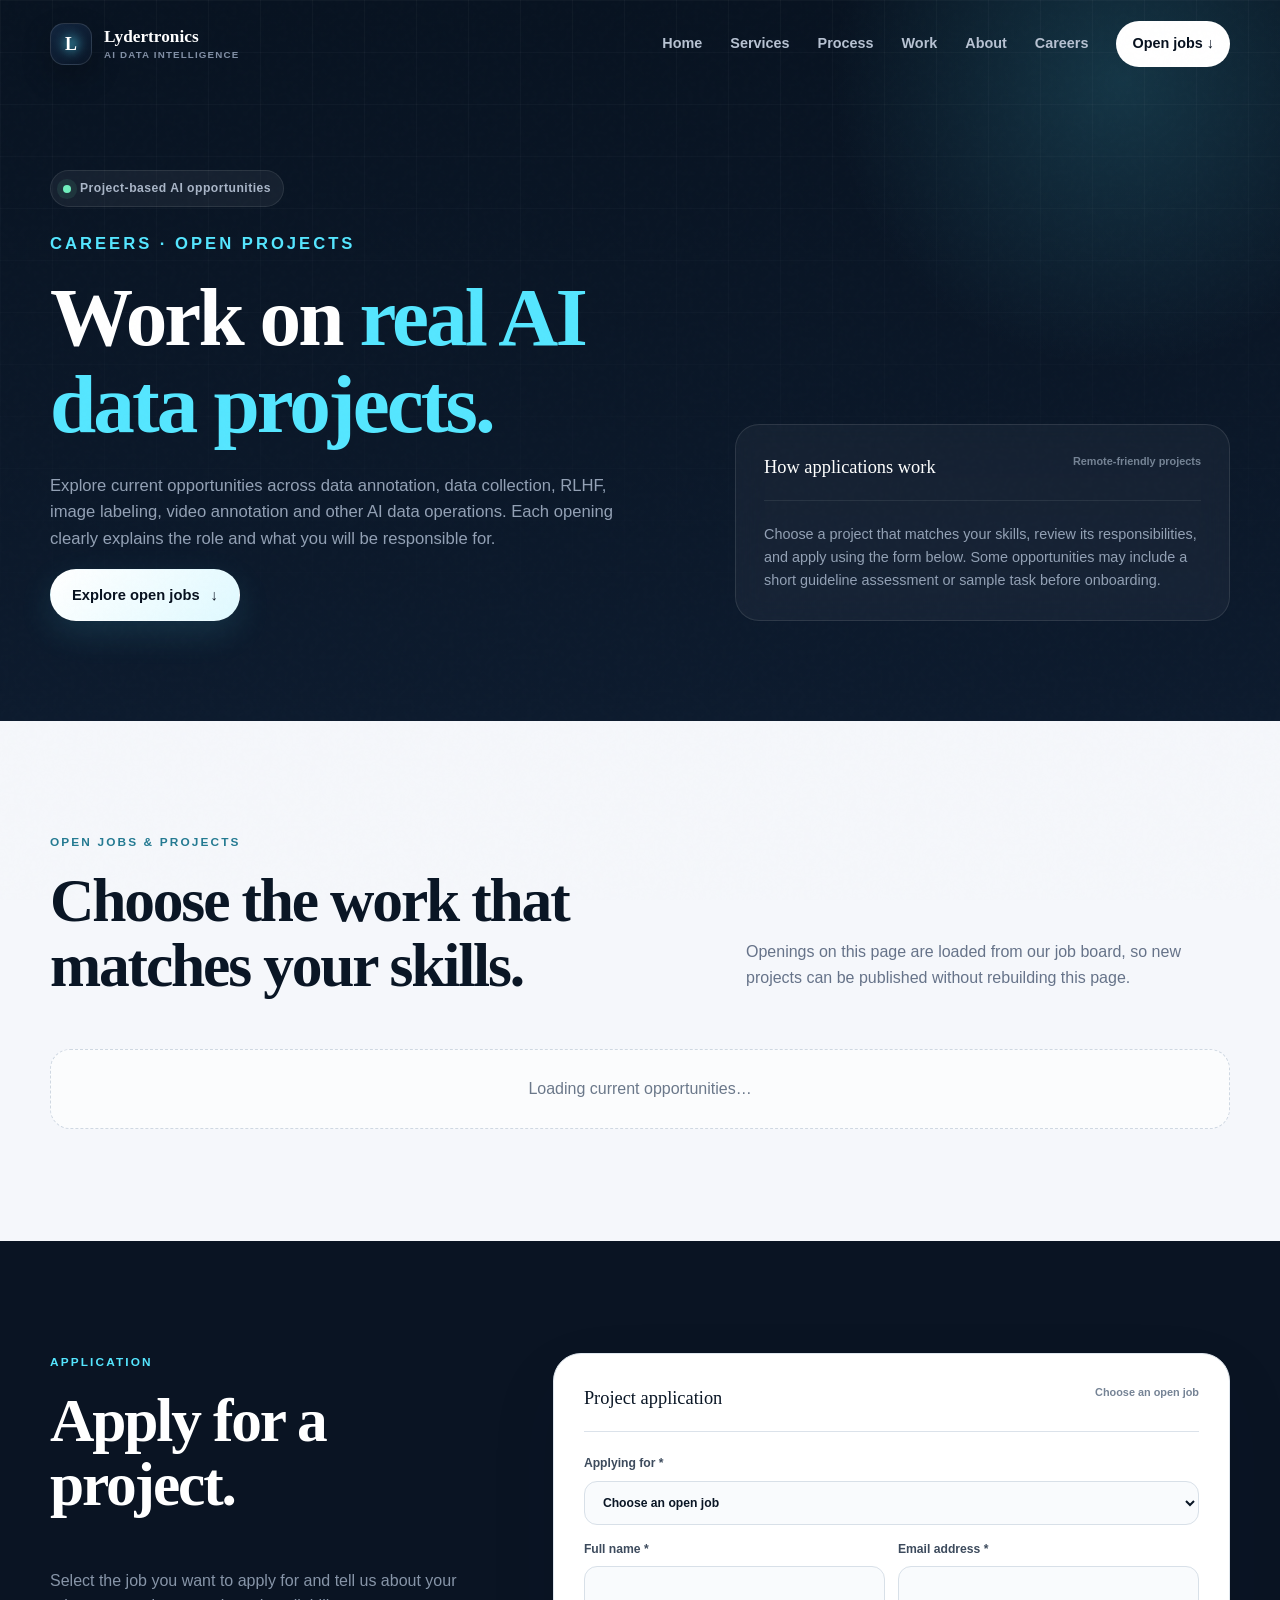
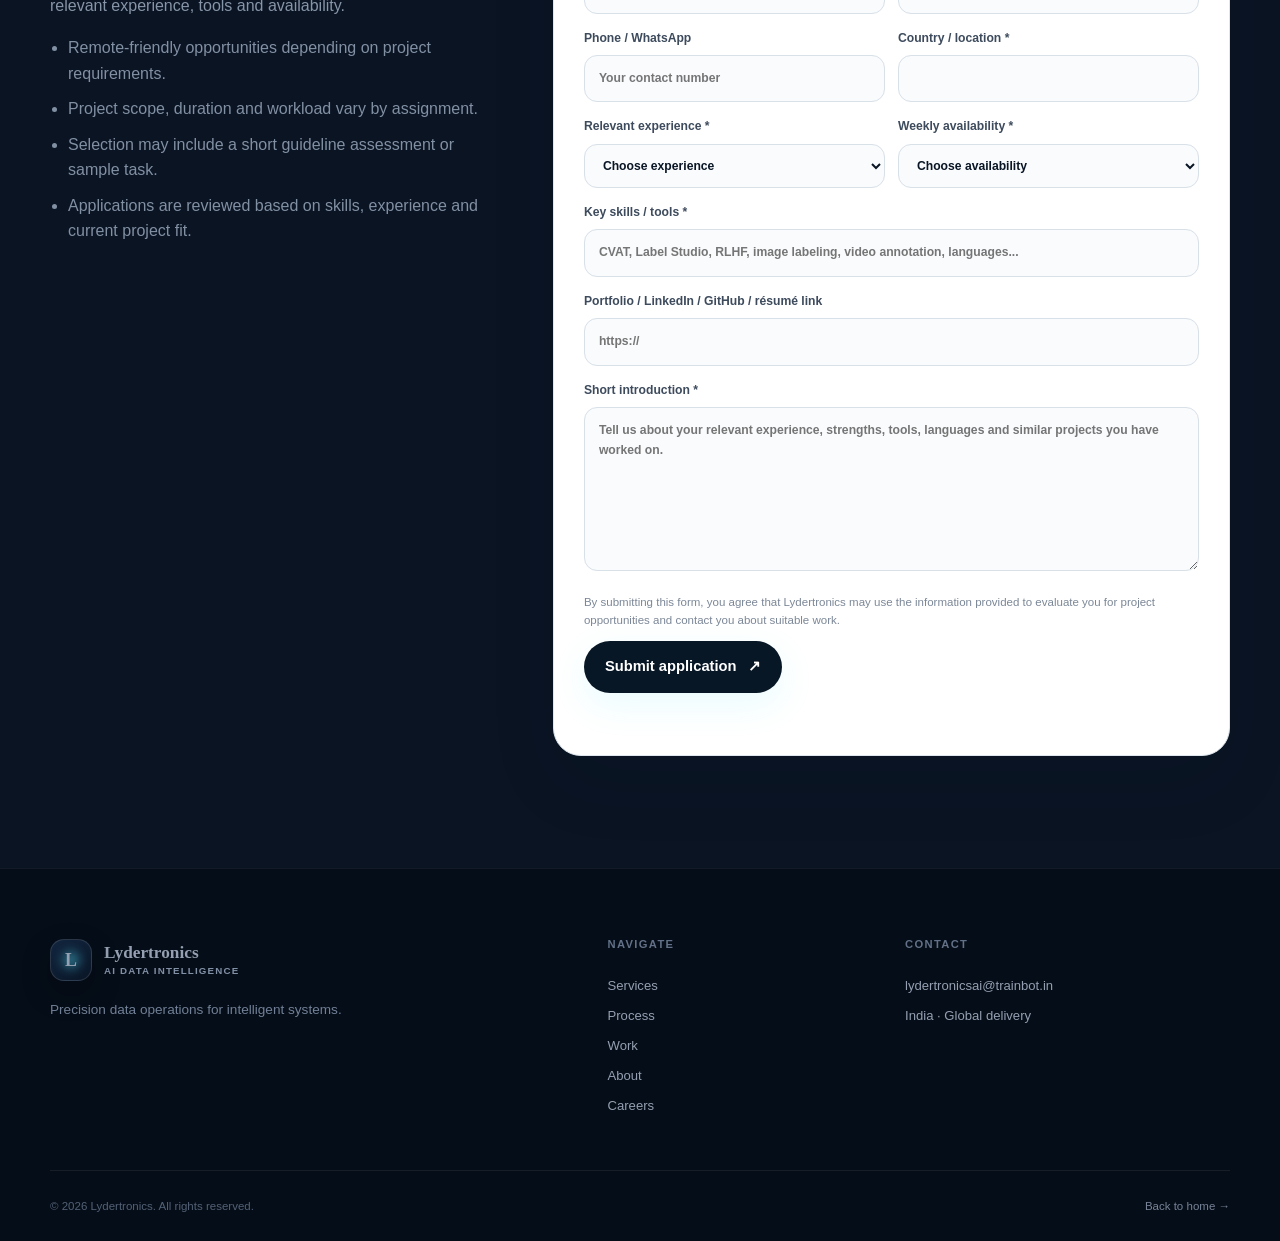
==== careers.html @ 78dc7aa1 "Build dynamic careers job board" ====
<!DOCTYPE html>
<html lang="en">
<head>
  <meta charset="UTF-8" />
  <meta name="viewport" content="width=device-width, initial-scale=1.0" />
  <title>Careers & AI Data Projects | Lydertronics</title>
  <meta name="description" content="Explore project-based opportunities at Lydertronics across data annotation, data collection, RLHF, image labeling, video annotation and related AI data work." />
  <meta name="robots" content="index, follow" />
  <meta name="theme-color" content="#07111f" />
  <link rel="canonical" href="https://lydertronicsai.com/careers.html" />
  <link rel="icon" type="image/png" href="favicon.png" />
  <link rel="stylesheet" href="style.css" />
  <link rel="stylesheet" href="careers-jobs.css" />
</head>
<body data-page="careers">
  <div class="page-noise" aria-hidden="true"></div>
  <header class="site-header scrolled" id="siteHeader">
    <div class="shell nav-shell">
      <a class="brand" href="index.html" aria-label="Lydertronics home"><span class="brand-mark"><i></i><b>L</b></span><span class="brand-copy"><strong>Lydertronics</strong><small>AI Data Intelligence</small></span></a>
      <button class="nav-toggle" id="navToggle" aria-label="Open navigation" aria-expanded="false"><span></span><span></span></button>
      <nav class="main-nav" id="mainNav" aria-label="Primary navigation">
        <a href="index.html">Home</a>
        <a href="index.html#services">Services</a>
        <a href="index.html#process">Process</a>
        <a href="index.html#work">Work</a>
        <a href="index.html#about">About</a>
        <a href="careers.html">Careers</a>
        <a class="nav-cta" href="#open-jobs">Open jobs <span>↓</span></a>
      </nav>
    </div>
  </header>

  <main class="inner-page">
    <section class="page-hero">
      <div class="shell page-hero-grid">
        <div class="reveal">
          <div class="status-pill"><span></span> Project-based AI opportunities</div>
          <p class="eyebrow light" style="margin-top:24px">CAREERS · OPEN PROJECTS</p>
          <h1>Work on <em>real AI data projects.</em></h1>
          <p>Explore current opportunities across data annotation, data collection, RLHF, image labeling, video annotation and other AI data operations. Each opening clearly explains the role and what you will be responsible for.</p>
          <a class="button primary magnetic" href="#open-jobs">Explore open jobs <span>↓</span></a>
        </div>
        <aside class="page-note reveal tilt-card">
          <div class="form-head" style="border-color:rgba(255,255,255,.08)"><span style="color:#fff">How applications work</span><b>Remote-friendly projects</b></div>
          <p>Choose a project that matches your skills, review its responsibilities, and apply using the form below. Some opportunities may include a short guideline assessment or sample task before onboarding.</p>
        </aside>
      </div>
    </section>

    <section class="section jobs-section" id="open-jobs">
      <div class="shell">
        <div class="section-head reveal">
          <div class="jobs-intro"><p class="eyebrow">OPEN JOBS & PROJECTS</p><h2>Choose the work that matches your skills.</h2></div>
          <p>Openings on this page are loaded from our job board, so new projects can be published without rebuilding this page.</p>
        </div>
        <div class="jobs-grid" id="jobsGrid" aria-live="polite">
          <div class="jobs-loading">Loading current opportunities…</div>
        </div>
      </div>
    </section>

    <section class="section apply-section" id="apply">
      <div class="shell apply-grid">
        <div class="apply-copy reveal">
          <p class="eyebrow light">APPLICATION</p>
          <h2>Apply for a project.</h2>
          <p>Select the job you want to apply for and tell us about your relevant experience, tools and availability.</p>
          <ul>
            <li>Remote-friendly opportunities depending on project requirements.</li>
            <li>Project scope, duration and workload vary by assignment.</li>
            <li>Selection may include a short guideline assessment or sample task.</li>
            <li>Applications are reviewed based on skills, experience and current project fit.</li>
          </ul>
        </div>

        <form class="application-form reveal" id="freelancerForm" novalidate>
          <div class="form-head"><span>Project application</span><b>Choose an open job</b></div>
          <p class="selected-job-note" id="selectedJobNote"></p>

          <label>Applying for *
            <select name="job" id="jobSelect" required>
              <option value="">Choose an open job</option>
            </select>
          </label>

          <div class="form-row">
            <label>Full name *<input name="name" type="text" autocomplete="name" required /></label>
            <label>Email address *<input name="email" type="email" autocomplete="email" required /></label>
          </div>
          <div class="form-row">
            <label>Phone / WhatsApp<input name="phone" type="tel" autocomplete="tel" placeholder="Your contact number" /></label>
            <label>Country / location *<input name="location" type="text" autocomplete="country-name" required /></label>
          </div>
          <div class="form-row">
            <label>Relevant experience *
              <select name="experience" required>
                <option value="">Choose experience</option>
                <option>Less than 1 year</option>
                <option>1–2 years</option>
                <option>2–4 years</option>
                <option>4+ years</option>
              </select>
            </label>
            <label>Weekly availability *
              <select name="availability" required>
                <option value="">Choose availability</option>
                <option>Under 10 hours/week</option>
                <option>10–20 hours/week</option>
                <option>20–30 hours/week</option>
                <option>30–40 hours/week</option>
                <option>40+ hours/week</option>
              </select>
            </label>
          </div>
          <label>Key skills / tools *<input name="skills" type="text" placeholder="CVAT, Label Studio, RLHF, image labeling, video annotation, languages..." required /></label>
          <label>Portfolio / LinkedIn / GitHub / résumé link<input name="profile_url" type="url" placeholder="https://" /></label>
          <label>Short introduction *<textarea name="message" rows="7" placeholder="Tell us about your relevant experience, strengths, tools, languages and similar projects you have worked on." required></textarea></label>
          <p class="form-note">By submitting this form, you agree that Lydertronics may use the information provided to evaluate you for project opportunities and contact you about suitable work.</p>
          <button class="button primary submit-button magnetic" type="submit">Submit application <span>↗</span></button>
          <p class="form-status" id="freelancerStatus" role="status" aria-live="polite"></p>
        </form>
      </div>
    </section>
  </main>

  <footer class="site-footer">
    <div class="shell footer-grid">
      <div><a class="brand footer-brand" href="index.html"><span class="brand-mark"><i></i><b>L</b></span><span class="brand-copy"><strong>Lydertronics</strong><small>AI Data Intelligence</small></span></a><p>Precision data operations for intelligent systems.</p></div>
      <div><h4>Navigate</h4><a href="index.html#services">Services</a><a href="index.html#process">Process</a><a href="index.html#work">Work</a><a href="index.html#about">About</a><a href="careers.html">Careers</a></div>
      <div><h4>Contact</h4><a href="mailto:lydertronicsai@trainbot.in">lydertronicsai@trainbot.in</a><span>India · Global delivery</span></div>
    </div>
    <div class="shell footer-bottom"><span>© <span data-year></span> Lydertronics. All rights reserved.</span><a href="index.html">Back to home →</a></div>
  </footer>

  <script src="script.js"></script>
</body>
</html>
---- style.css ----
:root{
  --bg:#07111f;
  --bg-2:#0b1627;
  --panel:#0f1d31;
  --panel-2:#13243b;
  --paper:#f5f7fb;
  --paper-2:#eef2f7;
  --ink:#0a1625;
  --muted:#667389;
  --line:#dbe2ea;
  --white:#fff;
  --cyan:#55e6ff;
  --cyan-2:#21bfdc;
  --violet:#8c7bff;
  --green:#70efbd;
  --blue:#4a7dff;
  --bookman:"Bookman Old Style","URW Bookman","Bookman Antiqua",Georgia,serif;
  --sans:Inter,ui-sans-serif,-apple-system,BlinkMacSystemFont,"Segoe UI",Roboto,Helvetica,Arial,sans-serif;
  --radius:28px;
  --shadow:0 30px 80px rgba(1,8,20,.16);
}
*{box-sizing:border-box}
html{scroll-behavior:smooth}
body{margin:0;background:var(--bg);color:var(--white);font-family:var(--sans);line-height:1.6;-webkit-font-smoothing:antialiased;overflow-x:hidden}
a{color:inherit}button,input,select,textarea{font:inherit}.shell{width:min(1180px,calc(100% - 40px));margin:auto}.section{padding:112px 0;position:relative}.page-noise{position:fixed;inset:0;pointer-events:none;z-index:9999;opacity:.025;background-image:url("data:image/svg+xml,%3Csvg viewBox='0 0 180 180' xmlns='http://www.w3.org/2000/svg'%3E%3Cfilter id='n'%3E%3CfeTurbulence type='fractalNoise' baseFrequency='.9' numOctaves='2' stitchTiles='stitch'/%3E%3C/filter%3E%3Crect width='100%25' height='100%25' filter='url(%23n)' opacity='.55'/%3E%3C/svg%3E")}
h1,h2,h3,h4,p{margin-top:0}h1,h2,h3,h4{font-family:var(--bookman);letter-spacing:-.035em;line-height:1.05}h1{font-size:clamp(3.8rem,7.5vw,7.3rem)}h2{font-size:clamp(2.6rem,4.8vw,5rem)}h3{font-size:1.55rem}.eyebrow{margin:0 0 16px;color:#247a92;font-size:.74rem;font-weight:800;letter-spacing:.18em;text-transform:uppercase}.eyebrow.light{color:var(--cyan)}
.site-header{position:fixed;inset:0 0 auto;z-index:100;padding:15px 0;transition:.3s ease}.site-header.scrolled{padding:9px 0;background:rgba(5,13,25,.72);backdrop-filter:blur(20px);border-bottom:1px solid rgba(255,255,255,.08);box-shadow:0 14px 45px rgba(0,0,0,.18)}.nav-shell{min-height:58px;display:flex;align-items:center;justify-content:space-between;gap:24px}.brand{display:inline-flex;align-items:center;gap:12px;text-decoration:none}.brand-mark{position:relative;width:42px;height:42px;display:grid;place-items:center;border-radius:14px;background:linear-gradient(145deg,#12253e,#0a1627);border:1px solid rgba(255,255,255,.12);box-shadow:0 12px 30px rgba(0,0,0,.24);overflow:hidden}.brand-mark i{position:absolute;width:28px;height:28px;border-radius:50%;background:radial-gradient(circle,var(--cyan),transparent 65%);filter:blur(5px);opacity:.55}.brand-mark b{position:relative;font-family:var(--bookman);font-size:1.12rem}.brand-copy{display:flex;flex-direction:column;line-height:1}.brand-copy strong{font-family:var(--bookman);font-size:1.08rem}.brand-copy small{margin-top:5px;color:#8290a6;font-size:.61rem;font-weight:700;letter-spacing:.12em;text-transform:uppercase}.main-nav{display:flex;align-items:center;gap:28px}.main-nav a{text-decoration:none;color:#b7c2d2;font-size:.9rem;font-weight:700;transition:.2s}.main-nav a:hover{color:#fff}.main-nav .nav-cta{padding:11px 16px;border-radius:999px;background:#fff;color:#07111f}.main-nav .nav-cta:hover{background:var(--cyan);color:#07111f}.nav-toggle{display:none;border:0;background:transparent;width:44px;height:44px;padding:10px}.nav-toggle span{display:block;height:2px;background:#fff;margin:7px 0;border-radius:2px;transition:.2s}
.hero{position:relative;min-height:100vh;padding:150px 0 0;display:flex;flex-direction:column;justify-content:center;overflow:hidden;background:radial-gradient(circle at 75% 24%,rgba(74,125,255,.12),transparent 28%),radial-gradient(circle at 28% 15%,rgba(85,230,255,.09),transparent 25%),linear-gradient(180deg,#07111f 0%,#0a1424 100%)}.hero-grid-bg,.performance-grid-bg{position:absolute;inset:0;background-image:linear-gradient(rgba(255,255,255,.035) 1px,transparent 1px),linear-gradient(90deg,rgba(255,255,255,.035) 1px,transparent 1px);background-size:52px 52px;mask-image:linear-gradient(to bottom,black,transparent 82%);animation:gridDrift 22s linear infinite}.hero-orb{position:absolute;border-radius:50%;filter:blur(70px);opacity:.38;animation:orbFloat 11s ease-in-out infinite alternate}.orb-a{width:420px;height:420px;background:#2d64ff;right:-100px;top:10%}.orb-b{width:360px;height:360px;background:#18bedb;left:-140px;bottom:4%;animation-delay:-4s}.hero-layout{position:relative;z-index:2;display:grid;grid-template-columns:1.03fr .97fr;gap:70px;align-items:center}.status-pill{display:inline-flex;align-items:center;gap:9px;padding:8px 12px;border-radius:999px;background:rgba(255,255,255,.055);border:1px solid rgba(255,255,255,.09);color:#aab6c8;font-size:.76rem;font-weight:700;letter-spacing:.04em}.status-pill span{width:8px;height:8px;border-radius:50%;background:var(--green);box-shadow:0 0 0 6px rgba(112,239,189,.09);animation:pulse 1.8s infinite}.hero-copy h1{margin:24px 0 28px;max-width:820px}.hero-copy h1 em{display:block;font-style:normal;background:linear-gradient(95deg,#fff 8%,var(--cyan) 48%,#8ca6ff 95%);-webkit-background-clip:text;background-clip:text;color:transparent}.hero-lede{max-width:690px;color:#98a6ba;font-size:1.15rem;line-height:1.8}.hero-actions{display:flex;flex-wrap:wrap;gap:14px;margin-top:34px}.button{display:inline-flex;align-items:center;justify-content:center;gap:11px;min-height:52px;padding:0 21px;border-radius:999px;text-decoration:none;border:1px solid transparent;font-weight:800;font-size:.92rem;cursor:pointer;transition:transform .22s ease,background .22s ease,border-color .22s ease,color .22s ease,box-shadow .22s ease}.button:hover{transform:translateY(-2px)}.button.primary{background:linear-gradient(135deg,#fff,#dff9ff);color:#07111f;box-shadow:0 12px 35px rgba(85,230,255,.12)}.button.primary:hover{box-shadow:0 16px 42px rgba(85,230,255,.22)}.button.ghost{border-color:rgba(255,255,255,.14);color:#d7dfeb;background:rgba(255,255,255,.035)}.button.ghost:hover{border-color:rgba(85,230,255,.4);background:rgba(85,230,255,.07)}.hero-metrics{display:grid;grid-template-columns:repeat(3,1fr);gap:18px;margin-top:50px;max-width:680px}.hero-metrics div{padding-top:18px;border-top:1px solid rgba(255,255,255,.12)}.hero-metrics strong{display:block;font-family:var(--bookman);font-size:1.6rem}.hero-metrics span{display:block;color:#78879c;font-size:.76rem;margin-top:3px}.hero-stage{position:relative;min-height:560px;display:grid;place-items:center;perspective:1200px}.stage-glow{position:absolute;width:72%;aspect-ratio:1;border-radius:50%;background:radial-gradient(circle,rgba(85,230,255,.24),rgba(74,125,255,.08) 42%,transparent 68%);filter:blur(12px);animation:breath 4.5s ease-in-out infinite}.data-console{position:relative;width:min(100%,540px);border-radius:28px;background:linear-gradient(180deg,rgba(19,36,59,.92),rgba(9,21,37,.94));border:1px solid rgba(255,255,255,.1);box-shadow:0 35px 100px rgba(0,0,0,.38),inset 0 1px rgba(255,255,255,.04);overflow:hidden;transform-style:preserve-3d;transition:transform .18s ease}.console-head{height:58px;display:flex;align-items:center;padding:0 18px;border-bottom:1px solid rgba(255,255,255,.08)}.console-dots{display:flex;gap:7px}.console-dots span{width:8px;height:8px;border-radius:50%;background:#5c6c82}.console-label{margin:auto;color:#8290a6;font-size:.65rem;font-weight:800;letter-spacing:.14em}.live-badge{padding:5px 8px;border-radius:999px;background:rgba(112,239,189,.09);color:var(--green);font-size:.6rem;font-weight:800;letter-spacing:.08em}.console-body{padding:18px}.quality-core{display:grid;grid-template-columns:1fr 1.1fr;gap:16px}.quality-ring{min-height:230px;position:relative;display:grid;place-items:center;border-radius:22px;background:rgba(255,255,255,.025);border:1px solid rgba(255,255,255,.06)}.quality-ring svg{width:160px;transform:rotate(-90deg)}.quality-ring circle{fill:none;stroke-width:7}.ring-track{stroke:rgba(255,255,255,.07)}.ring-value{stroke:var(--cyan);stroke-linecap:round;stroke-dasharray:301.6;stroke-dashoffset:16;filter:drop-shadow(0 0 7px rgba(85,230,255,.55));animation:ringDraw 2.2s ease both}.quality-ring>div{position:absolute;text-align:center}.quality-ring strong{display:block;font-family:var(--bookman);font-size:2.2rem}.quality-ring span{color:#76869c;font-size:.63rem;letter-spacing:.13em}.pipeline-list{display:flex;flex-direction:column;justify-content:space-between;padding:8px 0}.pipeline-list div{display:grid;grid-template-columns:32px 1fr 14px;align-items:center;min-height:46px;padding:0 12px;border-radius:12px;background:rgba(255,255,255,.025);border:1px solid rgba(255,255,255,.05)}.pipeline-list span{color:#5d6d82;font-size:.7rem}.pipeline-list b{font-size:.82rem}.pipeline-list i{width:8px;height:8px;border-radius:50%;background:#415069}.pipeline-list .ok-dot{background:var(--green);box-shadow:0 0 10px rgba(112,239,189,.5)}.pipeline-list .pulse-dot{background:var(--cyan);box-shadow:0 0 0 0 rgba(85,230,255,.5);animation:dotPulse 1.6s infinite}.signal-panel{margin-top:15px;padding:16px;border-radius:20px;background:rgba(255,255,255,.025);border:1px solid rgba(255,255,255,.06)}.signal-top,.signal-foot{display:flex;justify-content:space-between;gap:12px;color:#7f8da1;font-size:.67rem}.signal-top b{color:var(--green)}.signal-chart{height:112px;display:flex;align-items:end;gap:7px;position:relative;margin:16px 0;overflow:hidden}.signal-chart>span{flex:1;height:var(--h);border-radius:6px 6px 2px 2px;background:linear-gradient(180deg,var(--cyan),rgba(74,125,255,.35));opacity:.78;transform-origin:bottom;animation:barGrow 1.2s ease both}.signal-chart>span:nth-child(2n){animation-delay:.08s}.signal-chart>span:nth-child(3n){animation-delay:.16s}.scan-line{position:absolute;left:0;right:0;height:1px;background:linear-gradient(90deg,transparent,var(--cyan),transparent);box-shadow:0 0 12px var(--cyan);animation:scan 3s linear infinite}.float-chip{position:absolute;z-index:3;padding:10px 13px;border-radius:14px;background:rgba(15,29,49,.78);border:1px solid rgba(255,255,255,.1);backdrop-filter:blur(16px);box-shadow:0 15px 38px rgba(0,0,0,.25);font-size:.72rem;font-weight:800;color:#c9d4e3;animation:chipFloat 4.2s ease-in-out infinite}.float-chip span{color:var(--cyan);margin-right:6px}.chip-1{left:0;top:16%}.chip-2{right:-5px;top:26%;animation-delay:-1.2s}.chip-3{left:4%;bottom:16%;animation-delay:-2.3s}.chip-4{right:3%;bottom:8%;animation-delay:-3.1s}.ticker-wrap{position:relative;z-index:2;margin-top:78px;border-top:1px solid rgba(255,255,255,.08);border-bottom:1px solid rgba(255,255,255,.08);overflow:hidden;background:rgba(255,255,255,.015)}.ticker-track{width:max-content;display:flex;align-items:center;gap:26px;padding:15px 0;animation:ticker 28s linear infinite;color:#78879b;font-size:.7rem;font-weight:800;letter-spacing:.11em;text-transform:uppercase}.ticker-track i{width:5px;height:5px;border-radius:50%;background:var(--cyan)}
.light-section{background:var(--paper);color:var(--ink)}.section-head{display:grid;grid-template-columns:1.12fr .88fr;gap:80px;align-items:end;margin-bottom:52px}.section-head h2{margin-bottom:0;max-width:780px}.section-head>p{max-width:520px;justify-self:end;color:var(--muted);margin-bottom:7px;font-size:1rem}.service-grid{display:grid;grid-template-columns:repeat(3,1fr);gap:16px}.service-card{position:relative;min-height:360px;padding:28px;border-radius:24px;background:#fff;border:1px solid #dfe6ed;box-shadow:0 18px 45px rgba(16,31,49,.045);overflow:hidden;transition:transform .3s ease,box-shadow .3s ease,border-color .3s ease}.service-card:before{content:"";position:absolute;width:180px;height:180px;border-radius:50%;background:radial-gradient(circle,rgba(85,230,255,.22),transparent 67%);right:-90px;top:-90px;opacity:0;transition:.3s}.service-card:hover{transform:translateY(-8px);border-color:#b9d9e2;box-shadow:0 26px 60px rgba(16,31,49,.10)}.service-card:hover:before{opacity:1}.service-icon{width:48px;height:48px;border-radius:14px;display:grid;place-items:center;background:#0a1727;color:#fff;font-family:var(--bookman);font-size:.85rem}.service-line{width:48px;height:2px;background:linear-gradient(90deg,var(--cyan-2),transparent);margin:36px 0 28px}.service-card h3{margin-bottom:13px}.service-card p{color:var(--muted);min-height:110px}.tags{display:flex;gap:8px;flex-wrap:wrap;margin-top:22px}.tags span{padding:6px 9px;border-radius:999px;background:#f3f6f9;color:#5c697b;font-size:.67rem;font-weight:700}.service-card>a{position:absolute;left:28px;bottom:25px;text-decoration:none;color:#0a6071;font-size:.78rem;font-weight:800}.service-card>a b{margin-left:5px}
.dark-section{background:#091322;overflow:hidden}.performance-section{padding:130px 0}.performance-grid-bg{opacity:.55;mask-image:linear-gradient(90deg,transparent,black 45%,black 100%)}.performance-grid{position:relative;z-index:2;display:grid;grid-template-columns:1fr 1fr;gap:80px;align-items:center}.performance-copy>p:not(.eyebrow){color:#8e9bb0;max-width:620px;font-size:1.04rem}.quality-points{margin-top:40px;display:grid;gap:12px}.quality-points>div{display:grid;grid-template-columns:45px 1fr;column-gap:16px;padding:17px 0;border-top:1px solid rgba(255,255,255,.08)}.quality-points span{grid-row:1/3;color:var(--cyan);font-size:.72rem}.quality-points strong{font-family:var(--bookman);font-size:1.05rem}.quality-points p{margin:5px 0 0;color:#78869a;font-size:.86rem}.performance-visual{min-height:560px;display:grid;place-items:center;perspective:1000px}.orbit-ui{position:relative;width:min(100%,520px);aspect-ratio:1;border-radius:34px;background:radial-gradient(circle at center,rgba(85,230,255,.07),transparent 45%),rgba(255,255,255,.018);border:1px solid rgba(255,255,255,.08);box-shadow:0 30px 80px rgba(0,0,0,.28);overflow:hidden;transition:transform .18s ease}.orbit-ring{position:absolute;border:1px solid rgba(85,230,255,.12);border-radius:50%;inset:50%;transform:translate(-50%,-50%)}.ring-1{width:42%;height:42%;animation:spin 18s linear infinite}.ring-2{width:66%;height:66%;border-style:dashed;animation:spinReverse 24s linear infinite}.ring-3{width:86%;height:86%;opacity:.55;animation:spin 30s linear infinite}.orbit-core{position:absolute;inset:50% auto auto 50%;transform:translate(-50%,-50%);width:150px;height:150px;border-radius:50%;display:flex;flex-direction:column;align-items:center;justify-content:center;background:linear-gradient(145deg,#10283d,#0c1a2c);border:1px solid rgba(85,230,255,.22);box-shadow:0 0 50px rgba(85,230,255,.12)}.orbit-core span,.orbit-core small{color:#74849a;font-size:.62rem;letter-spacing:.1em}.orbit-core strong{font-family:var(--bookman);font-size:2rem;margin:4px 0}.orbit-node{position:absolute;width:92px;height:92px;border-radius:24px;display:flex;flex-direction:column;justify-content:center;align-items:center;background:rgba(12,27,46,.88);border:1px solid rgba(255,255,255,.09);box-shadow:0 15px 35px rgba(0,0,0,.25);animation:nodeFloat 5s ease-in-out infinite}.orbit-node b{font-family:var(--bookman);font-size:.9rem}.orbit-node span{color:#718096;font-size:.62rem}.node-a{left:9%;top:12%}.node-b{right:8%;top:18%;animation-delay:-1.3s}.node-c{left:13%;bottom:10%;animation-delay:-2.2s}.node-d{right:10%;bottom:12%;animation-delay:-3.1s}
.process-wrap{position:relative}.process-progress{position:absolute;left:0;right:0;top:48px;height:2px;background:#dfe6ed}.process-progress span{display:block;width:0;height:100%;background:linear-gradient(90deg,#1e9bb1,#69dced,#597eff);transition:width .12s linear}.process-cards{position:relative;display:grid;grid-template-columns:repeat(4,1fr);gap:14px}.process-card{padding:20px 20px 26px;border-radius:20px;background:#fff;border:1px solid #dfe6ed;box-shadow:0 12px 30px rgba(16,31,49,.04)}.process-num{display:block;color:#7c8999;font-size:.68rem;font-weight:800}.process-icon{width:58px;height:58px;margin:18px 0 38px;border-radius:18px;display:grid;place-items:center;background:#091726;color:var(--cyan);font-family:var(--bookman);font-size:1.3rem;box-shadow:0 10px 30px rgba(9,23,38,.12)}.process-card p{color:var(--muted);margin-bottom:0;font-size:.91rem}
.work-section{background:#0a1423;color:#fff}.work-section .section-head>p{color:#8390a4}.work-grid{display:grid;grid-template-columns:repeat(3,1fr);gap:18px}.work-card{border-radius:26px;overflow:hidden;background:#0f1d31;border:1px solid rgba(255,255,255,.08);box-shadow:0 24px 55px rgba(0,0,0,.22);transition:transform .18s ease}.work-visual{height:290px;position:relative;overflow:hidden;background:#111f34}.visual-rlhf{background:radial-gradient(circle at 20% 20%,rgba(85,230,255,.14),transparent 35%),linear-gradient(145deg,#10243a,#0a1728)}.compare-card{position:absolute;padding:14px 17px;border-radius:15px;background:rgba(255,255,255,.06);border:1px solid rgba(255,255,255,.11);font-size:.78rem}.compare-card.left{left:12%;top:28%;transform:rotate(-7deg)}.compare-card.right{right:11%;top:35%;transform:rotate(6deg)}.compare-score{position:absolute;left:50%;bottom:18%;transform:translateX(-50%);text-align:center}.compare-score span{display:block;color:#6e7f96;font-size:.63rem}.compare-score strong{font-family:var(--bookman);font-size:2rem;color:var(--cyan)}.visual-vision{background:linear-gradient(145deg,#0d2432,#12253a)}.vision-box{position:absolute;border:2px solid var(--cyan);border-radius:8px;box-shadow:0 0 18px rgba(85,230,255,.12)}.vision-box span{position:absolute;top:-19px;left:-2px;background:var(--cyan);color:#06101c;padding:2px 5px;font-size:.55rem;font-weight:800}.vb1{width:38%;height:38%;left:14%;top:28%}.vb2{width:28%;height:34%;right:15%;bottom:18%;border-color:#8c7bff}.vb2 span{background:#8c7bff}.vision-cross:before,.vision-cross:after{content:"";position:absolute;background:rgba(255,255,255,.12)}.vision-cross:before{width:1px;top:0;bottom:0;left:50%}.vision-cross:after{height:1px;left:0;right:0;top:50%}.vision-scan{position:absolute;left:6%;right:6%;height:1px;background:linear-gradient(90deg,transparent,var(--cyan),transparent);box-shadow:0 0 12px rgba(85,230,255,.8);animation:scanVision 3s linear infinite}.visual-audio{display:flex;align-items:center;justify-content:center;background:radial-gradient(circle at 50% 45%,rgba(140,123,255,.15),transparent 38%),#101b30}.audio-bars{display:flex;align-items:center;gap:5px;height:130px}.audio-bars i{display:block;width:7px;height:var(--h,45px);border-radius:999px;background:linear-gradient(180deg,var(--cyan),#647bff);animation:audio 1.1s ease-in-out infinite alternate}.audio-bars i:nth-child(2n){height:82px;animation-delay:-.2s}.audio-bars i:nth-child(3n){height:110px;animation-delay:-.42s}.audio-bars i:nth-child(5n){height:62px;animation-delay:-.6s}.audio-label{position:absolute;left:22px;right:22px;bottom:18px;display:flex;justify-content:space-between;color:#718096;font-size:.64rem}.audio-label b{color:var(--green)}.work-copy{padding:26px}.work-copy>span{color:var(--cyan);font-size:.66rem;font-weight:800;letter-spacing:.12em}.work-copy h3{margin:12px 0}.work-copy p{color:#8290a4;margin-bottom:0}
.about-section{background:linear-gradient(180deg,#0b1627,#08111e);overflow:hidden}.about-glow{position:absolute;width:620px;height:620px;border-radius:50%;background:radial-gradient(circle,rgba(74,125,255,.12),transparent 68%);right:-200px;top:-180px}.about-grid{position:relative;z-index:2;display:grid;grid-template-columns:1fr .9fr;gap:80px;align-items:center}.about-copy p:not(.eyebrow){color:#8795a8;max-width:690px;font-size:1.03rem}.light-ghost{margin-top:20px}.about-stats{display:grid;grid-template-columns:1fr 1fr;gap:12px}.about-stats div{min-height:170px;padding:24px;border-radius:22px;background:rgba(255,255,255,.035);border:1px solid rgba(255,255,255,.08);display:flex;flex-direction:column;justify-content:flex-end}.about-stats strong{font-family:var(--bookman);font-size:2.3rem;color:#fff}.about-stats span{color:#738196;font-size:.74rem;margin-top:5px}
.contact-section{background:var(--paper);color:var(--ink)}.contact-grid{display:grid;grid-template-columns:.8fr 1.2fr;gap:70px;align-items:start}.contact-copy>p:not(.eyebrow){color:var(--muted);max-width:520px}.contact-list{margin-top:38px;display:grid}.contact-list>a,.contact-list>div{display:flex;justify-content:space-between;gap:18px;padding:17px 0;border-top:1px solid var(--line);text-decoration:none}.contact-list span{color:#7a8798;font-size:.75rem}.contact-list strong{font-size:.84rem}.contact-form,.application-form{padding:30px;border-radius:28px;background:#fff;border:1px solid #dfe6ed;box-shadow:0 28px 70px rgba(16,31,49,.08)}.form-head{display:flex;justify-content:space-between;gap:14px;padding-bottom:18px;margin-bottom:22px;border-bottom:1px solid var(--line)}.form-head span{font-family:var(--bookman);font-size:1.15rem}.form-head b{color:#758395;font-size:.68rem}.contact-form label,.application-form label{display:block;margin-bottom:15px;color:#3d4b5d;font-size:.76rem;font-weight:800}.form-row{display:grid;grid-template-columns:1fr 1fr;gap:13px}.contact-form input,.contact-form select,.contact-form textarea,.application-form input,.application-form select,.application-form textarea{width:100%;margin-top:7px;padding:13px 14px;border-radius:13px;border:1px solid #d8e0e8;background:#f9fbfd;color:var(--ink);outline:none;transition:.2s}.contact-form input:focus,.contact-form select:focus,.contact-form textarea:focus,.application-form input:focus,.application-form select:focus,.application-form textarea:focus{border-color:#60bfd0;box-shadow:0 0 0 4px rgba(85,230,255,.12);background:#fff}.contact-form textarea,.application-form textarea{resize:vertical}.submit-button{border:0;background:#081726!important;color:#fff!important}.submit-button:disabled{opacity:.6;cursor:not-allowed}.form-status{min-height:20px;margin:12px 0 0;font-size:.78rem}.form-status.success{color:#13704e}.form-status.error{color:#a33848}
.site-footer{padding:70px 0 26px;background:#050d18;border-top:1px solid rgba(255,255,255,.06)}.footer-grid{display:grid;grid-template-columns:1.5fr .7fr 1fr;gap:70px}.footer-brand+p{color:#718096;max-width:330px;font-size:.85rem;margin-top:18px}.site-footer h4{font-family:var(--sans);font-size:.7rem;letter-spacing:.12em;text-transform:uppercase;color:#627188}.site-footer .footer-grid>div:not(:first-child){display:flex;flex-direction:column;gap:9px}.site-footer .footer-grid a,.site-footer .footer-grid span{color:#94a0b1;text-decoration:none;font-size:.82rem}.site-footer .footer-grid a:hover{color:#fff}.footer-bottom{display:flex;justify-content:space-between;gap:20px;padding-top:26px;margin-top:54px;border-top:1px solid rgba(255,255,255,.07);color:#536176;font-size:.72rem}.footer-bottom a{text-decoration:none;color:#768397}
.inner-page{background:var(--paper);color:var(--ink)}.page-hero{position:relative;padding:170px 0 100px;background:linear-gradient(180deg,#081321 0%,#0d1b2e 100%);color:#fff;overflow:hidden}.page-hero:before{content:"";position:absolute;width:600px;height:600px;border-radius:50%;background:radial-gradient(circle,rgba(85,230,255,.16),transparent 68%);right:-140px;top:-220px;animation:orbFloat 10s ease-in-out infinite alternate}.page-hero:after{content:"";position:absolute;inset:0;background-image:linear-gradient(rgba(255,255,255,.03) 1px,transparent 1px),linear-gradient(90deg,rgba(255,255,255,.03) 1px,transparent 1px);background-size:52px 52px;mask-image:linear-gradient(to bottom,black,transparent)}.page-hero-grid{position:relative;z-index:2;display:grid;grid-template-columns:1.1fr .9fr;gap:80px;align-items:end}.page-hero h1{font-size:clamp(3.5rem,6.5vw,6.5rem);margin-bottom:24px}.page-hero h1 em{font-style:normal;color:var(--cyan)}.page-hero p{color:#93a1b5;max-width:720px;font-size:1.04rem}.page-note{padding:28px;border-radius:24px;background:rgba(255,255,255,.045);border:1px solid rgba(255,255,255,.1);backdrop-filter:blur(12px)}.page-note strong{font-family:var(--bookman);font-size:1.15rem}.page-note p{font-size:.9rem;margin:12px 0 0}.role-grid{display:grid;grid-template-columns:repeat(3,1fr);gap:15px}.role-card{padding:26px;border-radius:22px;background:#fff;border:1px solid #dfe6ed;box-shadow:0 14px 38px rgba(16,31,49,.045);transition:.25s}.role-card:hover{transform:translateY(-6px);box-shadow:0 22px 50px rgba(16,31,49,.09)}.role-card>span{color:#1c8092;font-size:.66rem;font-weight:800;letter-spacing:.12em}.role-card h3{margin:38px 0 12px}.role-card p{color:var(--muted);margin-bottom:0;font-size:.9rem}.apply-section{background:#0a1423;color:#fff}.apply-grid{display:grid;grid-template-columns:.78fr 1.22fr;gap:70px;align-items:start}.apply-copy{position:sticky;top:110px}.apply-copy>p:not(.eyebrow){color:#8795a8}.apply-copy ul{padding-left:18px;color:#8290a4}.apply-copy li{margin-bottom:10px}.application-form{background:#fff;color:var(--ink)}.form-note{color:#7b8797;font-size:.72rem}
.reveal{opacity:0;transform:translateY(26px);transition:opacity .75s cubic-bezier(.2,.65,.25,1),transform .75s cubic-bezier(.2,.65,.25,1)}.reveal.visible{opacity:1;transform:none}.service-card.reveal:nth-child(2),.process-card.reveal:nth-child(2),.role-card.reveal:nth-child(2){transition-delay:.08s}.service-card.reveal:nth-child(3),.process-card.reveal:nth-child(3),.role-card.reveal:nth-child(3){transition-delay:.14s}.service-card.reveal:nth-child(4),.process-card.reveal:nth-child(4),.role-card.reveal:nth-child(4){transition-delay:.2s}.service-card.reveal:nth-child(5),.role-card.reveal:nth-child(5){transition-delay:.26s}.service-card.reveal:nth-child(6),.role-card.reveal:nth-child(6){transition-delay:.32s}
@keyframes gridDrift{to{background-position:52px 52px}}@keyframes orbFloat{to{transform:translate3d(50px,36px,0) scale(1.08)}}@keyframes pulse{50%{box-shadow:0 0 0 10px rgba(112,239,189,0)}}@keyframes breath{50%{transform:scale(1.06);opacity:.72}}@keyframes ringDraw{from{stroke-dashoffset:301.6}}@keyframes dotPulse{70%{box-shadow:0 0 0 9px rgba(85,230,255,0)}}@keyframes barGrow{from{transform:scaleY(.12);opacity:.2}}@keyframes scan{from{top:0}to{top:100%}}@keyframes chipFloat{50%{transform:translateY(-10px)}}@keyframes ticker{to{transform:translateX(-50%)}}@keyframes spin{to{transform:translate(-50%,-50%) rotate(360deg)}}@keyframes spinReverse{to{transform:translate(-50%,-50%) rotate(-360deg)}}@keyframes nodeFloat{50%{transform:translateY(-9px)}}@keyframes scanVision{from{top:8%}to{top:92%}}@keyframes audio{to{transform:scaleY(.48);opacity:.6}}
@media(max-width:1020px){.hero-layout,.performance-grid,.about-grid,.contact-grid,.page-hero-grid,.apply-grid{grid-template-columns:1fr}.hero-stage{min-height:520px}.service-grid,.role-grid{grid-template-columns:1fr 1fr}.process-cards{grid-template-columns:1fr 1fr}.process-progress{display:none}.work-grid{grid-template-columns:1fr}.work-card{display:grid;grid-template-columns:.9fr 1.1fr}.section-head{grid-template-columns:1fr;gap:18px}.section-head>p{justify-self:start}.about-stats{max-width:680px}.apply-copy{position:static}.page-note{max-width:680px}.footer-grid{grid-template-columns:1.2fr .8fr 1fr}}
@media(max-width:780px){.section{padding:82px 0}.site-header{padding:10px 0}.nav-toggle{display:block}.main-nav{position:absolute;top:70px;left:20px;right:20px;display:none;flex-direction:column;align-items:stretch;gap:0;padding:10px;border-radius:20px;background:rgba(8,19,33,.96);border:1px solid rgba(255,255,255,.09);box-shadow:0 25px 55px rgba(0,0,0,.3);backdrop-filter:blur(20px)}.main-nav.open{display:flex}.main-nav a{padding:13px 12px}.main-nav .nav-cta{text-align:center;margin-top:4px}.hero{padding-top:125px}.hero-layout{gap:35px}.hero-metrics{grid-template-columns:1fr 1fr}.hero-stage{min-height:460px}.float-chip{font-size:.65rem}.quality-core{grid-template-columns:1fr}.pipeline-list{gap:7px}.console-body{padding:13px}.quality-ring{min-height:185px}.service-grid,.role-grid,.process-cards,.about-stats{grid-template-columns:1fr}.service-card{min-height:auto;padding-bottom:72px}.work-card{display:block}.work-visual{height:250px}.footer-grid{grid-template-columns:1fr;gap:35px}.footer-bottom{flex-direction:column}.page-hero{padding-top:130px}.form-row{grid-template-columns:1fr}.contact-form,.application-form{padding:22px}.form-head{flex-direction:column}.ticker-wrap{margin-top:45px}}
@media(max-width:520px){.shell{width:min(100% - 28px,1180px)}h1{font-size:clamp(3rem,16vw,4.7rem)}h2{font-size:clamp(2.25rem,11vw,3.5rem)}.brand-copy small{display:none}.hero-metrics{grid-template-columns:1fr}.hero-stage{min-height:400px}.data-console{border-radius:22px}.quality-ring svg{width:135px}.quality-ring strong{font-size:1.8rem}.float-chip{display:none}.orbit-ui{border-radius:24px}.orbit-node{width:78px;height:78px}.orbit-core{width:125px;height:125px}.node-a{left:5%;top:7%}.node-b{right:4%;top:13%}.node-c{left:8%;bottom:7%}.node-d{right:5%;bottom:9%}.performance-visual{min-height:430px}.contact-list>a,.contact-list>div{flex-direction:column;gap:3px}.page-hero h1{font-size:clamp(3rem,15vw,4.8rem)}}
@media(prefers-reduced-motion:reduce){html{scroll-behavior:auto}*,*:before,*:after{animation:none!important;transition:none!important}.reveal{opacity:1;transform:none}.ticker-track{transform:none}}

/* DESKTOP SERVICE CARD FOOTER FIX */
@media (min-width: 781px) {
  .service-card {
    display: flex;
    flex-direction: column;
    min-height: 390px;
  }
  .service-card p {
    min-height: 0;
    margin-bottom: 0;
  }
  .service-card .tags {
    margin-top: auto;
    padding-top: 26px;
  }
  .service-card > a {
    position: static;
    left: auto;
    bottom: auto;
    display: inline-flex;
    align-items: center;
    gap: 5px;
    align-self: flex-start;
    margin-top: 16px;
    line-height: 1.35;
  }
}
---- careers-jobs.css ----
.jobs-section{background:#f5f7fb;color:#0a1625}.jobs-intro{max-width:760px}.jobs-grid{display:grid;grid-template-columns:repeat(2,minmax(0,1fr));gap:18px}.job-card{display:flex;flex-direction:column;min-height:100%;padding:28px;border:1px solid #dfe6ed;border-radius:24px;background:#fff;box-shadow:0 16px 45px rgba(16,31,49,.055);transition:transform .25s ease,box-shadow .25s ease,border-color .25s ease;animation:jobIn .55s ease both}.job-card:hover{transform:translateY(-6px);border-color:#b9d9e2;box-shadow:0 24px 58px rgba(16,31,49,.10)}.job-meta{display:flex;align-items:center;justify-content:space-between;gap:12px;flex-wrap:wrap;margin-bottom:20px}.job-category{color:#16778c;font-size:.68rem;font-weight:800;letter-spacing:.12em;text-transform:uppercase}.job-status{display:inline-flex;align-items:center;gap:7px;padding:6px 10px;border-radius:999px;background:#e9f8f4;color:#17654e;font-size:.67rem;font-weight:800}.job-status:before{content:"";width:7px;height:7px;border-radius:50%;background:#31b483}.job-card h3{margin:0 0 18px;font-size:1.8rem}.job-role{padding:16px 18px;margin-bottom:20px;border-radius:16px;background:#f4f7fa;border:1px solid #e2e8ef}.job-role span,.job-responsibilities>span{display:block;margin-bottom:5px;color:#7b8797;font-size:.67rem;font-weight:800;letter-spacing:.11em;text-transform:uppercase}.job-role strong{font-size:.94rem;color:#162536}.job-location{margin:0 0 22px;color:#667389;font-size:.8rem}.job-responsibilities{margin-bottom:26px}.job-responsibilities ul{margin:9px 0 0;padding-left:19px;color:#58677a}.job-responsibilities li{margin:0 0 9px;padding-left:4px;font-size:.88rem;line-height:1.55}.job-apply{margin-top:auto;align-self:flex-start;display:inline-flex;align-items:center;gap:9px;padding:11px 16px;border:0;border-radius:999px;background:#081726;color:#fff;font:inherit;font-size:.78rem;font-weight:800;cursor:pointer;transition:transform .2s ease,background .2s ease}.job-apply:hover{transform:translateY(-2px);background:#0f6073}.jobs-loading,.jobs-empty{grid-column:1/-1;padding:26px;border:1px dashed #cfd8e2;border-radius:20px;color:#6b788a;text-align:center;background:rgba(255,255,255,.6)}.selected-job-note{display:none;margin:0 0 18px;padding:13px 15px;border-radius:14px;background:#eaf7fb;border:1px solid #cceaf1;color:#245a67;font-size:.8rem}.selected-job-note.visible{display:block}.manage-note{margin-top:28px;padding:18px 20px;border-radius:18px;background:#eef3f8;border:1px solid #dae3ec;color:#5b6878;font-size:.8rem}.manage-note strong{color:#172536}@keyframes jobIn{from{opacity:0;transform:translateY(16px)}to{opacity:1;transform:none}}@media(max-width:900px){.jobs-grid{grid-template-columns:1fr}}@media(max-width:520px){.job-card{padding:22px}.job-card h3{font-size:1.5rem}.job-responsibilities li{font-size:.84rem}}
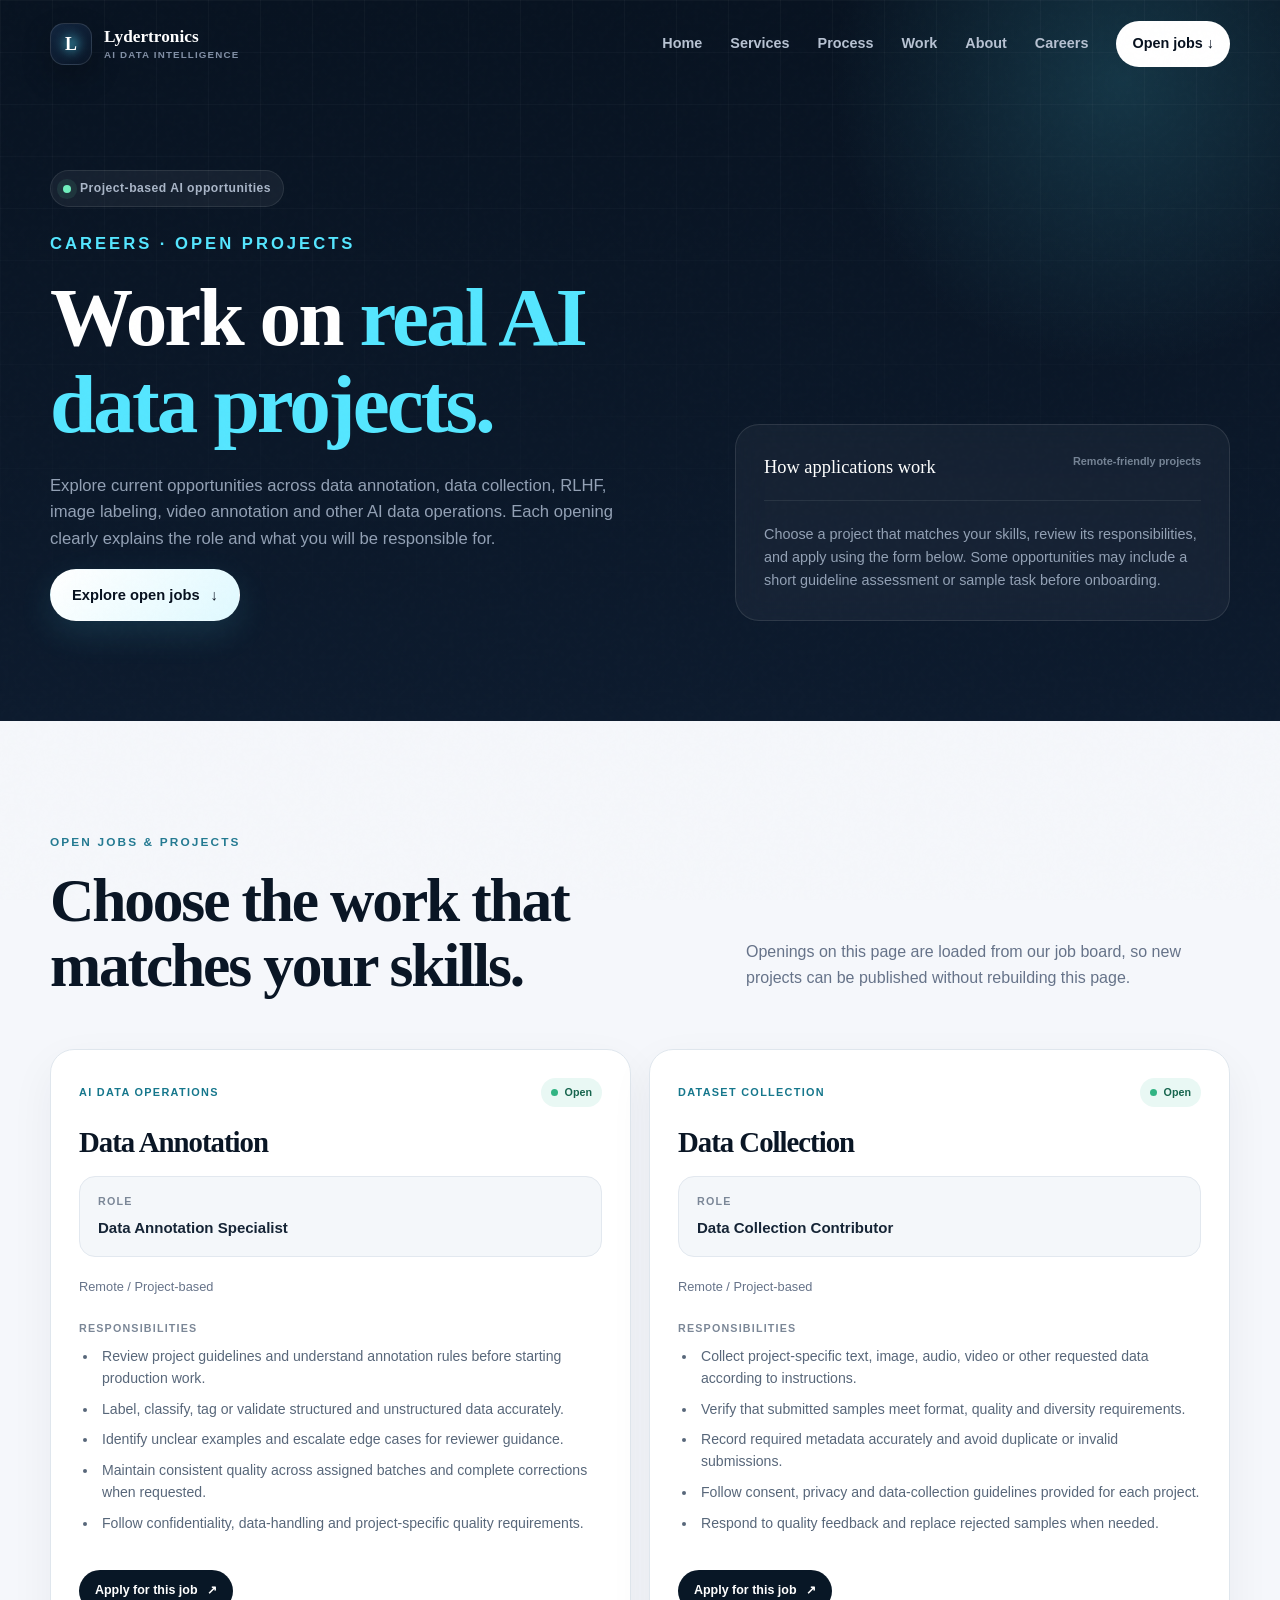
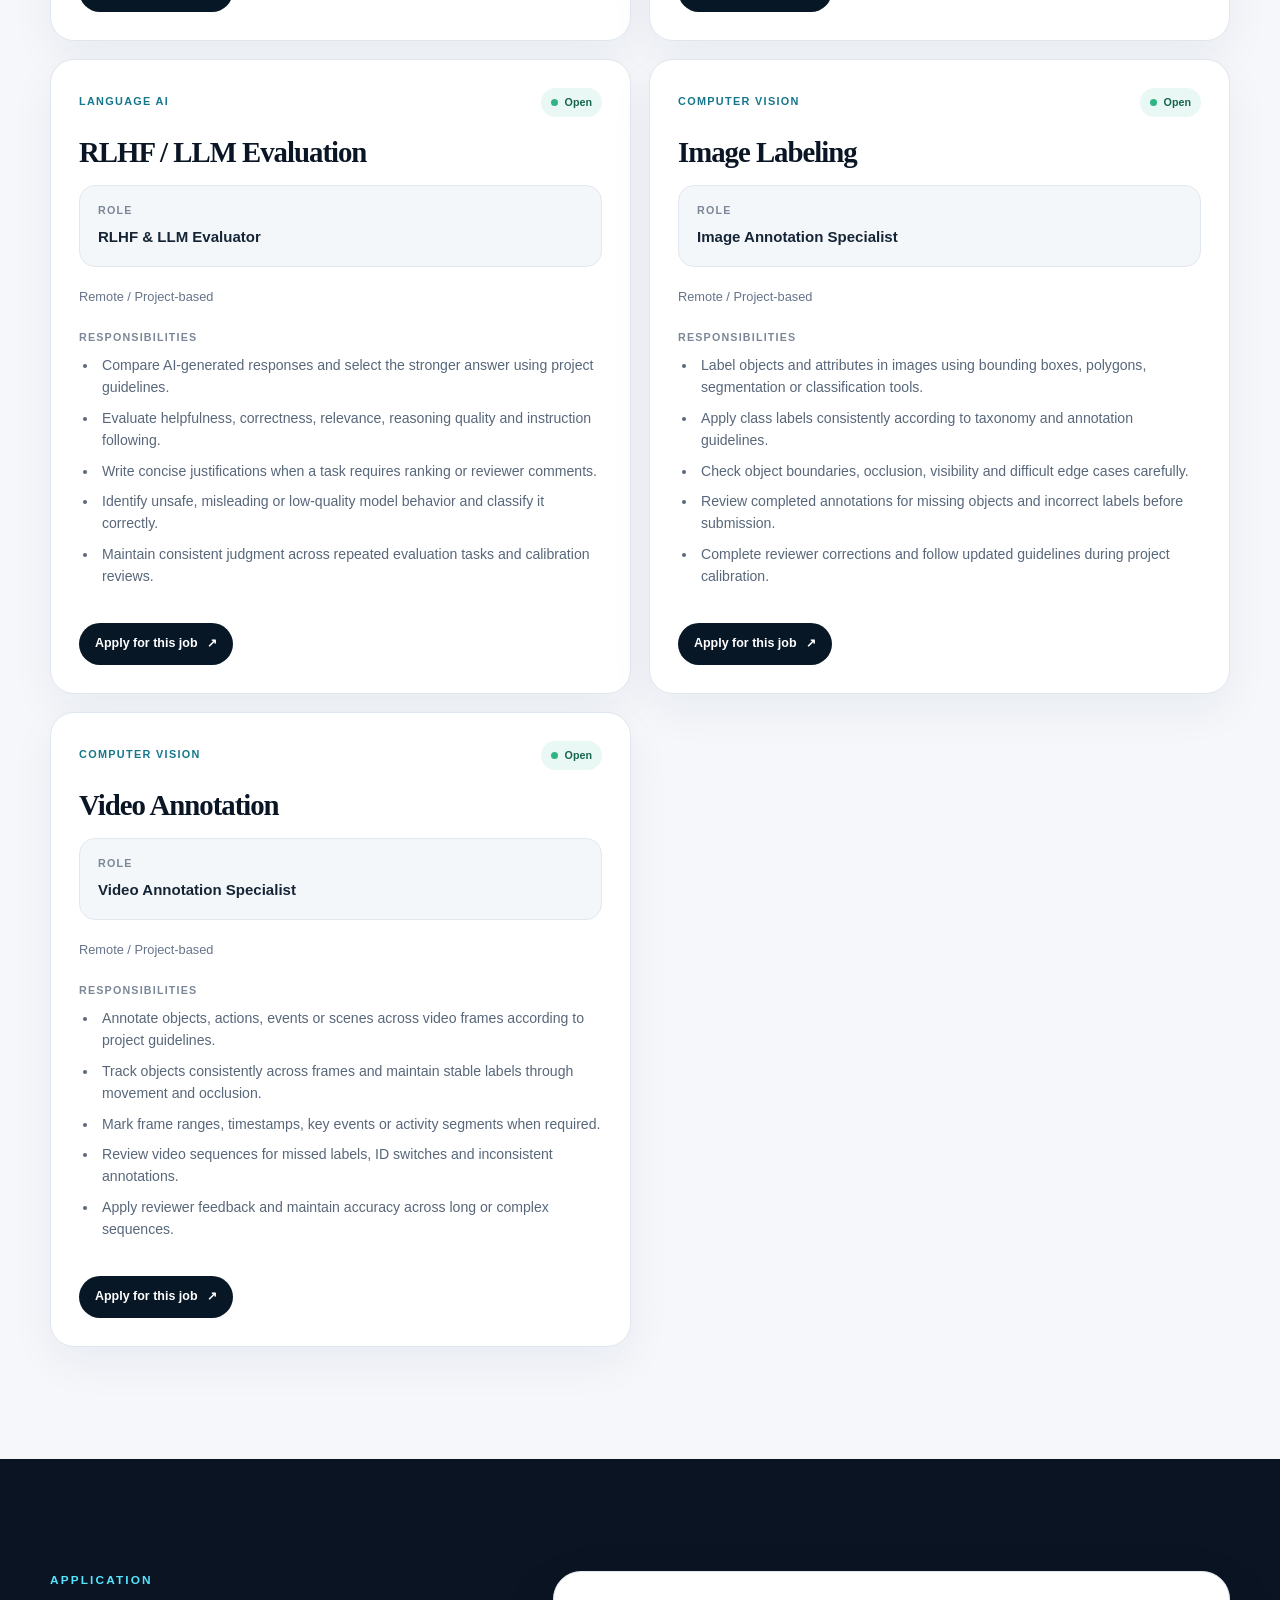
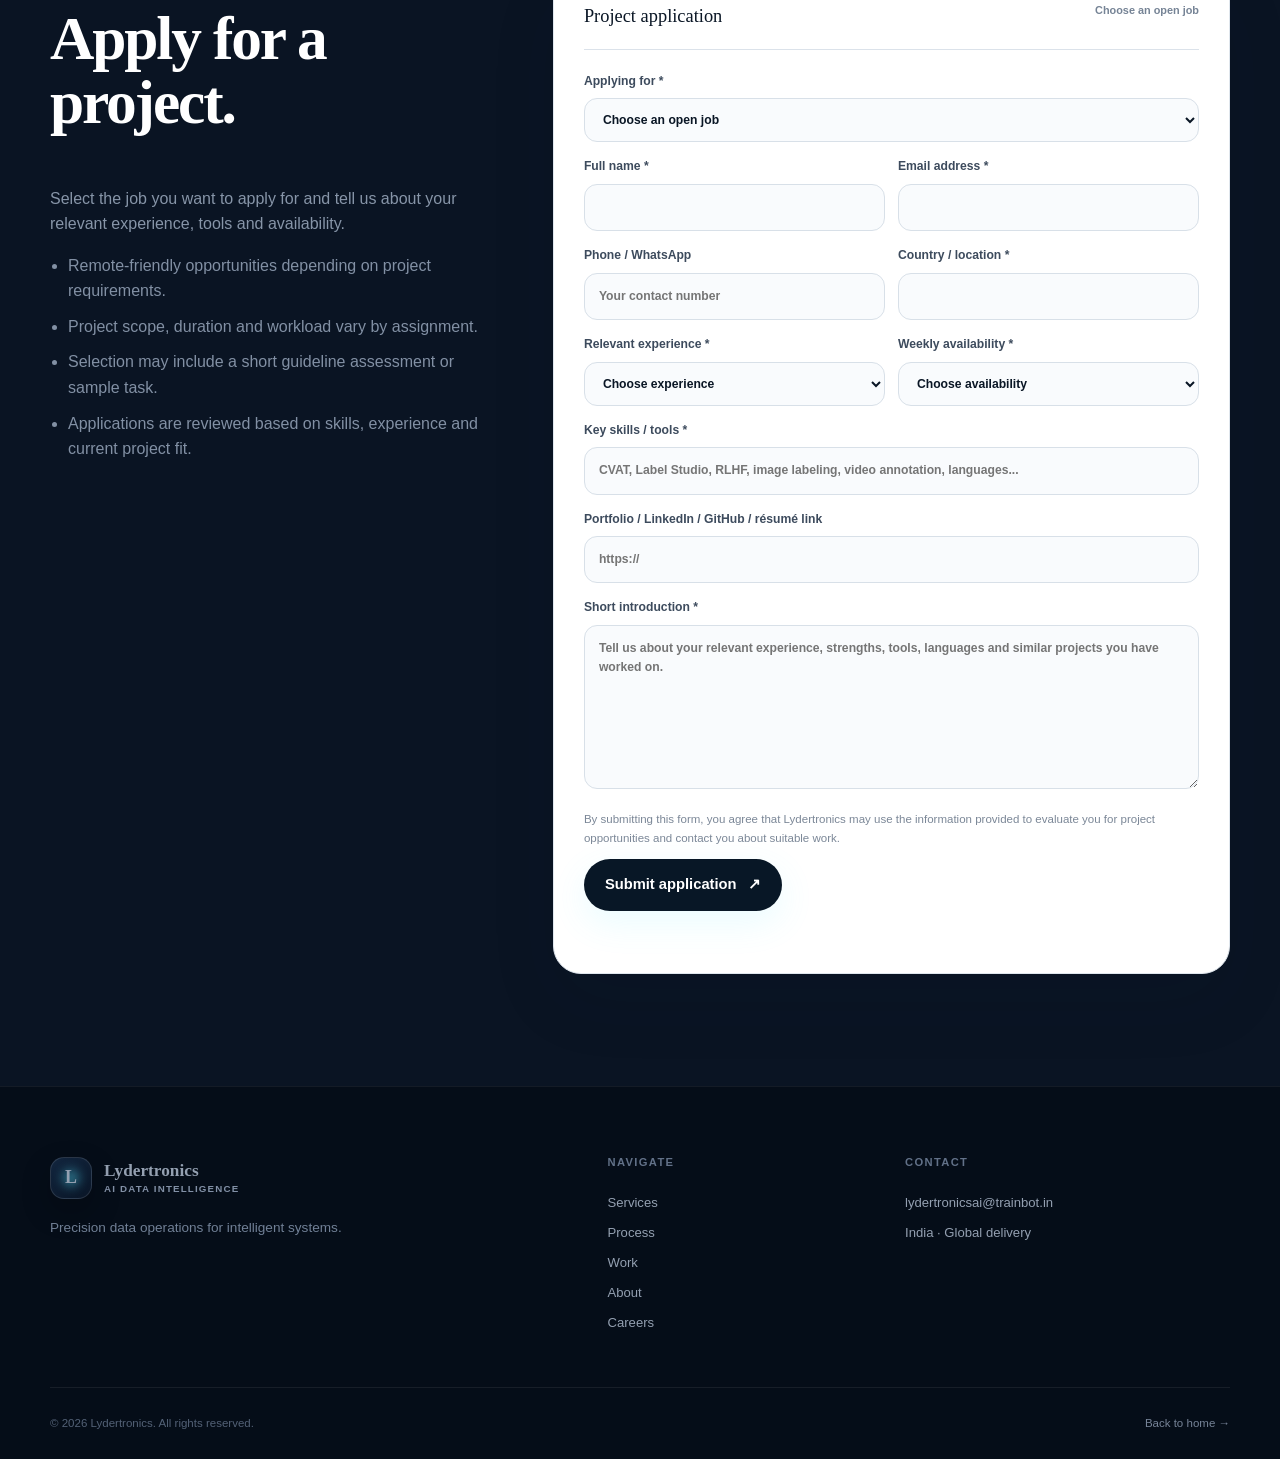
==== commit 7bed243d: "Force fresh Careers job board assets" ====
--- a/careers.html
+++ b/careers.html
@@ -10,7 +10,7 @@
   <link rel="canonical" href="https://lydertronicsai.com/careers.html" />
   <link rel="icon" type="image/png" href="favicon.png" />
   <link rel="stylesheet" href="style.css" />
-  <link rel="stylesheet" href="careers-jobs.css" />
+  <link rel="stylesheet" href="careers-jobs.css?v=20260905-2" />
 </head>
 <body data-page="careers">
   <div class="page-noise" aria-hidden="true"></div>
@@ -132,6 +132,6 @@
     <div class="shell footer-bottom"><span>© <span data-year></span> Lydertronics. All rights reserved.</span><a href="index.html">Back to home →</a></div>
   </footer>
 
-  <script src="script.js"></script>
+  <script src="script.js?v=career-jobs-20260905-2"></script>
 </body>
 </html>
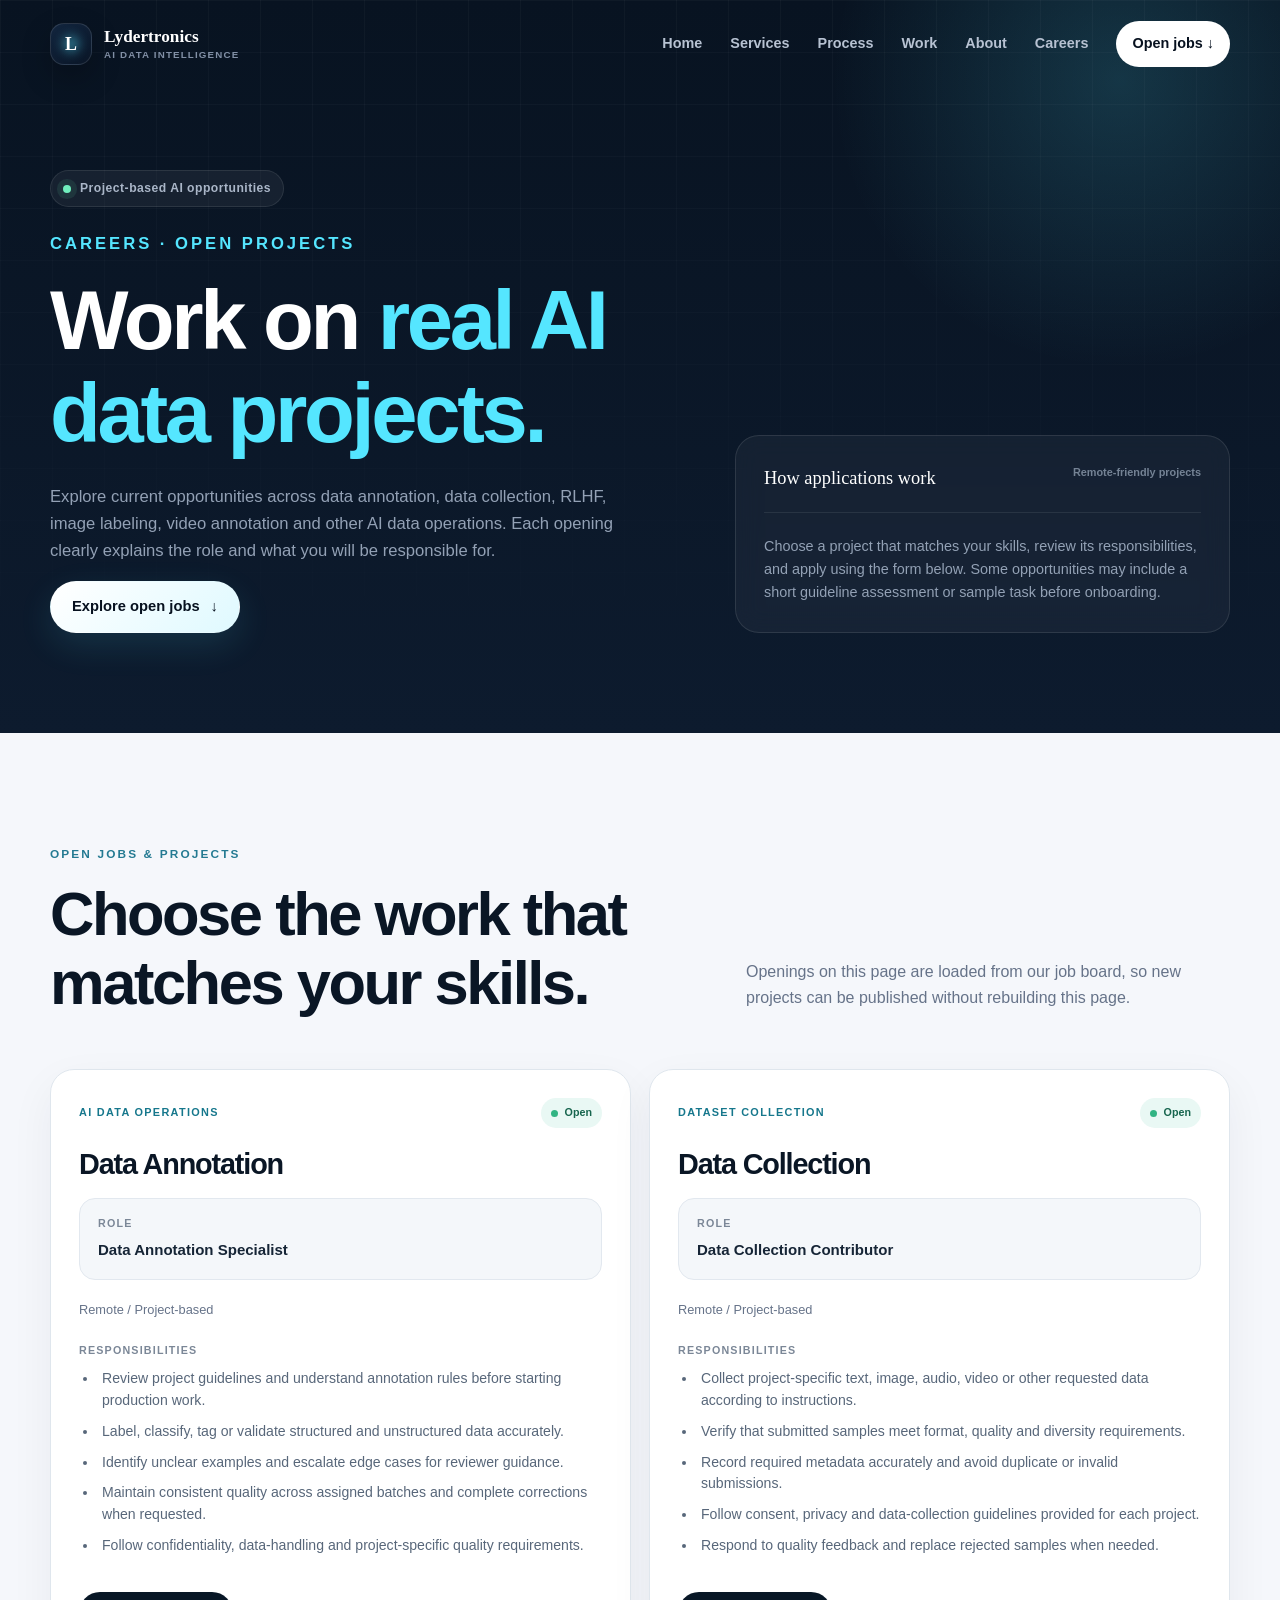
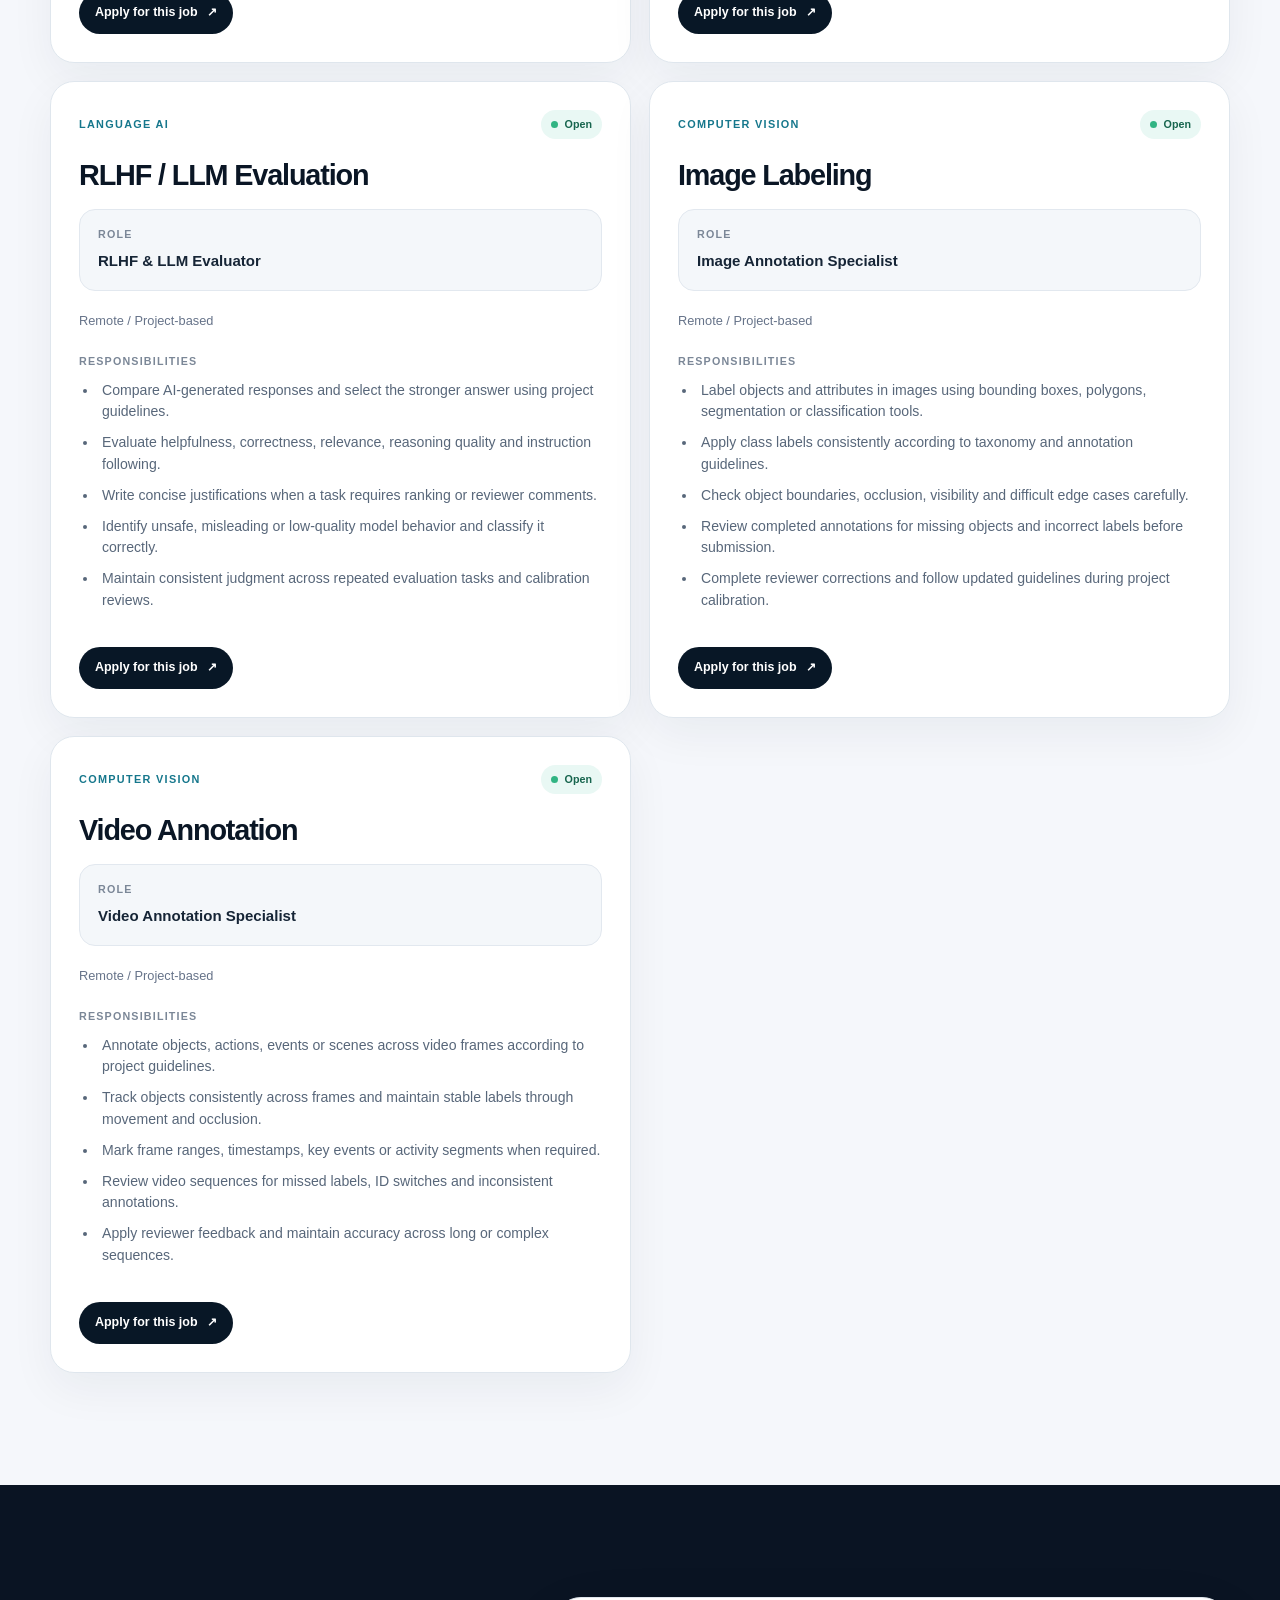
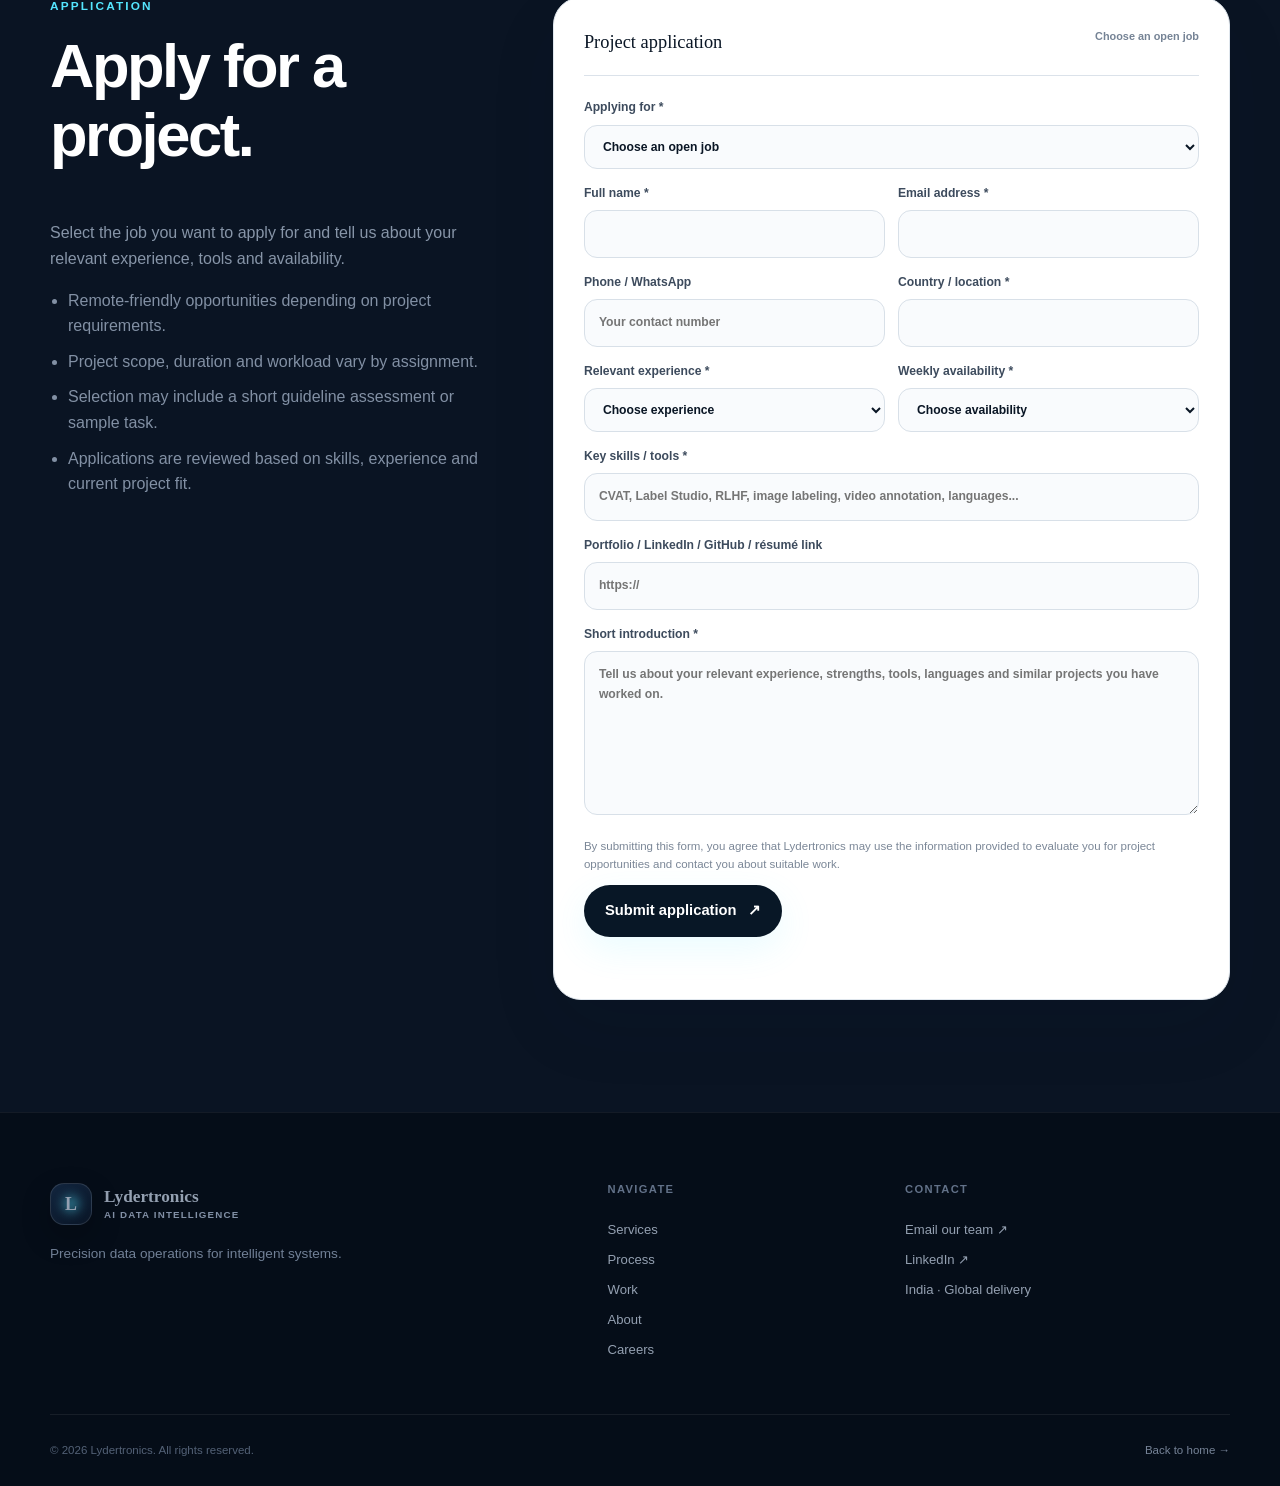
==== commit decafaa6: "Refine project demonstrations, contact links, and UI motion" ====
--- a/careers.html
+++ b/careers.html
@@ -9,7 +9,7 @@
   <meta name="theme-color" content="#07111f" />
   <link rel="canonical" href="https://lydertronicsai.com/careers.html" />
   <link rel="icon" type="image/png" href="favicon.png" />
-  <link rel="stylesheet" href="style.css" />
+  <link rel="stylesheet" href="style.css?v=20260906-polish" />
   <link rel="stylesheet" href="careers-jobs.css?v=20260905-2" />
 </head>
 <body data-page="careers">
@@ -17,7 +17,7 @@
   <header class="site-header scrolled" id="siteHeader">
     <div class="shell nav-shell">
       <a class="brand" href="index.html" aria-label="Lydertronics home"><span class="brand-mark"><i></i><b>L</b></span><span class="brand-copy"><strong>Lydertronics</strong><small>AI Data Intelligence</small></span></a>
-      <button class="nav-toggle" id="navToggle" aria-label="Open navigation" aria-expanded="false"><span></span><span></span></button>
+      <button class="nav-toggle" id="navToggle" aria-label="Open navigation" aria-controls="mainNav" aria-expanded="false"><span></span><span></span></button>
       <nav class="main-nav" id="mainNav" aria-label="Primary navigation">
         <a href="index.html">Home</a>
         <a href="index.html#services">Services</a>
@@ -127,11 +127,11 @@
     <div class="shell footer-grid">
       <div><a class="brand footer-brand" href="index.html"><span class="brand-mark"><i></i><b>L</b></span><span class="brand-copy"><strong>Lydertronics</strong><small>AI Data Intelligence</small></span></a><p>Precision data operations for intelligent systems.</p></div>
       <div><h4>Navigate</h4><a href="index.html#services">Services</a><a href="index.html#process">Process</a><a href="index.html#work">Work</a><a href="index.html#about">About</a><a href="careers.html">Careers</a></div>
-      <div><h4>Contact</h4><a href="mailto:lydertronicsai@trainbot.in">lydertronicsai@trainbot.in</a><span>India · Global delivery</span></div>
+      <div><h4>Contact</h4><a href="mailto:lydertronicsai@trainbot.in">Email our team ↗</a><a href="https://www.linkedin.com/company/lydertronics-ai/" target="_blank" rel="noopener noreferrer">LinkedIn ↗</a><span>India · Global delivery</span></div>
     </div>
     <div class="shell footer-bottom"><span>© <span data-year></span> Lydertronics. All rights reserved.</span><a href="index.html">Back to home →</a></div>
   </footer>
 
-  <script src="script.js?v=career-jobs-20260905-2"></script>
+  <script src="script.js?v=20260906-polish"></script>
 </body>
-</html>
+</html>
--- a/style.css
+++ b/style.css
@@ -23,21 +23,56 @@
 html{scroll-behavior:smooth}
 body{margin:0;background:var(--bg);color:var(--white);font-family:var(--sans);line-height:1.6;-webkit-font-smoothing:antialiased;overflow-x:hidden}
 a{color:inherit}button,input,select,textarea{font:inherit}.shell{width:min(1180px,calc(100% - 40px));margin:auto}.section{padding:112px 0;position:relative}.page-noise{position:fixed;inset:0;pointer-events:none;z-index:9999;opacity:.025;background-image:url("data:image/svg+xml,%3Csvg viewBox='0 0 180 180' xmlns='http://www.w3.org/2000/svg'%3E%3Cfilter id='n'%3E%3CfeTurbulence type='fractalNoise' baseFrequency='.9' numOctaves='2' stitchTiles='stitch'/%3E%3C/filter%3E%3Crect width='100%25' height='100%25' filter='url(%23n)' opacity='.55'/%3E%3C/svg%3E")}
-h1,h2,h3,h4,p{margin-top:0}h1,h2,h3,h4{font-family:var(--bookman);letter-spacing:-.035em;line-height:1.05}h1{font-size:clamp(3.8rem,7.5vw,7.3rem)}h2{font-size:clamp(2.6rem,4.8vw,5rem)}h3{font-size:1.55rem}.eyebrow{margin:0 0 16px;color:#247a92;font-size:.74rem;font-weight:800;letter-spacing:.18em;text-transform:uppercase}.eyebrow.light{color:var(--cyan)}
+h1,h2,h3,h4,p{margin-top:0}h1,h2,h3,h4{font-family:var(--sans);font-weight:700;letter-spacing:-.04em;line-height:1.12}h1{font-size:clamp(3.8rem,7.5vw,7.3rem)}h2{font-size:clamp(2.6rem,4.8vw,5rem)}h3{font-size:1.55rem}.eyebrow{margin:0 0 16px;color:#247a92;font-size:.74rem;font-weight:800;letter-spacing:.18em;text-transform:uppercase}.eyebrow.light{color:var(--cyan)}
 .site-header{position:fixed;inset:0 0 auto;z-index:100;padding:15px 0;transition:.3s ease}.site-header.scrolled{padding:9px 0;background:rgba(5,13,25,.72);backdrop-filter:blur(20px);border-bottom:1px solid rgba(255,255,255,.08);box-shadow:0 14px 45px rgba(0,0,0,.18)}.nav-shell{min-height:58px;display:flex;align-items:center;justify-content:space-between;gap:24px}.brand{display:inline-flex;align-items:center;gap:12px;text-decoration:none}.brand-mark{position:relative;width:42px;height:42px;display:grid;place-items:center;border-radius:14px;background:linear-gradient(145deg,#12253e,#0a1627);border:1px solid rgba(255,255,255,.12);box-shadow:0 12px 30px rgba(0,0,0,.24);overflow:hidden}.brand-mark i{position:absolute;width:28px;height:28px;border-radius:50%;background:radial-gradient(circle,var(--cyan),transparent 65%);filter:blur(5px);opacity:.55}.brand-mark b{position:relative;font-family:var(--bookman);font-size:1.12rem}.brand-copy{display:flex;flex-direction:column;line-height:1}.brand-copy strong{font-family:var(--bookman);font-size:1.08rem}.brand-copy small{margin-top:5px;color:#8290a6;font-size:.61rem;font-weight:700;letter-spacing:.12em;text-transform:uppercase}.main-nav{display:flex;align-items:center;gap:28px}.main-nav a{text-decoration:none;color:#b7c2d2;font-size:.9rem;font-weight:700;transition:.2s}.main-nav a:hover{color:#fff}.main-nav .nav-cta{padding:11px 16px;border-radius:999px;background:#fff;color:#07111f}.main-nav .nav-cta:hover{background:var(--cyan);color:#07111f}.nav-toggle{display:none;border:0;background:transparent;width:44px;height:44px;padding:10px}.nav-toggle span{display:block;height:2px;background:#fff;margin:7px 0;border-radius:2px;transition:.2s}
-.hero{position:relative;min-height:100vh;padding:150px 0 0;display:flex;flex-direction:column;justify-content:center;overflow:hidden;background:radial-gradient(circle at 75% 24%,rgba(74,125,255,.12),transparent 28%),radial-gradient(circle at 28% 15%,rgba(85,230,255,.09),transparent 25%),linear-gradient(180deg,#07111f 0%,#0a1424 100%)}.hero-grid-bg,.performance-grid-bg{position:absolute;inset:0;background-image:linear-gradient(rgba(255,255,255,.035) 1px,transparent 1px),linear-gradient(90deg,rgba(255,255,255,.035) 1px,transparent 1px);background-size:52px 52px;mask-image:linear-gradient(to bottom,black,transparent 82%);animation:gridDrift 22s linear infinite}.hero-orb{position:absolute;border-radius:50%;filter:blur(70px);opacity:.38;animation:orbFloat 11s ease-in-out infinite alternate}.orb-a{width:420px;height:420px;background:#2d64ff;right:-100px;top:10%}.orb-b{width:360px;height:360px;background:#18bedb;left:-140px;bottom:4%;animation-delay:-4s}.hero-layout{position:relative;z-index:2;display:grid;grid-template-columns:1.03fr .97fr;gap:70px;align-items:center}.status-pill{display:inline-flex;align-items:center;gap:9px;padding:8px 12px;border-radius:999px;background:rgba(255,255,255,.055);border:1px solid rgba(255,255,255,.09);color:#aab6c8;font-size:.76rem;font-weight:700;letter-spacing:.04em}.status-pill span{width:8px;height:8px;border-radius:50%;background:var(--green);box-shadow:0 0 0 6px rgba(112,239,189,.09);animation:pulse 1.8s infinite}.hero-copy h1{margin:24px 0 28px;max-width:820px}.hero-copy h1 em{display:block;font-style:normal;background:linear-gradient(95deg,#fff 8%,var(--cyan) 48%,#8ca6ff 95%);-webkit-background-clip:text;background-clip:text;color:transparent}.hero-lede{max-width:690px;color:#98a6ba;font-size:1.15rem;line-height:1.8}.hero-actions{display:flex;flex-wrap:wrap;gap:14px;margin-top:34px}.button{display:inline-flex;align-items:center;justify-content:center;gap:11px;min-height:52px;padding:0 21px;border-radius:999px;text-decoration:none;border:1px solid transparent;font-weight:800;font-size:.92rem;cursor:pointer;transition:transform .22s ease,background .22s ease,border-color .22s ease,color .22s ease,box-shadow .22s ease}.button:hover{transform:translateY(-2px)}.button.primary{background:linear-gradient(135deg,#fff,#dff9ff);color:#07111f;box-shadow:0 12px 35px rgba(85,230,255,.12)}.button.primary:hover{box-shadow:0 16px 42px rgba(85,230,255,.22)}.button.ghost{border-color:rgba(255,255,255,.14);color:#d7dfeb;background:rgba(255,255,255,.035)}.button.ghost:hover{border-color:rgba(85,230,255,.4);background:rgba(85,230,255,.07)}.hero-metrics{display:grid;grid-template-columns:repeat(3,1fr);gap:18px;margin-top:50px;max-width:680px}.hero-metrics div{padding-top:18px;border-top:1px solid rgba(255,255,255,.12)}.hero-metrics strong{display:block;font-family:var(--bookman);font-size:1.6rem}.hero-metrics span{display:block;color:#78879c;font-size:.76rem;margin-top:3px}.hero-stage{position:relative;min-height:560px;display:grid;place-items:center;perspective:1200px}.stage-glow{position:absolute;width:72%;aspect-ratio:1;border-radius:50%;background:radial-gradient(circle,rgba(85,230,255,.24),rgba(74,125,255,.08) 42%,transparent 68%);filter:blur(12px);animation:breath 4.5s ease-in-out infinite}.data-console{position:relative;width:min(100%,540px);border-radius:28px;background:linear-gradient(180deg,rgba(19,36,59,.92),rgba(9,21,37,.94));border:1px solid rgba(255,255,255,.1);box-shadow:0 35px 100px rgba(0,0,0,.38),inset 0 1px rgba(255,255,255,.04);overflow:hidden;transform-style:preserve-3d;transition:transform .18s ease}.console-head{height:58px;display:flex;align-items:center;padding:0 18px;border-bottom:1px solid rgba(255,255,255,.08)}.console-dots{display:flex;gap:7px}.console-dots span{width:8px;height:8px;border-radius:50%;background:#5c6c82}.console-label{margin:auto;color:#8290a6;font-size:.65rem;font-weight:800;letter-spacing:.14em}.live-badge{padding:5px 8px;border-radius:999px;background:rgba(112,239,189,.09);color:var(--green);font-size:.6rem;font-weight:800;letter-spacing:.08em}.console-body{padding:18px}.quality-core{display:grid;grid-template-columns:1fr 1.1fr;gap:16px}.quality-ring{min-height:230px;position:relative;display:grid;place-items:center;border-radius:22px;background:rgba(255,255,255,.025);border:1px solid rgba(255,255,255,.06)}.quality-ring svg{width:160px;transform:rotate(-90deg)}.quality-ring circle{fill:none;stroke-width:7}.ring-track{stroke:rgba(255,255,255,.07)}.ring-value{stroke:var(--cyan);stroke-linecap:round;stroke-dasharray:301.6;stroke-dashoffset:16;filter:drop-shadow(0 0 7px rgba(85,230,255,.55));animation:ringDraw 2.2s ease both}.quality-ring>div{position:absolute;text-align:center}.quality-ring strong{display:block;font-family:var(--bookman);font-size:2.2rem}.quality-ring span{color:#76869c;font-size:.63rem;letter-spacing:.13em}.pipeline-list{display:flex;flex-direction:column;justify-content:space-between;padding:8px 0}.pipeline-list div{display:grid;grid-template-columns:32px 1fr 14px;align-items:center;min-height:46px;padding:0 12px;border-radius:12px;background:rgba(255,255,255,.025);border:1px solid rgba(255,255,255,.05)}.pipeline-list span{color:#5d6d82;font-size:.7rem}.pipeline-list b{font-size:.82rem}.pipeline-list i{width:8px;height:8px;border-radius:50%;background:#415069}.pipeline-list .ok-dot{background:var(--green);box-shadow:0 0 10px rgba(112,239,189,.5)}.pipeline-list .pulse-dot{background:var(--cyan);box-shadow:0 0 0 0 rgba(85,230,255,.5);animation:dotPulse 1.6s infinite}.signal-panel{margin-top:15px;padding:16px;border-radius:20px;background:rgba(255,255,255,.025);border:1px solid rgba(255,255,255,.06)}.signal-top,.signal-foot{display:flex;justify-content:space-between;gap:12px;color:#7f8da1;font-size:.67rem}.signal-top b{color:var(--green)}.signal-chart{height:112px;display:flex;align-items:end;gap:7px;position:relative;margin:16px 0;overflow:hidden}.signal-chart>span{flex:1;height:var(--h);border-radius:6px 6px 2px 2px;background:linear-gradient(180deg,var(--cyan),rgba(74,125,255,.35));opacity:.78;transform-origin:bottom;animation:barGrow 1.2s ease both}.signal-chart>span:nth-child(2n){animation-delay:.08s}.signal-chart>span:nth-child(3n){animation-delay:.16s}.scan-line{position:absolute;left:0;right:0;height:1px;background:linear-gradient(90deg,transparent,var(--cyan),transparent);box-shadow:0 0 12px var(--cyan);animation:scan 3s linear infinite}.float-chip{position:absolute;z-index:3;padding:10px 13px;border-radius:14px;background:rgba(15,29,49,.78);border:1px solid rgba(255,255,255,.1);backdrop-filter:blur(16px);box-shadow:0 15px 38px rgba(0,0,0,.25);font-size:.72rem;font-weight:800;color:#c9d4e3;animation:chipFloat 4.2s ease-in-out infinite}.float-chip span{color:var(--cyan);margin-right:6px}.chip-1{left:0;top:16%}.chip-2{right:-5px;top:26%;animation-delay:-1.2s}.chip-3{left:4%;bottom:16%;animation-delay:-2.3s}.chip-4{right:3%;bottom:8%;animation-delay:-3.1s}.ticker-wrap{position:relative;z-index:2;margin-top:78px;border-top:1px solid rgba(255,255,255,.08);border-bottom:1px solid rgba(255,255,255,.08);overflow:hidden;background:rgba(255,255,255,.015)}.ticker-track{width:max-content;display:flex;align-items:center;gap:26px;padding:15px 0;animation:ticker 28s linear infinite;color:#78879b;font-size:.7rem;font-weight:800;letter-spacing:.11em;text-transform:uppercase}.ticker-track i{width:5px;height:5px;border-radius:50%;background:var(--cyan)}
+.hero{position:relative;min-height:100vh;padding:150px 0 0;display:flex;flex-direction:column;justify-content:center;overflow:hidden;background:radial-gradient(circle at 75% 24%,rgba(74,125,255,.12),transparent 28%),radial-gradient(circle at 28% 15%,rgba(85,230,255,.09),transparent 25%),linear-gradient(180deg,#07111f 0%,#0a1424 100%)}.hero-grid-bg,.performance-grid-bg{position:absolute;inset:0;background-image:linear-gradient(rgba(255,255,255,.035) 1px,transparent 1px),linear-gradient(90deg,rgba(255,255,255,.035) 1px,transparent 1px);background-size:52px 52px;mask-image:linear-gradient(to bottom,black,transparent 82%);animation:gridDrift 22s linear infinite}.hero-orb{position:absolute;border-radius:50%;filter:blur(70px);opacity:.38;animation:orbFloat 11s ease-in-out infinite alternate}.orb-a{width:420px;height:420px;background:#2d64ff;right:-100px;top:10%}.orb-b{width:360px;height:360px;background:#18bedb;left:-140px;bottom:4%;animation-delay:-4s}.hero-layout{position:relative;z-index:2;display:grid;grid-template-columns:1.03fr .97fr;gap:70px;align-items:center}.status-pill{display:inline-flex;align-items:center;gap:9px;padding:8px 12px;border-radius:999px;background:rgba(255,255,255,.055);border:1px solid rgba(255,255,255,.09);color:#aab6c8;font-size:.76rem;font-weight:700;letter-spacing:.04em}.status-pill span{width:8px;height:8px;border-radius:50%;background:var(--green);box-shadow:0 0 0 6px rgba(112,239,189,.09);animation:pulse 1.8s infinite}.hero-copy h1{margin:24px 0 28px;max-width:820px}.hero-copy h1 em{display:block;font-style:normal;background:linear-gradient(95deg,#fff 8%,var(--cyan) 48%,#8ca6ff 95%);-webkit-background-clip:text;background-clip:text;color:transparent}.hero-lede{max-width:690px;color:#98a6ba;font-size:1.15rem;line-height:1.8}.hero-actions{display:flex;flex-wrap:wrap;gap:14px;margin-top:34px}.button{display:inline-flex;align-items:center;justify-content:center;gap:11px;min-height:52px;padding:0 21px;border-radius:999px;text-decoration:none;border:1px solid transparent;font-weight:800;font-size:.92rem;cursor:pointer;transition:transform .22s ease,background .22s ease,border-color .22s ease,color .22s ease,box-shadow .22s ease}.button:hover{transform:translateY(-2px)}.button.primary{background:linear-gradient(135deg,#fff,#dff9ff);color:#07111f;box-shadow:0 12px 35px rgba(85,230,255,.12)}.button.primary:hover{box-shadow:0 16px 42px rgba(85,230,255,.22)}.button.ghost{border-color:rgba(255,255,255,.14);color:#d7dfeb;background:rgba(255,255,255,.035)}.button.ghost:hover{border-color:rgba(85,230,255,.4);background:rgba(85,230,255,.07)}.hero-metrics{display:grid;grid-template-columns:repeat(3,1fr);gap:18px;margin-top:50px;max-width:680px}.hero-metrics div{padding-top:18px;border-top:1px solid rgba(255,255,255,.12)}.hero-metrics strong{display:block;font-family:var(--bookman);font-size:1.6rem}.hero-metrics span{display:block;color:#78879c;font-size:.76rem;margin-top:3px}.hero-stage{position:relative;min-height:560px;display:grid;place-items:center;perspective:1200px}.stage-glow{position:absolute;width:72%;aspect-ratio:1;border-radius:50%;background:radial-gradient(circle,rgba(85,230,255,.24),rgba(74,125,255,.08) 42%,transparent 68%);filter:blur(12px);animation:breath 4.5s ease-in-out infinite}.data-console{position:relative;width:min(100%,540px);border-radius:28px;background:linear-gradient(180deg,rgba(19,36,59,.92),rgba(9,21,37,.94));border:1px solid rgba(255,255,255,.1);box-shadow:0 35px 100px rgba(0,0,0,.38),inset 0 1px rgba(255,255,255,.04);overflow:hidden;transform-style:preserve-3d;transition:transform .18s ease}.console-head{height:58px;display:flex;align-items:center;padding:0 18px;border-bottom:1px solid rgba(255,255,255,.08)}.console-dots{display:flex;gap:7px}.console-dots span{width:8px;height:8px;border-radius:50%;background:#5c6c82}.console-label{margin:auto;color:#8290a6;font-size:.65rem;font-weight:800;letter-spacing:.14em}.live-badge{padding:5px 8px;border-radius:999px;background:rgba(112,239,189,.09);color:var(--green);font-size:.6rem;font-weight:800;letter-spacing:.08em}.console-body{padding:18px}.quality-core{display:grid;grid-template-columns:1fr 1.1fr;gap:16px}.quality-ring{min-height:230px;position:relative;display:grid;place-items:center;border-radius:22px;background:rgba(255,255,255,.025);border:1px solid rgba(255,255,255,.06)}.quality-ring svg{width:160px;transform:rotate(-90deg)}.quality-ring circle{fill:none;stroke-width:7}.ring-track{stroke:rgba(255,255,255,.07)}.ring-value{stroke:var(--cyan);stroke-linecap:round;stroke-dasharray:301.6;stroke-dashoffset:16;filter:drop-shadow(0 0 7px rgba(85,230,255,.55));animation:ringDraw 2.2s ease both}.quality-ring>div{position:absolute;text-align:center}.quality-ring strong{display:block;font-family:var(--bookman);font-size:2.2rem}.quality-ring span{color:#76869c;font-size:.63rem;letter-spacing:.13em}.pipeline-list{display:flex;flex-direction:column;justify-content:space-between;padding:8px 0}.pipeline-list div{display:grid;grid-template-columns:32px 1fr 14px;align-items:center;min-height:46px;padding:0 12px;border-radius:12px;background:rgba(255,255,255,.025);border:1px solid rgba(255,255,255,.05)}.pipeline-list span{color:#5d6d82;font-size:.7rem}.pipeline-list b{font-size:.82rem}.pipeline-list i{width:8px;height:8px;border-radius:50%;background:#415069}.pipeline-list .ok-dot{background:var(--green);box-shadow:0 0 10px rgba(112,239,189,.5)}.pipeline-list .pulse-dot{background:var(--cyan);box-shadow:0 0 0 0 rgba(85,230,255,.5);animation:dotPulse 1.6s infinite}.signal-panel{margin-top:15px;padding:16px;border-radius:20px;background:rgba(255,255,255,.025);border:1px solid rgba(255,255,255,.06)}.signal-top,.signal-foot{display:flex;justify-content:space-between;gap:12px;color:#7f8da1;font-size:.67rem}.signal-top b{color:var(--green)}.signal-chart{height:112px;display:flex;align-items:end;gap:7px;position:relative;margin:16px 0;overflow:hidden}.signal-chart>span{flex:1;height:var(--h);border-radius:6px 6px 2px 2px;background:linear-gradient(180deg,var(--cyan),rgba(74,125,255,.35));opacity:.78;transform-origin:bottom;animation:barGrow 1.2s ease both}.signal-chart>span:nth-child(2n){animation-delay:.08s}.signal-chart>span:nth-child(3n){animation-delay:.16s}.scan-line{position:absolute;top:0;left:0;right:0;height:1px;background:linear-gradient(90deg,transparent,var(--cyan),transparent);box-shadow:0 0 12px var(--cyan);animation:scan 3s linear infinite}.float-chip{position:absolute;z-index:3;padding:10px 13px;border-radius:14px;background:rgba(15,29,49,.78);border:1px solid rgba(255,255,255,.1);backdrop-filter:blur(16px);box-shadow:0 15px 38px rgba(0,0,0,.25);font-size:.72rem;font-weight:800;color:#c9d4e3;animation:chipFloat 4.2s ease-in-out infinite}.float-chip span{color:var(--cyan);margin-right:6px}.chip-1{left:0;top:16%}.chip-2{right:-5px;top:26%;animation-delay:-1.2s}.chip-3{left:4%;bottom:16%;animation-delay:-2.3s}.chip-4{right:3%;bottom:8%;animation-delay:-3.1s}.ticker-wrap{position:relative;z-index:2;margin-top:78px;border-top:1px solid rgba(255,255,255,.08);border-bottom:1px solid rgba(255,255,255,.08);overflow:hidden;background:rgba(255,255,255,.015)}.ticker-track{width:max-content;display:flex;align-items:center;gap:26px;padding:15px 0;animation:ticker 28s linear infinite;color:#78879b;font-size:.7rem;font-weight:800;letter-spacing:.11em;text-transform:uppercase}.ticker-track i{width:5px;height:5px;border-radius:50%;background:var(--cyan)}
 .light-section{background:var(--paper);color:var(--ink)}.section-head{display:grid;grid-template-columns:1.12fr .88fr;gap:80px;align-items:end;margin-bottom:52px}.section-head h2{margin-bottom:0;max-width:780px}.section-head>p{max-width:520px;justify-self:end;color:var(--muted);margin-bottom:7px;font-size:1rem}.service-grid{display:grid;grid-template-columns:repeat(3,1fr);gap:16px}.service-card{position:relative;min-height:360px;padding:28px;border-radius:24px;background:#fff;border:1px solid #dfe6ed;box-shadow:0 18px 45px rgba(16,31,49,.045);overflow:hidden;transition:transform .3s ease,box-shadow .3s ease,border-color .3s ease}.service-card:before{content:"";position:absolute;width:180px;height:180px;border-radius:50%;background:radial-gradient(circle,rgba(85,230,255,.22),transparent 67%);right:-90px;top:-90px;opacity:0;transition:.3s}.service-card:hover{transform:translateY(-8px);border-color:#b9d9e2;box-shadow:0 26px 60px rgba(16,31,49,.10)}.service-card:hover:before{opacity:1}.service-icon{width:48px;height:48px;border-radius:14px;display:grid;place-items:center;background:#0a1727;color:#fff;font-family:var(--bookman);font-size:.85rem}.service-line{width:48px;height:2px;background:linear-gradient(90deg,var(--cyan-2),transparent);margin:36px 0 28px}.service-card h3{margin-bottom:13px}.service-card p{color:var(--muted);min-height:110px}.tags{display:flex;gap:8px;flex-wrap:wrap;margin-top:22px}.tags span{padding:6px 9px;border-radius:999px;background:#f3f6f9;color:#5c697b;font-size:.67rem;font-weight:700}.service-card>a{position:absolute;left:28px;bottom:25px;text-decoration:none;color:#0a6071;font-size:.78rem;font-weight:800}.service-card>a b{margin-left:5px}
 .dark-section{background:#091322;overflow:hidden}.performance-section{padding:130px 0}.performance-grid-bg{opacity:.55;mask-image:linear-gradient(90deg,transparent,black 45%,black 100%)}.performance-grid{position:relative;z-index:2;display:grid;grid-template-columns:1fr 1fr;gap:80px;align-items:center}.performance-copy>p:not(.eyebrow){color:#8e9bb0;max-width:620px;font-size:1.04rem}.quality-points{margin-top:40px;display:grid;gap:12px}.quality-points>div{display:grid;grid-template-columns:45px 1fr;column-gap:16px;padding:17px 0;border-top:1px solid rgba(255,255,255,.08)}.quality-points span{grid-row:1/3;color:var(--cyan);font-size:.72rem}.quality-points strong{font-family:var(--bookman);font-size:1.05rem}.quality-points p{margin:5px 0 0;color:#78869a;font-size:.86rem}.performance-visual{min-height:560px;display:grid;place-items:center;perspective:1000px}.orbit-ui{position:relative;width:min(100%,520px);aspect-ratio:1;border-radius:34px;background:radial-gradient(circle at center,rgba(85,230,255,.07),transparent 45%),rgba(255,255,255,.018);border:1px solid rgba(255,255,255,.08);box-shadow:0 30px 80px rgba(0,0,0,.28);overflow:hidden;transition:transform .18s ease}.orbit-ring{position:absolute;border:1px solid rgba(85,230,255,.12);border-radius:50%;inset:50%;transform:translate(-50%,-50%)}.ring-1{width:42%;height:42%;animation:spin 18s linear infinite}.ring-2{width:66%;height:66%;border-style:dashed;animation:spinReverse 24s linear infinite}.ring-3{width:86%;height:86%;opacity:.55;animation:spin 30s linear infinite}.orbit-core{position:absolute;inset:50% auto auto 50%;transform:translate(-50%,-50%);width:150px;height:150px;border-radius:50%;display:flex;flex-direction:column;align-items:center;justify-content:center;background:linear-gradient(145deg,#10283d,#0c1a2c);border:1px solid rgba(85,230,255,.22);box-shadow:0 0 50px rgba(85,230,255,.12)}.orbit-core span,.orbit-core small{color:#74849a;font-size:.62rem;letter-spacing:.1em}.orbit-core strong{font-family:var(--bookman);font-size:2rem;margin:4px 0}.orbit-node{position:absolute;width:92px;height:92px;border-radius:24px;display:flex;flex-direction:column;justify-content:center;align-items:center;background:rgba(12,27,46,.88);border:1px solid rgba(255,255,255,.09);box-shadow:0 15px 35px rgba(0,0,0,.25);animation:nodeFloat 5s ease-in-out infinite}.orbit-node b{font-family:var(--bookman);font-size:.9rem}.orbit-node span{color:#718096;font-size:.62rem}.node-a{left:9%;top:12%}.node-b{right:8%;top:18%;animation-delay:-1.3s}.node-c{left:13%;bottom:10%;animation-delay:-2.2s}.node-d{right:10%;bottom:12%;animation-delay:-3.1s}
-.process-wrap{position:relative}.process-progress{position:absolute;left:0;right:0;top:48px;height:2px;background:#dfe6ed}.process-progress span{display:block;width:0;height:100%;background:linear-gradient(90deg,#1e9bb1,#69dced,#597eff);transition:width .12s linear}.process-cards{position:relative;display:grid;grid-template-columns:repeat(4,1fr);gap:14px}.process-card{padding:20px 20px 26px;border-radius:20px;background:#fff;border:1px solid #dfe6ed;box-shadow:0 12px 30px rgba(16,31,49,.04)}.process-num{display:block;color:#7c8999;font-size:.68rem;font-weight:800}.process-icon{width:58px;height:58px;margin:18px 0 38px;border-radius:18px;display:grid;place-items:center;background:#091726;color:var(--cyan);font-family:var(--bookman);font-size:1.3rem;box-shadow:0 10px 30px rgba(9,23,38,.12)}.process-card p{color:var(--muted);margin-bottom:0;font-size:.91rem}
-.work-section{background:#0a1423;color:#fff}.work-section .section-head>p{color:#8390a4}.work-grid{display:grid;grid-template-columns:repeat(3,1fr);gap:18px}.work-card{border-radius:26px;overflow:hidden;background:#0f1d31;border:1px solid rgba(255,255,255,.08);box-shadow:0 24px 55px rgba(0,0,0,.22);transition:transform .18s ease}.work-visual{height:290px;position:relative;overflow:hidden;background:#111f34}.visual-rlhf{background:radial-gradient(circle at 20% 20%,rgba(85,230,255,.14),transparent 35%),linear-gradient(145deg,#10243a,#0a1728)}.compare-card{position:absolute;padding:14px 17px;border-radius:15px;background:rgba(255,255,255,.06);border:1px solid rgba(255,255,255,.11);font-size:.78rem}.compare-card.left{left:12%;top:28%;transform:rotate(-7deg)}.compare-card.right{right:11%;top:35%;transform:rotate(6deg)}.compare-score{position:absolute;left:50%;bottom:18%;transform:translateX(-50%);text-align:center}.compare-score span{display:block;color:#6e7f96;font-size:.63rem}.compare-score strong{font-family:var(--bookman);font-size:2rem;color:var(--cyan)}.visual-vision{background:linear-gradient(145deg,#0d2432,#12253a)}.vision-box{position:absolute;border:2px solid var(--cyan);border-radius:8px;box-shadow:0 0 18px rgba(85,230,255,.12)}.vision-box span{position:absolute;top:-19px;left:-2px;background:var(--cyan);color:#06101c;padding:2px 5px;font-size:.55rem;font-weight:800}.vb1{width:38%;height:38%;left:14%;top:28%}.vb2{width:28%;height:34%;right:15%;bottom:18%;border-color:#8c7bff}.vb2 span{background:#8c7bff}.vision-cross:before,.vision-cross:after{content:"";position:absolute;background:rgba(255,255,255,.12)}.vision-cross:before{width:1px;top:0;bottom:0;left:50%}.vision-cross:after{height:1px;left:0;right:0;top:50%}.vision-scan{position:absolute;left:6%;right:6%;height:1px;background:linear-gradient(90deg,transparent,var(--cyan),transparent);box-shadow:0 0 12px rgba(85,230,255,.8);animation:scanVision 3s linear infinite}.visual-audio{display:flex;align-items:center;justify-content:center;background:radial-gradient(circle at 50% 45%,rgba(140,123,255,.15),transparent 38%),#101b30}.audio-bars{display:flex;align-items:center;gap:5px;height:130px}.audio-bars i{display:block;width:7px;height:var(--h,45px);border-radius:999px;background:linear-gradient(180deg,var(--cyan),#647bff);animation:audio 1.1s ease-in-out infinite alternate}.audio-bars i:nth-child(2n){height:82px;animation-delay:-.2s}.audio-bars i:nth-child(3n){height:110px;animation-delay:-.42s}.audio-bars i:nth-child(5n){height:62px;animation-delay:-.6s}.audio-label{position:absolute;left:22px;right:22px;bottom:18px;display:flex;justify-content:space-between;color:#718096;font-size:.64rem}.audio-label b{color:var(--green)}.work-copy{padding:26px}.work-copy>span{color:var(--cyan);font-size:.66rem;font-weight:800;letter-spacing:.12em}.work-copy h3{margin:12px 0}.work-copy p{color:#8290a4;margin-bottom:0}
+.process-wrap{position:relative}.process-progress{position:absolute;left:0;right:0;top:48px;height:2px;background:#dfe6ed}.process-progress span{display:block;width:100%;height:100%;transform:scaleX(0);transform-origin:left;background:linear-gradient(90deg,#1e9bb1,#69dced,#597eff);transition:transform .12s linear}.process-cards{position:relative;display:grid;grid-template-columns:repeat(4,1fr);gap:14px}.process-card{padding:20px 20px 26px;border-radius:20px;background:#fff;border:1px solid #dfe6ed;box-shadow:0 12px 30px rgba(16,31,49,.04)}.process-num{display:block;color:#7c8999;font-size:.68rem;font-weight:800}.process-icon{width:58px;height:58px;margin:18px 0 38px;border-radius:18px;display:grid;place-items:center;background:#091726;color:var(--cyan);font-family:var(--bookman);font-size:1.3rem;box-shadow:0 10px 30px rgba(9,23,38,.12)}.process-card p{color:var(--muted);margin-bottom:0;font-size:.91rem}
+
+/* Project demonstrations use a shared frame and readable, flow-based content. */
+.work-section{background:#0a1423;color:#fff}
+.work-section .section-head>p{color:#a4b2c6}
+.work-grid{display:grid;grid-template-columns:repeat(3,minmax(0,1fr));gap:22px;align-items:stretch}
+.work-card{min-width:0;display:flex;flex-direction:column;border-radius:24px;overflow:hidden;background:#101d30;border:1px solid #29394e;box-shadow:0 16px 40px #0002;transition:transform .3s ease,border-color .3s ease}
+.work-visual{min-width:0;min-height:294px;padding:22px;position:relative;display:flex;flex-direction:column;gap:14px;overflow:hidden;border-bottom:1px solid #29394e;background:radial-gradient(ellipse at top left,#16445466,transparent 80%),#0b1727}
+.visual-vision{background:radial-gradient(ellipse at top right,#244f6766,transparent 80%),#0b1727}
+.visual-audio{background:radial-gradient(ellipse at top right,#3a326666,transparent 80%),#0b1727}
+.demo-head,.demo-foot{display:flex;flex-wrap:wrap;align-items:center;justify-content:space-between;gap:8px;color:#a6b7cc;font-size:.75rem;line-height:1.5}
+.demo-head{font-weight:700;letter-spacing:.08em;margin-bottom:4px}
+.demo-head>span:last-child{font-size:.75rem;letter-spacing:.04em;color:#a6b7cc}
+.demo-foot{margin-top:auto;padding-top:10px;font-size:.75rem;border-top:1px solid #ffffff12}
+.demo-accent{color:#7ce5e7}
+.evaluation-row{display:flex;align-items:center;flex-wrap:wrap;gap:12px;padding:14px 12px;background:#14313c;border:1px solid #398391;border-radius:12px}
+.evaluation-row.secondary{background:#152234;border-color:#314258}
+.response-id{display:grid;place-items:center;width:28px;height:28px;border-radius:7px;background:#ffffff0d;font-weight:700;color:#a1f1ee}
+.evaluation-row>div{flex:1;min-width:120px;display:grid;gap:3px}
+.evaluation-row strong{font-size:.875rem;font-weight:600}
+.evaluation-row div>span{font-size:.75rem;color:#b3c2d4}
+.review-choice{font-size:.75rem;color:#9befcc}
+.annotation-canvas{position:relative;min-height:140px;flex:1;background-image:linear-gradient(#ffffff08 1px,transparent 1px),linear-gradient(90deg,#ffffff08 1px,transparent 1px);background-size:22px 22px;border:1px solid #31465a;border-radius:10px;overflow:hidden}
+.vision-box{position:absolute;border:1px solid #6ce6ec;border-radius:5px;background:#55e6ff08}
+.vision-box span{position:absolute;left:-1px;top:-21px;white-space:nowrap;background:#80ebef;color:#08202c;padding:1px 5px;font-size:.75rem;font-weight:600;line-height:1.6;border-radius:3px 3px 0 0}
+.vb1{width:40%;height:50%;left:10%;top:30%}.vb2{width:27%;height:38%;right:9%;top:48%;border-color:#b6aaff}.vb2 span{background:#b6aaff}
+.vision-scan{position:absolute;top:0;left:0;right:0;height:1px;background:linear-gradient(90deg,transparent,#80ebef,transparent);animation:scanVision 4s ease-in-out infinite}
+.frame-timeline{display:flex;gap:5px}.frame-timeline i{flex:1;height:6px;background:#26445a;border-radius:2px}.frame-timeline i:nth-child(-n+4){background:#61c6d4}
+.audio-bars{display:flex;align-items:center;justify-content:center;gap:5px;height:84px;flex:none}
+.audio-bars i{display:block;width:5px;height:28px;border-radius:4px;background:linear-gradient(#7ae8ec,#8a8deb);animation:audio 1.8s ease-in-out infinite alternate}
+.audio-bars i:nth-child(2n){height:46px;animation-delay:-.3s}.audio-bars i:nth-child(3n){height:72px;animation-delay:-.7s}.audio-bars i:nth-child(5n){height:56px;animation-delay:-1.1s}
+.transcript-line{border-left:2px solid #9b94e5;padding:2px 0 2px 12px}.transcript-line span{font-size:.75rem;color:#b7b3e5}.transcript-line p{font-size:.875rem;line-height:1.6;margin:5px 0;color:#e1e7f2}
+.work-copy{display:flex;flex:1;flex-direction:column;padding:28px}
+.work-copy>span{color:#7ae8ec;font-size:.75rem;font-weight:700;letter-spacing:.12em}
+.work-copy h3{font-size:clamp(1.4rem,2vw,1.65rem);line-height:1.25;letter-spacing:-.025em;margin:14px 0}
+.work-copy p{color:#a8b7cb;margin:0 0 24px;line-height:1.75}
+.work-tags{display:flex;flex-wrap:wrap;gap:8px;margin-top:auto}.work-tags span{font-size:.75rem;color:#bccbdb;padding:4px 9px;border:1px solid #334155;border-radius:6px}
 .about-section{background:linear-gradient(180deg,#0b1627,#08111e);overflow:hidden}.about-glow{position:absolute;width:620px;height:620px;border-radius:50%;background:radial-gradient(circle,rgba(74,125,255,.12),transparent 68%);right:-200px;top:-180px}.about-grid{position:relative;z-index:2;display:grid;grid-template-columns:1fr .9fr;gap:80px;align-items:center}.about-copy p:not(.eyebrow){color:#8795a8;max-width:690px;font-size:1.03rem}.light-ghost{margin-top:20px}.about-stats{display:grid;grid-template-columns:1fr 1fr;gap:12px}.about-stats div{min-height:170px;padding:24px;border-radius:22px;background:rgba(255,255,255,.035);border:1px solid rgba(255,255,255,.08);display:flex;flex-direction:column;justify-content:flex-end}.about-stats strong{font-family:var(--bookman);font-size:2.3rem;color:#fff}.about-stats span{color:#738196;font-size:.74rem;margin-top:5px}
 .contact-section{background:var(--paper);color:var(--ink)}.contact-grid{display:grid;grid-template-columns:.8fr 1.2fr;gap:70px;align-items:start}.contact-copy>p:not(.eyebrow){color:var(--muted);max-width:520px}.contact-list{margin-top:38px;display:grid}.contact-list>a,.contact-list>div{display:flex;justify-content:space-between;gap:18px;padding:17px 0;border-top:1px solid var(--line);text-decoration:none}.contact-list span{color:#7a8798;font-size:.75rem}.contact-list strong{font-size:.84rem}.contact-form,.application-form{padding:30px;border-radius:28px;background:#fff;border:1px solid #dfe6ed;box-shadow:0 28px 70px rgba(16,31,49,.08)}.form-head{display:flex;justify-content:space-between;gap:14px;padding-bottom:18px;margin-bottom:22px;border-bottom:1px solid var(--line)}.form-head span{font-family:var(--bookman);font-size:1.15rem}.form-head b{color:#758395;font-size:.68rem}.contact-form label,.application-form label{display:block;margin-bottom:15px;color:#3d4b5d;font-size:.76rem;font-weight:800}.form-row{display:grid;grid-template-columns:1fr 1fr;gap:13px}.contact-form input,.contact-form select,.contact-form textarea,.application-form input,.application-form select,.application-form textarea{width:100%;margin-top:7px;padding:13px 14px;border-radius:13px;border:1px solid #d8e0e8;background:#f9fbfd;color:var(--ink);outline:none;transition:.2s}.contact-form input:focus,.contact-form select:focus,.contact-form textarea:focus,.application-form input:focus,.application-form select:focus,.application-form textarea:focus{border-color:#60bfd0;box-shadow:0 0 0 4px rgba(85,230,255,.12);background:#fff}.contact-form textarea,.application-form textarea{resize:vertical}.submit-button{border:0;background:#081726!important;color:#fff!important}.submit-button:disabled{opacity:.6;cursor:not-allowed}.form-status{min-height:20px;margin:12px 0 0;font-size:.78rem}.form-status.success{color:#13704e}.form-status.error{color:#a33848}
 .site-footer{padding:70px 0 26px;background:#050d18;border-top:1px solid rgba(255,255,255,.06)}.footer-grid{display:grid;grid-template-columns:1.5fr .7fr 1fr;gap:70px}.footer-brand+p{color:#718096;max-width:330px;font-size:.85rem;margin-top:18px}.site-footer h4{font-family:var(--sans);font-size:.7rem;letter-spacing:.12em;text-transform:uppercase;color:#627188}.site-footer .footer-grid>div:not(:first-child){display:flex;flex-direction:column;gap:9px}.site-footer .footer-grid a,.site-footer .footer-grid span{color:#94a0b1;text-decoration:none;font-size:.82rem}.site-footer .footer-grid a:hover{color:#fff}.footer-bottom{display:flex;justify-content:space-between;gap:20px;padding-top:26px;margin-top:54px;border-top:1px solid rgba(255,255,255,.07);color:#536176;font-size:.72rem}.footer-bottom a{text-decoration:none;color:#768397}
 .inner-page{background:var(--paper);color:var(--ink)}.page-hero{position:relative;padding:170px 0 100px;background:linear-gradient(180deg,#081321 0%,#0d1b2e 100%);color:#fff;overflow:hidden}.page-hero:before{content:"";position:absolute;width:600px;height:600px;border-radius:50%;background:radial-gradient(circle,rgba(85,230,255,.16),transparent 68%);right:-140px;top:-220px;animation:orbFloat 10s ease-in-out infinite alternate}.page-hero:after{content:"";position:absolute;inset:0;background-image:linear-gradient(rgba(255,255,255,.03) 1px,transparent 1px),linear-gradient(90deg,rgba(255,255,255,.03) 1px,transparent 1px);background-size:52px 52px;mask-image:linear-gradient(to bottom,black,transparent)}.page-hero-grid{position:relative;z-index:2;display:grid;grid-template-columns:1.1fr .9fr;gap:80px;align-items:end}.page-hero h1{font-size:clamp(3.5rem,6.5vw,6.5rem);margin-bottom:24px}.page-hero h1 em{font-style:normal;color:var(--cyan)}.page-hero p{color:#93a1b5;max-width:720px;font-size:1.04rem}.page-note{padding:28px;border-radius:24px;background:rgba(255,255,255,.045);border:1px solid rgba(255,255,255,.1);backdrop-filter:blur(12px)}.page-note strong{font-family:var(--bookman);font-size:1.15rem}.page-note p{font-size:.9rem;margin:12px 0 0}.role-grid{display:grid;grid-template-columns:repeat(3,1fr);gap:15px}.role-card{padding:26px;border-radius:22px;background:#fff;border:1px solid #dfe6ed;box-shadow:0 14px 38px rgba(16,31,49,.045);transition:.25s}.role-card:hover{transform:translateY(-6px);box-shadow:0 22px 50px rgba(16,31,49,.09)}.role-card>span{color:#1c8092;font-size:.66rem;font-weight:800;letter-spacing:.12em}.role-card h3{margin:38px 0 12px}.role-card p{color:var(--muted);margin-bottom:0;font-size:.9rem}.apply-section{background:#0a1423;color:#fff}.apply-grid{display:grid;grid-template-columns:.78fr 1.22fr;gap:70px;align-items:start}.apply-copy{position:sticky;top:110px}.apply-copy>p:not(.eyebrow){color:#8795a8}.apply-copy ul{padding-left:18px;color:#8290a4}.apply-copy li{margin-bottom:10px}.application-form{background:#fff;color:var(--ink)}.form-note{color:#7b8797;font-size:.72rem}
-.reveal{opacity:0;transform:translateY(26px);transition:opacity .75s cubic-bezier(.2,.65,.25,1),transform .75s cubic-bezier(.2,.65,.25,1)}.reveal.visible{opacity:1;transform:none}.service-card.reveal:nth-child(2),.process-card.reveal:nth-child(2),.role-card.reveal:nth-child(2){transition-delay:.08s}.service-card.reveal:nth-child(3),.process-card.reveal:nth-child(3),.role-card.reveal:nth-child(3){transition-delay:.14s}.service-card.reveal:nth-child(4),.process-card.reveal:nth-child(4),.role-card.reveal:nth-child(4){transition-delay:.2s}.service-card.reveal:nth-child(5),.role-card.reveal:nth-child(5){transition-delay:.26s}.service-card.reveal:nth-child(6),.role-card.reveal:nth-child(6){transition-delay:.32s}
-@keyframes gridDrift{to{background-position:52px 52px}}@keyframes orbFloat{to{transform:translate3d(50px,36px,0) scale(1.08)}}@keyframes pulse{50%{box-shadow:0 0 0 10px rgba(112,239,189,0)}}@keyframes breath{50%{transform:scale(1.06);opacity:.72}}@keyframes ringDraw{from{stroke-dashoffset:301.6}}@keyframes dotPulse{70%{box-shadow:0 0 0 9px rgba(85,230,255,0)}}@keyframes barGrow{from{transform:scaleY(.12);opacity:.2}}@keyframes scan{from{top:0}to{top:100%}}@keyframes chipFloat{50%{transform:translateY(-10px)}}@keyframes ticker{to{transform:translateX(-50%)}}@keyframes spin{to{transform:translate(-50%,-50%) rotate(360deg)}}@keyframes spinReverse{to{transform:translate(-50%,-50%) rotate(-360deg)}}@keyframes nodeFloat{50%{transform:translateY(-9px)}}@keyframes scanVision{from{top:8%}to{top:92%}}@keyframes audio{to{transform:scaleY(.48);opacity:.6}}
-@media(max-width:1020px){.hero-layout,.performance-grid,.about-grid,.contact-grid,.page-hero-grid,.apply-grid{grid-template-columns:1fr}.hero-stage{min-height:520px}.service-grid,.role-grid{grid-template-columns:1fr 1fr}.process-cards{grid-template-columns:1fr 1fr}.process-progress{display:none}.work-grid{grid-template-columns:1fr}.work-card{display:grid;grid-template-columns:.9fr 1.1fr}.section-head{grid-template-columns:1fr;gap:18px}.section-head>p{justify-self:start}.about-stats{max-width:680px}.apply-copy{position:static}.page-note{max-width:680px}.footer-grid{grid-template-columns:1.2fr .8fr 1fr}}
-@media(max-width:780px){.section{padding:82px 0}.site-header{padding:10px 0}.nav-toggle{display:block}.main-nav{position:absolute;top:70px;left:20px;right:20px;display:none;flex-direction:column;align-items:stretch;gap:0;padding:10px;border-radius:20px;background:rgba(8,19,33,.96);border:1px solid rgba(255,255,255,.09);box-shadow:0 25px 55px rgba(0,0,0,.3);backdrop-filter:blur(20px)}.main-nav.open{display:flex}.main-nav a{padding:13px 12px}.main-nav .nav-cta{text-align:center;margin-top:4px}.hero{padding-top:125px}.hero-layout{gap:35px}.hero-metrics{grid-template-columns:1fr 1fr}.hero-stage{min-height:460px}.float-chip{font-size:.65rem}.quality-core{grid-template-columns:1fr}.pipeline-list{gap:7px}.console-body{padding:13px}.quality-ring{min-height:185px}.service-grid,.role-grid,.process-cards,.about-stats{grid-template-columns:1fr}.service-card{min-height:auto;padding-bottom:72px}.work-card{display:block}.work-visual{height:250px}.footer-grid{grid-template-columns:1fr;gap:35px}.footer-bottom{flex-direction:column}.page-hero{padding-top:130px}.form-row{grid-template-columns:1fr}.contact-form,.application-form{padding:22px}.form-head{flex-direction:column}.ticker-wrap{margin-top:45px}}
+.reveal{opacity:1;transform:none;transition:opacity .75s cubic-bezier(.2,.65,.25,1),transform .75s cubic-bezier(.2,.65,.25,1)}.reveal.reveal-pending{opacity:0;transform:translateY(20px)}.reveal.visible{opacity:1;transform:none}.service-card.reveal:nth-child(2),.process-card.reveal:nth-child(2),.role-card.reveal:nth-child(2){transition-delay:.08s}.service-card.reveal:nth-child(3),.process-card.reveal:nth-child(3),.role-card.reveal:nth-child(3){transition-delay:.14s}.service-card.reveal:nth-child(4),.process-card.reveal:nth-child(4),.role-card.reveal:nth-child(4){transition-delay:.2s}.service-card.reveal:nth-child(5),.role-card.reveal:nth-child(5){transition-delay:.26s}.service-card.reveal:nth-child(6),.role-card.reveal:nth-child(6){transition-delay:.32s}
+@keyframes gridDrift{to{transform:translate3d(0,26px,0)}}@keyframes orbFloat{to{transform:translate3d(50px,36px,0) scale(1.08)}}@keyframes pulse{50%{box-shadow:0 0 0 10px rgba(112,239,189,0)}}@keyframes breath{50%{transform:scale(1.06);opacity:.72}}@keyframes ringDraw{from{stroke-dashoffset:301.6}}@keyframes dotPulse{70%{box-shadow:0 0 0 9px rgba(85,230,255,0)}}@keyframes barGrow{from{transform:scaleY(.12);opacity:.2}}@keyframes scan{from{transform:translateY(0)}to{transform:translateY(130px)}}@keyframes chipFloat{50%{transform:translateY(-10px)}}@keyframes ticker{to{transform:translateX(-50%)}}@keyframes spin{to{transform:translate(-50%,-50%) rotate(360deg)}}@keyframes spinReverse{to{transform:translate(-50%,-50%) rotate(-360deg)}}@keyframes nodeFloat{50%{transform:translateY(-9px)}}@keyframes scanVision{0%,100%{transform:translateY(20px);opacity:.3}50%{transform:translateY(125px);opacity:.8}}@keyframes audio{to{transform:scaleY(.48);opacity:.6}}
+@media(max-width:1020px){.hero-layout,.performance-grid,.about-grid,.contact-grid,.page-hero-grid,.apply-grid{grid-template-columns:1fr}.hero-stage{min-height:520px}.service-grid,.role-grid{grid-template-columns:1fr 1fr}.process-cards{grid-template-columns:1fr 1fr}.process-progress{display:none}.work-grid{grid-template-columns:1fr}.work-card{display:grid;grid-template-columns:minmax(0,.9fr) minmax(0,1.1fr)}.section-head{grid-template-columns:1fr;gap:18px}.section-head>p{justify-self:start}.about-stats{max-width:680px}.apply-copy{position:static}.page-note{max-width:680px}.footer-grid{grid-template-columns:1.2fr .8fr 1fr}}
+@media(max-width:780px){.section{padding:82px 0}.site-header{padding:10px 0}.nav-toggle{display:block}.main-nav{position:absolute;top:70px;left:20px;right:20px;display:none;flex-direction:column;align-items:stretch;gap:0;padding:10px;border-radius:20px;background:rgba(8,19,33,.96);border:1px solid rgba(255,255,255,.09);box-shadow:0 25px 55px rgba(0,0,0,.3);backdrop-filter:blur(20px)}.main-nav.open{display:flex}.main-nav a{padding:13px 12px}.main-nav .nav-cta{text-align:center;margin-top:4px}.hero{padding-top:125px}.hero-layout{gap:35px}.hero-metrics{grid-template-columns:1fr 1fr}.hero-stage{min-height:460px}.float-chip{font-size:.65rem}.quality-core{grid-template-columns:1fr}.pipeline-list{gap:7px}.console-body{padding:13px}.quality-ring{min-height:185px}.service-grid,.role-grid,.process-cards,.about-stats{grid-template-columns:1fr}.service-card{min-height:auto;padding-bottom:72px}.work-card{display:block}.work-visual{min-height:294px;height:auto}.footer-grid{grid-template-columns:1fr;gap:35px}.footer-bottom{flex-direction:column}.page-hero{padding-top:130px}.form-row{grid-template-columns:1fr}.contact-form,.application-form{padding:22px}.form-head{flex-direction:column}.ticker-wrap{margin-top:45px}}
 @media(max-width:520px){.shell{width:min(100% - 28px,1180px)}h1{font-size:clamp(3rem,16vw,4.7rem)}h2{font-size:clamp(2.25rem,11vw,3.5rem)}.brand-copy small{display:none}.hero-metrics{grid-template-columns:1fr}.hero-stage{min-height:400px}.data-console{border-radius:22px}.quality-ring svg{width:135px}.quality-ring strong{font-size:1.8rem}.float-chip{display:none}.orbit-ui{border-radius:24px}.orbit-node{width:78px;height:78px}.orbit-core{width:125px;height:125px}.node-a{left:5%;top:7%}.node-b{right:4%;top:13%}.node-c{left:8%;bottom:7%}.node-d{right:5%;bottom:9%}.performance-visual{min-height:430px}.contact-list>a,.contact-list>div{flex-direction:column;gap:3px}.page-hero h1{font-size:clamp(3rem,15vw,4.8rem)}}
 @media(prefers-reduced-motion:reduce){html{scroll-behavior:auto}*,*:before,*:after{animation:none!important;transition:none!important}.reveal{opacity:1;transform:none}.ticker-track{transform:none}}
 
@@ -68,3 +103,23 @@
     line-height: 1.35;
   }
 }
+
+/* Small, compositor-friendly interactions; no pointer-following layout work. */
+a:focus-visible,button:focus-visible{outline:3px solid #21bfdc;outline-offset:5px}
+section[id]{scroll-margin-top:100px}
+.site-header{transition:background .25s ease,box-shadow .25s ease,padding .25s ease}
+.hero-grid-bg,.performance-grid-bg{animation:none}
+.page-noise{display:none}
+.service-card{display:flex;flex-direction:column}.service-card p{min-height:0}.service-card .tags{margin-top:auto;padding-top:20px}.service-card>a{position:static;align-self:flex-start;margin-top:18px}
+.main-nav a{transition:color .2s ease,background .2s ease}
+.motion-paused *, .motion-paused::before, .motion-paused::after{animation-play-state:paused!important}
+@media(hover:hover) and (pointer:fine){
+  .work-card:hover{transform:translateY(-5px);border-color:#4d8292}
+  .work-card.reveal.visible:hover{transform:translateY(-5px)}
+  .tilt-card:hover{transform:translateY(-3px)}
+  .button:hover span{transform:translate(2px,-2px)}
+  .button span{display:inline-block;transition:transform .2s ease}
+}
+@media(max-width:1020px) and (min-width:781px){.work-visual{border-bottom:0;border-right:1px solid #29394e}.work-copy{justify-content:center}}
+@media(max-width:780px){.work-grid{gap:24px}.work-copy{padding:24px}.service-card{padding-bottom:28px}}
+@media(prefers-reduced-motion:reduce){.reveal.reveal-pending{opacity:1;transform:none}.work-card:hover,.work-card.reveal.visible:hover,.tilt-card:hover{transform:none}}
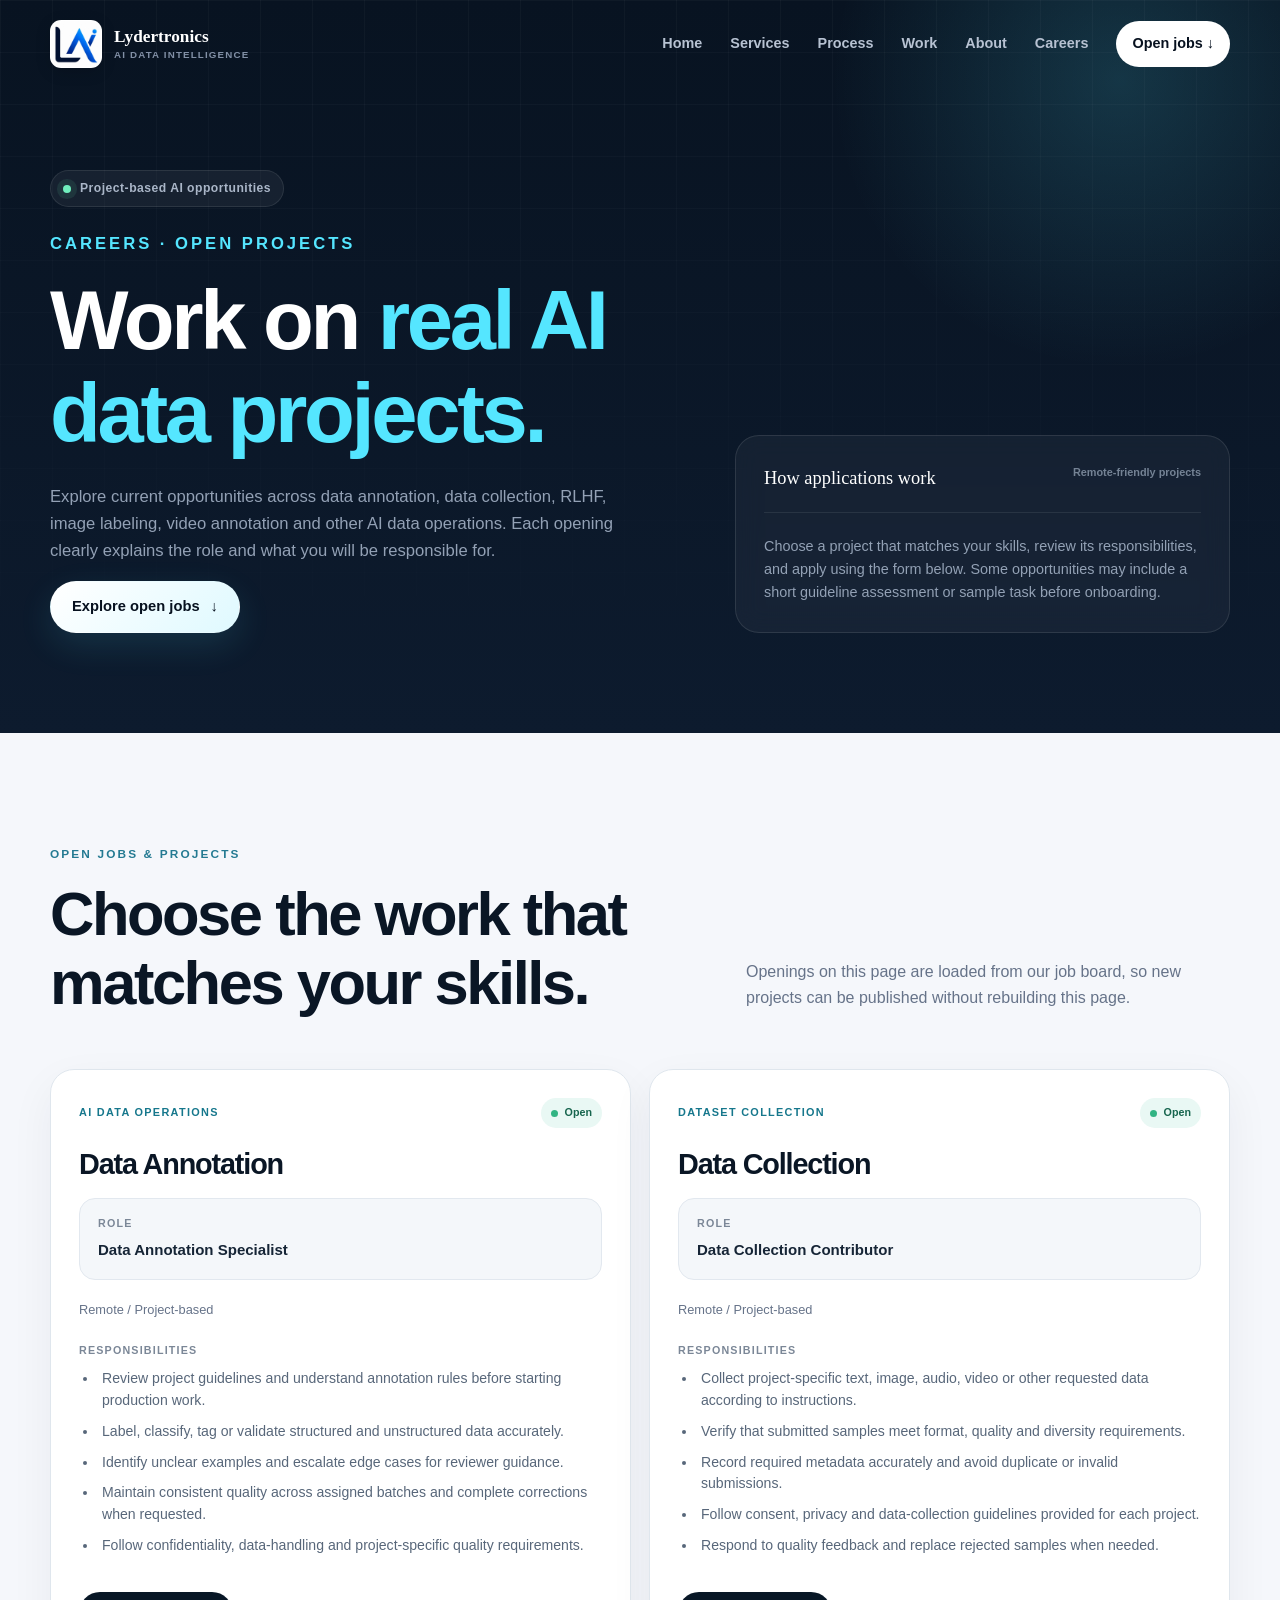
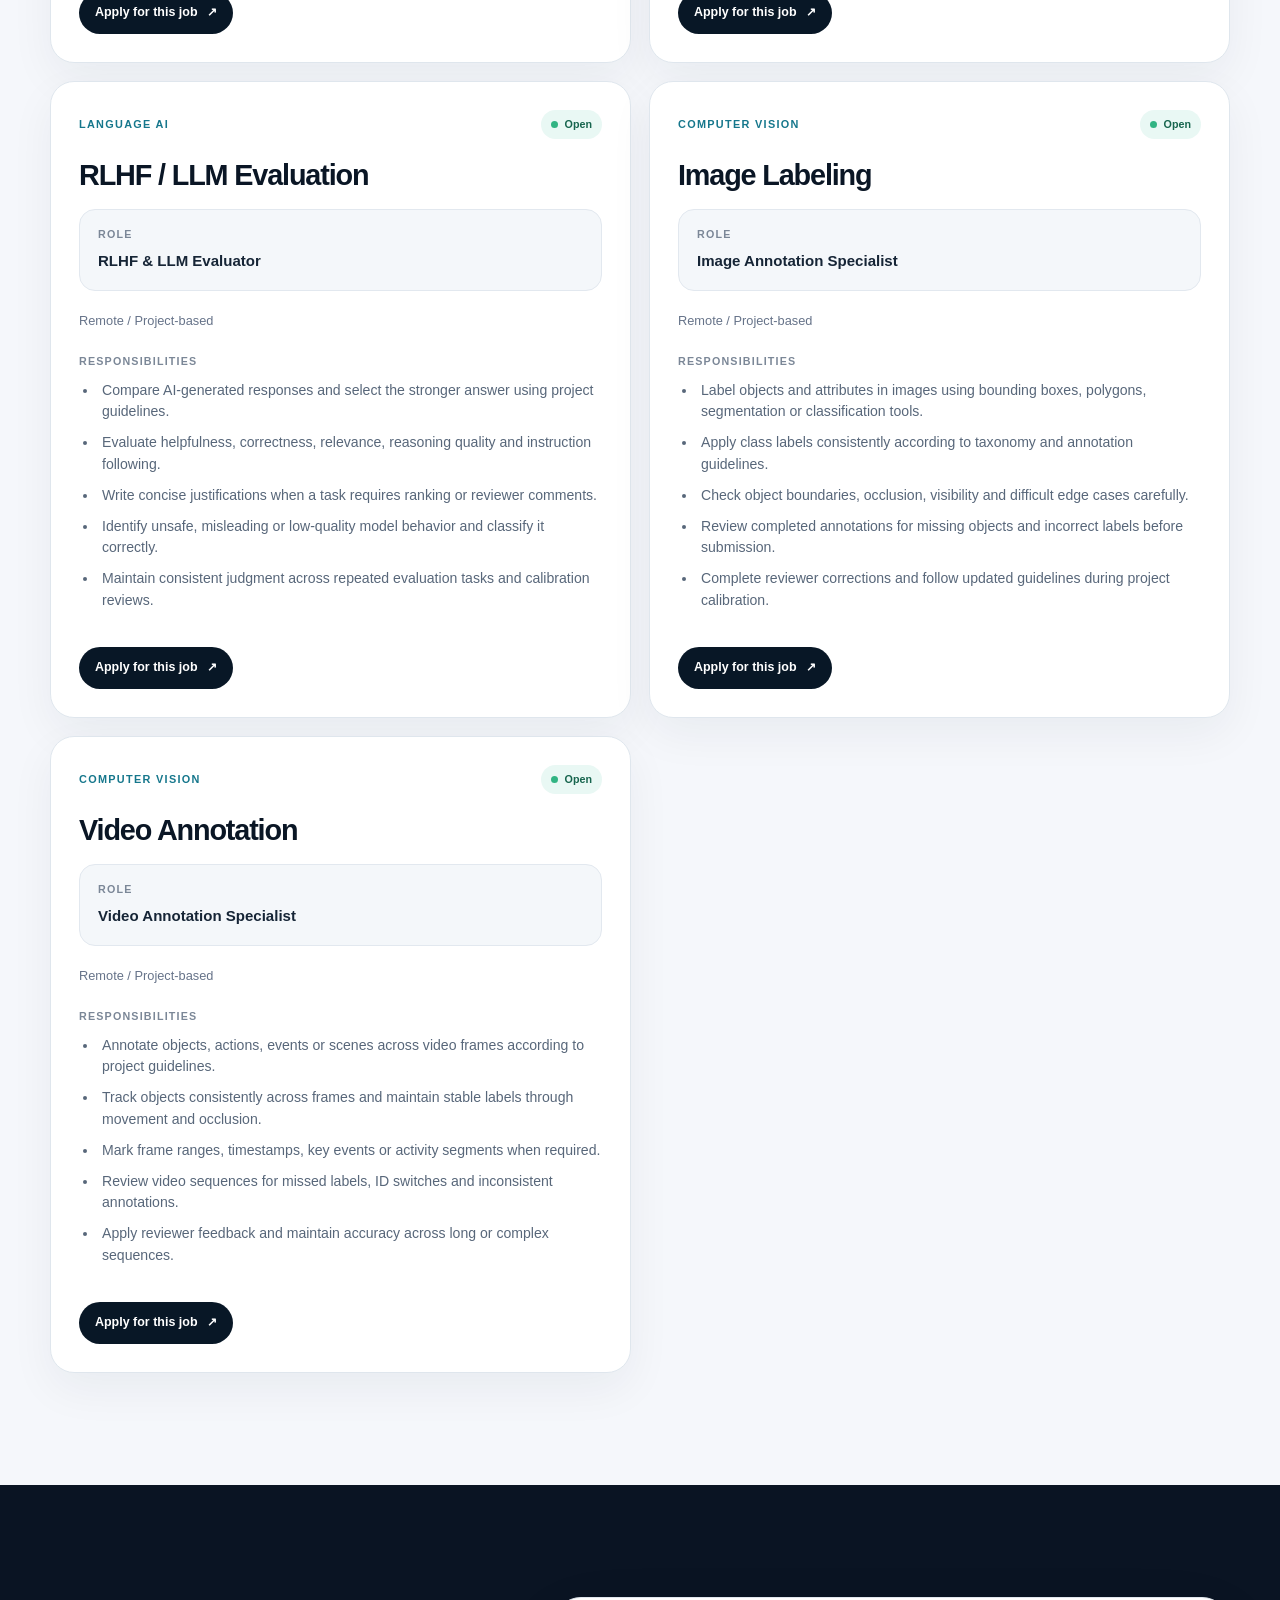
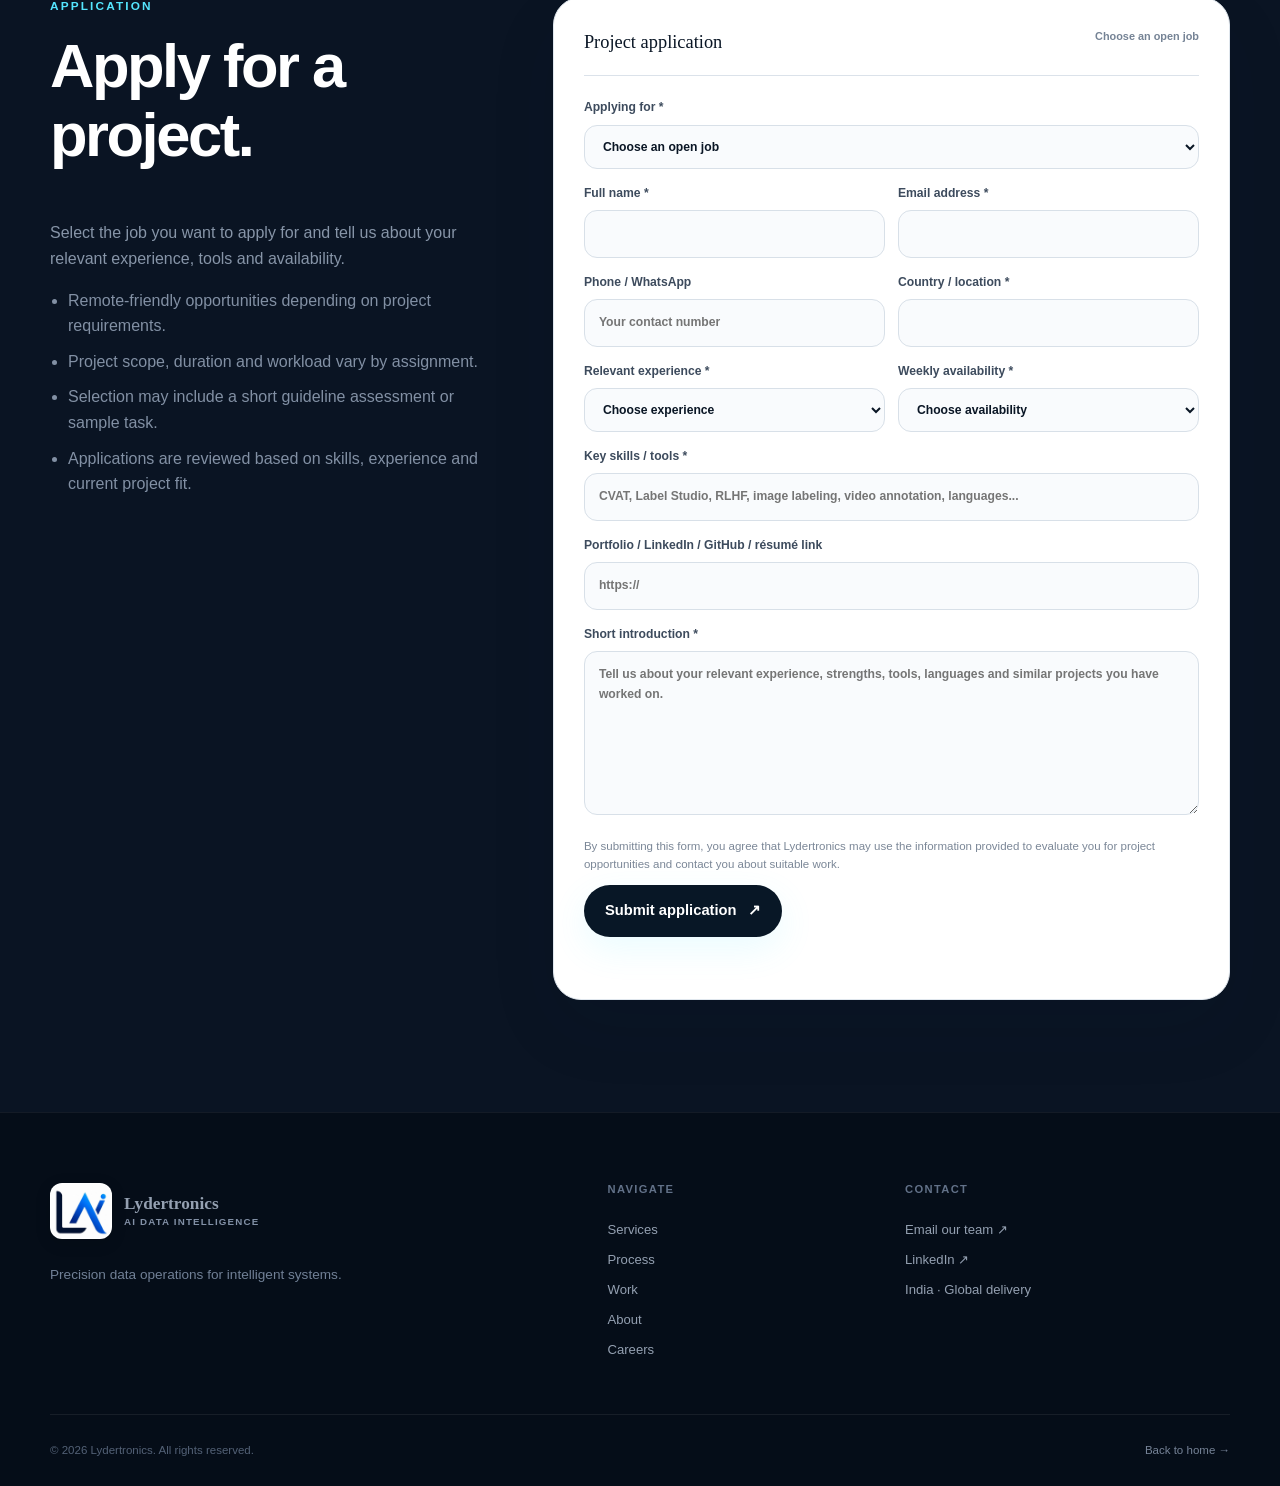
==== commit ab1ce477: "Use supplied company logo in navigation, footer, and favicon" ====
--- a/careers.html
+++ b/careers.html
@@ -8,15 +8,15 @@
   <meta name="robots" content="index, follow" />
   <meta name="theme-color" content="#07111f" />
   <link rel="canonical" href="https://lydertronicsai.com/careers.html" />
-  <link rel="icon" type="image/png" href="favicon.png" />
-  <link rel="stylesheet" href="style.css?v=20260906-polish" />
+  <link rel="icon" type="image/png" href="image/lydertronics-logo.png" />
+  <link rel="stylesheet" href="style.css?v=20260906-logo" />
   <link rel="stylesheet" href="careers-jobs.css?v=20260905-2" />
 </head>
 <body data-page="careers">
   <div class="page-noise" aria-hidden="true"></div>
   <header class="site-header scrolled" id="siteHeader">
     <div class="shell nav-shell">
-      <a class="brand" href="index.html" aria-label="Lydertronics home"><span class="brand-mark"><i></i><b>L</b></span><span class="brand-copy"><strong>Lydertronics</strong><small>AI Data Intelligence</small></span></a>
+      <a class="brand" href="index.html" aria-label="Lydertronics home"><span class="brand-mark brand-mark--logo"><img src="image/lydertronics-logo.png" alt="" width="528" height="480" decoding="async" /></span><span class="brand-copy"><strong>Lydertronics</strong><small>AI Data Intelligence</small></span></a>
       <button class="nav-toggle" id="navToggle" aria-label="Open navigation" aria-controls="mainNav" aria-expanded="false"><span></span><span></span></button>
       <nav class="main-nav" id="mainNav" aria-label="Primary navigation">
         <a href="index.html">Home</a>
@@ -125,7 +125,7 @@
 
   <footer class="site-footer">
     <div class="shell footer-grid">
-      <div><a class="brand footer-brand" href="index.html"><span class="brand-mark"><i></i><b>L</b></span><span class="brand-copy"><strong>Lydertronics</strong><small>AI Data Intelligence</small></span></a><p>Precision data operations for intelligent systems.</p></div>
+      <div><a class="brand footer-brand" href="index.html"><span class="brand-mark brand-mark--logo"><img src="image/lydertronics-logo.png" alt="" width="528" height="480" decoding="async" /></span><span class="brand-copy"><strong>Lydertronics</strong><small>AI Data Intelligence</small></span></a><p>Precision data operations for intelligent systems.</p></div>
       <div><h4>Navigate</h4><a href="index.html#services">Services</a><a href="index.html#process">Process</a><a href="index.html#work">Work</a><a href="index.html#about">About</a><a href="careers.html">Careers</a></div>
       <div><h4>Contact</h4><a href="mailto:lydertronicsai@trainbot.in">Email our team ↗</a><a href="https://www.linkedin.com/company/lydertronics-ai/" target="_blank" rel="noopener noreferrer">LinkedIn ↗</a><span>India · Global delivery</span></div>
     </div>
--- a/style.css
+++ b/style.css
@@ -123,3 +123,9 @@
 @media(max-width:1020px) and (min-width:781px){.work-visual{border-bottom:0;border-right:1px solid #29394e}.work-copy{justify-content:center}}
 @media(max-width:780px){.work-grid{gap:24px}.work-copy{padding:24px}.service-card{padding-bottom:28px}}
 @media(prefers-reduced-motion:reduce){.reveal.reveal-pending{opacity:1;transform:none}.work-card:hover,.work-card.reveal.visible:hover,.tilt-card:hover{transform:none}}
+
+/* Supplied company artwork: keep its full proportions and white background. */
+.brand-mark--logo{width:52px;height:48px;flex-shrink:0;border-radius:11px;background:#fff;border:1px solid #ffffff33;box-shadow:0 4px 16px #0002}
+.brand-mark--logo img{display:block;width:100%;height:100%;object-fit:contain}
+.footer-brand .brand-mark--logo{width:62px;height:56px;border-radius:12px}
+@media(max-width:520px){.brand-mark--logo{width:46px;height:42px}.brand{gap:10px}}
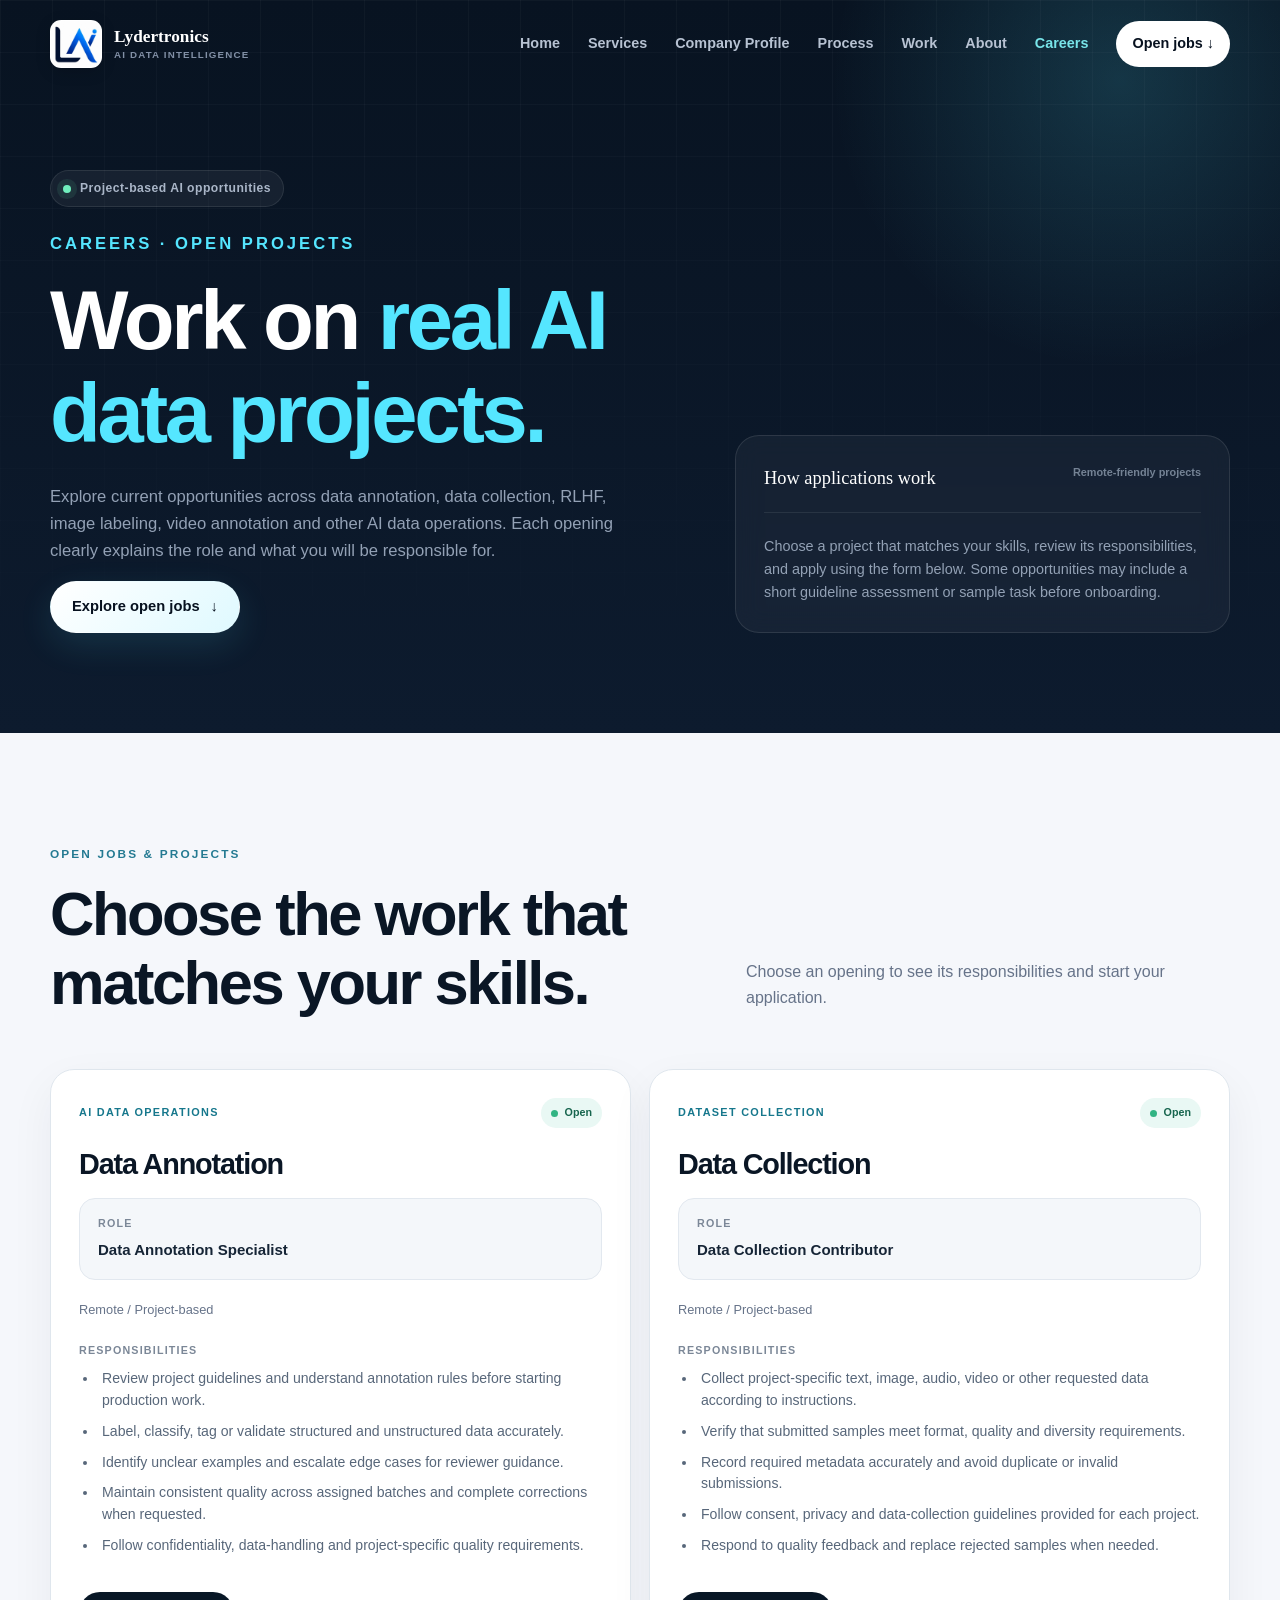
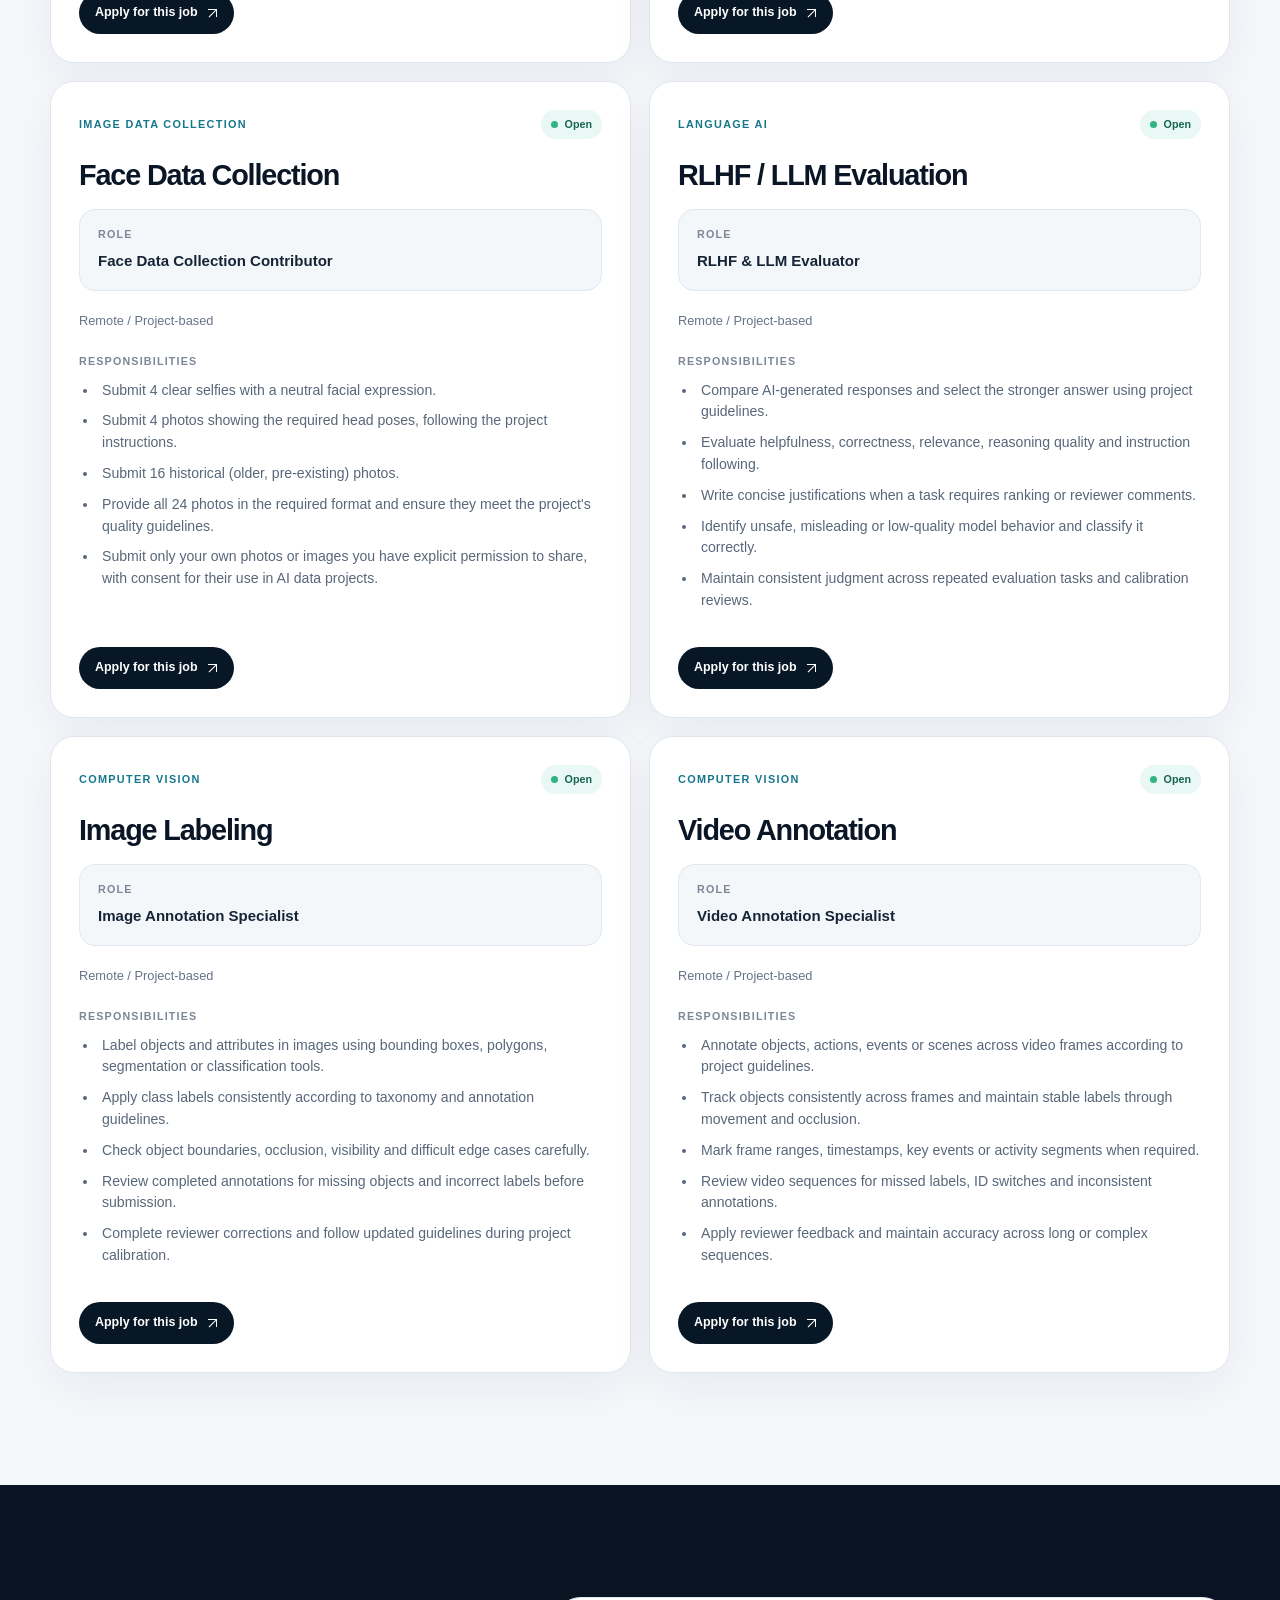
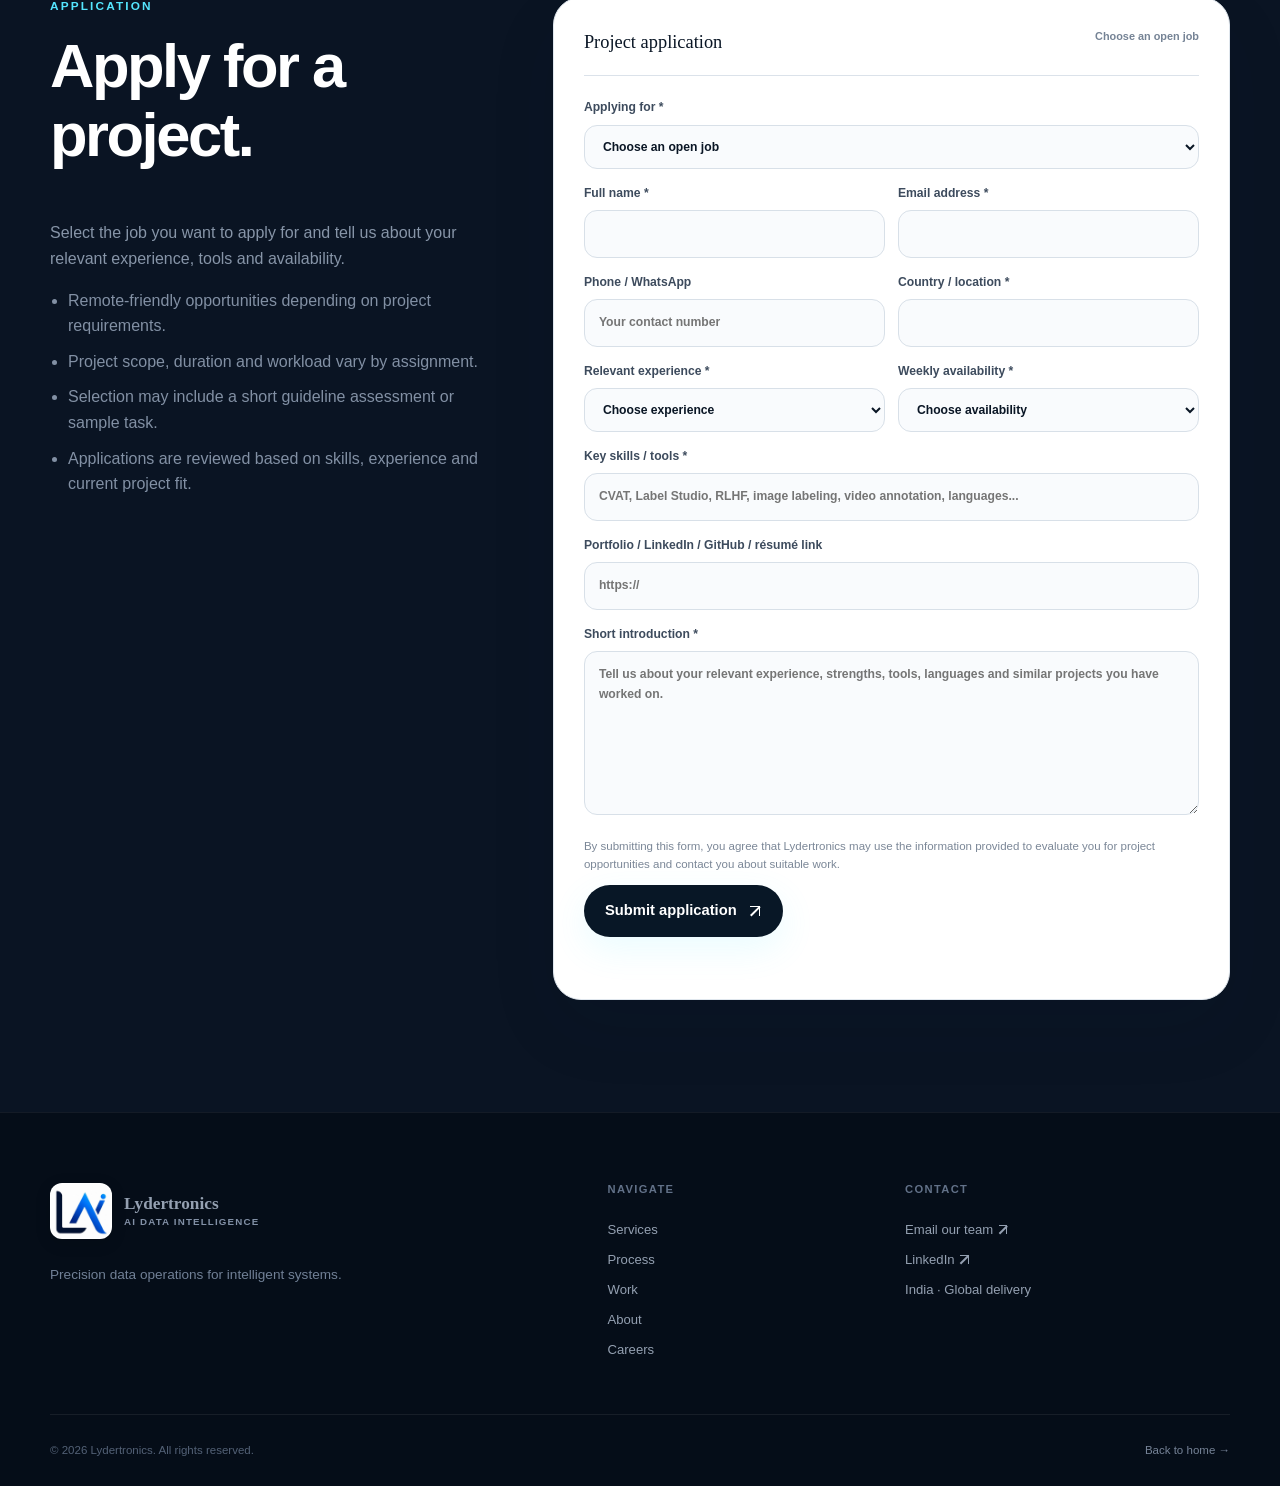
==== commit 1aec2ecb: "Show an interactive robotics annotation and repair responsive navigation" ====
--- a/careers.html
+++ b/careers.html
@@ -9,11 +9,13 @@
   <meta name="theme-color" content="#07111f" />
   <link rel="canonical" href="https://lydertronicsai.com/careers.html" />
   <link rel="icon" type="image/png" href="image/lydertronics-logo.png" />
-  <link rel="stylesheet" href="style.css?v=20260906-logo" />
+  <link rel="stylesheet" href="style.css?v=20261125" />
   <link rel="stylesheet" href="careers-jobs.css?v=20260905-2" />
+  <link rel="stylesheet" href="navigation.css?v=20261125">
+  <script defer src="navigation.js?v=20261125"></script>
 </head>
 <body data-page="careers">
-  <div class="page-noise" aria-hidden="true"></div>
+  <a class="skip-link" href="#main-content">Skip to content</a>
   <header class="site-header scrolled" id="siteHeader">
     <div class="shell nav-shell">
       <a class="brand" href="index.html" aria-label="Lydertronics home"><span class="brand-mark brand-mark--logo"><img src="image/lydertronics-logo.png" alt="" width="528" height="480" decoding="async" /></span><span class="brand-copy"><strong>Lydertronics</strong><small>AI Data Intelligence</small></span></a>
@@ -21,19 +23,20 @@
       <nav class="main-nav" id="mainNav" aria-label="Primary navigation">
         <a href="index.html">Home</a>
         <a href="index.html#services">Services</a>
+        <a href="company-profile.html">Company Profile</a>
         <a href="index.html#process">Process</a>
         <a href="index.html#work">Work</a>
         <a href="index.html#about">About</a>
-        <a href="careers.html">Careers</a>
+        <a href="careers.html" aria-current="page">Careers</a>
         <a class="nav-cta" href="#open-jobs">Open jobs <span>↓</span></a>
       </nav>
     </div>
   </header>
 
-  <main class="inner-page">
+  <main id="main-content" tabindex="-1" class="inner-page">
     <section class="page-hero">
       <div class="shell page-hero-grid">
-        <div class="reveal">
+        <div>
           <div class="status-pill"><span></span> Project-based AI opportunities</div>
           <p class="eyebrow light" style="margin-top:24px">CAREERS · OPEN PROJECTS</p>
           <h1>Work on <em>real AI data projects.</em></h1>
@@ -51,8 +54,9 @@
       <div class="shell">
         <div class="section-head reveal">
           <div class="jobs-intro"><p class="eyebrow">OPEN JOBS & PROJECTS</p><h2>Choose the work that matches your skills.</h2></div>
-          <p>Openings on this page are loaded from our job board, so new projects can be published without rebuilding this page.</p>
+          <p>Choose an opening to see its responsibilities and start your application.</p>
         </div>
+        <noscript><style>#jobsGrid,#apply{display:none}</style><p>For current openings and applications, <a href="mailto:contact@lydertronicsai.com">email our team</a>.</p></noscript>
         <div class="jobs-grid" id="jobsGrid" aria-live="polite">
           <div class="jobs-loading">Loading current opportunities…</div>
         </div>
@@ -73,7 +77,7 @@
           </ul>
         </div>
 
-        <form class="application-form reveal" id="freelancerForm" novalidate>
+        <form class="application-form reveal" id="freelancerForm" action="https://formspree.io/f/xvzvbgwo" method="post">
           <div class="form-head"><span>Project application</span><b>Choose an open job</b></div>
           <p class="selected-job-note" id="selectedJobNote"></p>
 
@@ -116,7 +120,7 @@
           <label>Portfolio / LinkedIn / GitHub / résumé link<input name="profile_url" type="url" placeholder="https://" /></label>
           <label>Short introduction *<textarea name="message" rows="7" placeholder="Tell us about your relevant experience, strengths, tools, languages and similar projects you have worked on." required></textarea></label>
           <p class="form-note">By submitting this form, you agree that Lydertronics may use the information provided to evaluate you for project opportunities and contact you about suitable work.</p>
-          <button class="button primary submit-button magnetic" type="submit">Submit application <span>↗</span></button>
+          <button class="button primary submit-button magnetic" type="submit">Submit application <span class="arrow-up" aria-hidden="true"></span></button>
           <p class="form-status" id="freelancerStatus" role="status" aria-live="polite"></p>
         </form>
       </div>
@@ -126,12 +130,12 @@
   <footer class="site-footer">
     <div class="shell footer-grid">
       <div><a class="brand footer-brand" href="index.html"><span class="brand-mark brand-mark--logo"><img src="image/lydertronics-logo.png" alt="" width="528" height="480" decoding="async" /></span><span class="brand-copy"><strong>Lydertronics</strong><small>AI Data Intelligence</small></span></a><p>Precision data operations for intelligent systems.</p></div>
-      <div><h4>Navigate</h4><a href="index.html#services">Services</a><a href="index.html#process">Process</a><a href="index.html#work">Work</a><a href="index.html#about">About</a><a href="careers.html">Careers</a></div>
-      <div><h4>Contact</h4><a href="mailto:lydertronicsai@trainbot.in">Email our team ↗</a><a href="https://www.linkedin.com/company/lydertronics-ai/" target="_blank" rel="noopener noreferrer">LinkedIn ↗</a><span>India · Global delivery</span></div>
+      <div><h4>Navigate</h4><a href="index.html#services">Services</a><a href="index.html#process">Process</a><a href="index.html#work">Work</a><a href="index.html#about">About</a><a href="careers.html" aria-current="page">Careers</a></div>
+      <div><h4>Contact</h4><a href="mailto:contact@lydertronicsai.com">Email our team <span class="arrow-up" aria-hidden="true"></span></a><a href="https://www.linkedin.com/company/lydertronics-ai/" target="_blank" rel="noopener noreferrer">LinkedIn <span class="arrow-up" aria-hidden="true"></span></a><span>India · Global delivery</span></div>
     </div>
     <div class="shell footer-bottom"><span>© <span data-year></span> Lydertronics. All rights reserved.</span><a href="index.html">Back to home →</a></div>
   </footer>
 
-  <script src="script.js?v=20260906-polish"></script>
+  <script src="script.js?v=20261125"></script>
 </body>
 </html>
--- a/style.css
+++ b/style.css
@@ -25,7 +25,7 @@
 a{color:inherit}button,input,select,textarea{font:inherit}.shell{width:min(1180px,calc(100% - 40px));margin:auto}.section{padding:112px 0;position:relative}.page-noise{position:fixed;inset:0;pointer-events:none;z-index:9999;opacity:.025;background-image:url("data:image/svg+xml,%3Csvg viewBox='0 0 180 180' xmlns='http://www.w3.org/2000/svg'%3E%3Cfilter id='n'%3E%3CfeTurbulence type='fractalNoise' baseFrequency='.9' numOctaves='2' stitchTiles='stitch'/%3E%3C/filter%3E%3Crect width='100%25' height='100%25' filter='url(%23n)' opacity='.55'/%3E%3C/svg%3E")}
 h1,h2,h3,h4,p{margin-top:0}h1,h2,h3,h4{font-family:var(--sans);font-weight:700;letter-spacing:-.04em;line-height:1.12}h1{font-size:clamp(3.8rem,7.5vw,7.3rem)}h2{font-size:clamp(2.6rem,4.8vw,5rem)}h3{font-size:1.55rem}.eyebrow{margin:0 0 16px;color:#247a92;font-size:.74rem;font-weight:800;letter-spacing:.18em;text-transform:uppercase}.eyebrow.light{color:var(--cyan)}
 .site-header{position:fixed;inset:0 0 auto;z-index:100;padding:15px 0;transition:.3s ease}.site-header.scrolled{padding:9px 0;background:rgba(5,13,25,.72);backdrop-filter:blur(20px);border-bottom:1px solid rgba(255,255,255,.08);box-shadow:0 14px 45px rgba(0,0,0,.18)}.nav-shell{min-height:58px;display:flex;align-items:center;justify-content:space-between;gap:24px}.brand{display:inline-flex;align-items:center;gap:12px;text-decoration:none}.brand-mark{position:relative;width:42px;height:42px;display:grid;place-items:center;border-radius:14px;background:linear-gradient(145deg,#12253e,#0a1627);border:1px solid rgba(255,255,255,.12);box-shadow:0 12px 30px rgba(0,0,0,.24);overflow:hidden}.brand-mark i{position:absolute;width:28px;height:28px;border-radius:50%;background:radial-gradient(circle,var(--cyan),transparent 65%);filter:blur(5px);opacity:.55}.brand-mark b{position:relative;font-family:var(--bookman);font-size:1.12rem}.brand-copy{display:flex;flex-direction:column;line-height:1}.brand-copy strong{font-family:var(--bookman);font-size:1.08rem}.brand-copy small{margin-top:5px;color:#8290a6;font-size:.61rem;font-weight:700;letter-spacing:.12em;text-transform:uppercase}.main-nav{display:flex;align-items:center;gap:28px}.main-nav a{text-decoration:none;color:#b7c2d2;font-size:.9rem;font-weight:700;transition:.2s}.main-nav a:hover{color:#fff}.main-nav .nav-cta{padding:11px 16px;border-radius:999px;background:#fff;color:#07111f}.main-nav .nav-cta:hover{background:var(--cyan);color:#07111f}.nav-toggle{display:none;border:0;background:transparent;width:44px;height:44px;padding:10px}.nav-toggle span{display:block;height:2px;background:#fff;margin:7px 0;border-radius:2px;transition:.2s}
-.hero{position:relative;min-height:100vh;padding:150px 0 0;display:flex;flex-direction:column;justify-content:center;overflow:hidden;background:radial-gradient(circle at 75% 24%,rgba(74,125,255,.12),transparent 28%),radial-gradient(circle at 28% 15%,rgba(85,230,255,.09),transparent 25%),linear-gradient(180deg,#07111f 0%,#0a1424 100%)}.hero-grid-bg,.performance-grid-bg{position:absolute;inset:0;background-image:linear-gradient(rgba(255,255,255,.035) 1px,transparent 1px),linear-gradient(90deg,rgba(255,255,255,.035) 1px,transparent 1px);background-size:52px 52px;mask-image:linear-gradient(to bottom,black,transparent 82%);animation:gridDrift 22s linear infinite}.hero-orb{position:absolute;border-radius:50%;filter:blur(70px);opacity:.38;animation:orbFloat 11s ease-in-out infinite alternate}.orb-a{width:420px;height:420px;background:#2d64ff;right:-100px;top:10%}.orb-b{width:360px;height:360px;background:#18bedb;left:-140px;bottom:4%;animation-delay:-4s}.hero-layout{position:relative;z-index:2;display:grid;grid-template-columns:1.03fr .97fr;gap:70px;align-items:center}.status-pill{display:inline-flex;align-items:center;gap:9px;padding:8px 12px;border-radius:999px;background:rgba(255,255,255,.055);border:1px solid rgba(255,255,255,.09);color:#aab6c8;font-size:.76rem;font-weight:700;letter-spacing:.04em}.status-pill span{width:8px;height:8px;border-radius:50%;background:var(--green);box-shadow:0 0 0 6px rgba(112,239,189,.09);animation:pulse 1.8s infinite}.hero-copy h1{margin:24px 0 28px;max-width:820px}.hero-copy h1 em{display:block;font-style:normal;background:linear-gradient(95deg,#fff 8%,var(--cyan) 48%,#8ca6ff 95%);-webkit-background-clip:text;background-clip:text;color:transparent}.hero-lede{max-width:690px;color:#98a6ba;font-size:1.15rem;line-height:1.8}.hero-actions{display:flex;flex-wrap:wrap;gap:14px;margin-top:34px}.button{display:inline-flex;align-items:center;justify-content:center;gap:11px;min-height:52px;padding:0 21px;border-radius:999px;text-decoration:none;border:1px solid transparent;font-weight:800;font-size:.92rem;cursor:pointer;transition:transform .22s ease,background .22s ease,border-color .22s ease,color .22s ease,box-shadow .22s ease}.button:hover{transform:translateY(-2px)}.button.primary{background:linear-gradient(135deg,#fff,#dff9ff);color:#07111f;box-shadow:0 12px 35px rgba(85,230,255,.12)}.button.primary:hover{box-shadow:0 16px 42px rgba(85,230,255,.22)}.button.ghost{border-color:rgba(255,255,255,.14);color:#d7dfeb;background:rgba(255,255,255,.035)}.button.ghost:hover{border-color:rgba(85,230,255,.4);background:rgba(85,230,255,.07)}.hero-metrics{display:grid;grid-template-columns:repeat(3,1fr);gap:18px;margin-top:50px;max-width:680px}.hero-metrics div{padding-top:18px;border-top:1px solid rgba(255,255,255,.12)}.hero-metrics strong{display:block;font-family:var(--bookman);font-size:1.6rem}.hero-metrics span{display:block;color:#78879c;font-size:.76rem;margin-top:3px}.hero-stage{position:relative;min-height:560px;display:grid;place-items:center;perspective:1200px}.stage-glow{position:absolute;width:72%;aspect-ratio:1;border-radius:50%;background:radial-gradient(circle,rgba(85,230,255,.24),rgba(74,125,255,.08) 42%,transparent 68%);filter:blur(12px);animation:breath 4.5s ease-in-out infinite}.data-console{position:relative;width:min(100%,540px);border-radius:28px;background:linear-gradient(180deg,rgba(19,36,59,.92),rgba(9,21,37,.94));border:1px solid rgba(255,255,255,.1);box-shadow:0 35px 100px rgba(0,0,0,.38),inset 0 1px rgba(255,255,255,.04);overflow:hidden;transform-style:preserve-3d;transition:transform .18s ease}.console-head{height:58px;display:flex;align-items:center;padding:0 18px;border-bottom:1px solid rgba(255,255,255,.08)}.console-dots{display:flex;gap:7px}.console-dots span{width:8px;height:8px;border-radius:50%;background:#5c6c82}.console-label{margin:auto;color:#8290a6;font-size:.65rem;font-weight:800;letter-spacing:.14em}.live-badge{padding:5px 8px;border-radius:999px;background:rgba(112,239,189,.09);color:var(--green);font-size:.6rem;font-weight:800;letter-spacing:.08em}.console-body{padding:18px}.quality-core{display:grid;grid-template-columns:1fr 1.1fr;gap:16px}.quality-ring{min-height:230px;position:relative;display:grid;place-items:center;border-radius:22px;background:rgba(255,255,255,.025);border:1px solid rgba(255,255,255,.06)}.quality-ring svg{width:160px;transform:rotate(-90deg)}.quality-ring circle{fill:none;stroke-width:7}.ring-track{stroke:rgba(255,255,255,.07)}.ring-value{stroke:var(--cyan);stroke-linecap:round;stroke-dasharray:301.6;stroke-dashoffset:16;filter:drop-shadow(0 0 7px rgba(85,230,255,.55));animation:ringDraw 2.2s ease both}.quality-ring>div{position:absolute;text-align:center}.quality-ring strong{display:block;font-family:var(--bookman);font-size:2.2rem}.quality-ring span{color:#76869c;font-size:.63rem;letter-spacing:.13em}.pipeline-list{display:flex;flex-direction:column;justify-content:space-between;padding:8px 0}.pipeline-list div{display:grid;grid-template-columns:32px 1fr 14px;align-items:center;min-height:46px;padding:0 12px;border-radius:12px;background:rgba(255,255,255,.025);border:1px solid rgba(255,255,255,.05)}.pipeline-list span{color:#5d6d82;font-size:.7rem}.pipeline-list b{font-size:.82rem}.pipeline-list i{width:8px;height:8px;border-radius:50%;background:#415069}.pipeline-list .ok-dot{background:var(--green);box-shadow:0 0 10px rgba(112,239,189,.5)}.pipeline-list .pulse-dot{background:var(--cyan);box-shadow:0 0 0 0 rgba(85,230,255,.5);animation:dotPulse 1.6s infinite}.signal-panel{margin-top:15px;padding:16px;border-radius:20px;background:rgba(255,255,255,.025);border:1px solid rgba(255,255,255,.06)}.signal-top,.signal-foot{display:flex;justify-content:space-between;gap:12px;color:#7f8da1;font-size:.67rem}.signal-top b{color:var(--green)}.signal-chart{height:112px;display:flex;align-items:end;gap:7px;position:relative;margin:16px 0;overflow:hidden}.signal-chart>span{flex:1;height:var(--h);border-radius:6px 6px 2px 2px;background:linear-gradient(180deg,var(--cyan),rgba(74,125,255,.35));opacity:.78;transform-origin:bottom;animation:barGrow 1.2s ease both}.signal-chart>span:nth-child(2n){animation-delay:.08s}.signal-chart>span:nth-child(3n){animation-delay:.16s}.scan-line{position:absolute;top:0;left:0;right:0;height:1px;background:linear-gradient(90deg,transparent,var(--cyan),transparent);box-shadow:0 0 12px var(--cyan);animation:scan 3s linear infinite}.float-chip{position:absolute;z-index:3;padding:10px 13px;border-radius:14px;background:rgba(15,29,49,.78);border:1px solid rgba(255,255,255,.1);backdrop-filter:blur(16px);box-shadow:0 15px 38px rgba(0,0,0,.25);font-size:.72rem;font-weight:800;color:#c9d4e3;animation:chipFloat 4.2s ease-in-out infinite}.float-chip span{color:var(--cyan);margin-right:6px}.chip-1{left:0;top:16%}.chip-2{right:-5px;top:26%;animation-delay:-1.2s}.chip-3{left:4%;bottom:16%;animation-delay:-2.3s}.chip-4{right:3%;bottom:8%;animation-delay:-3.1s}.ticker-wrap{position:relative;z-index:2;margin-top:78px;border-top:1px solid rgba(255,255,255,.08);border-bottom:1px solid rgba(255,255,255,.08);overflow:hidden;background:rgba(255,255,255,.015)}.ticker-track{width:max-content;display:flex;align-items:center;gap:26px;padding:15px 0;animation:ticker 28s linear infinite;color:#78879b;font-size:.7rem;font-weight:800;letter-spacing:.11em;text-transform:uppercase}.ticker-track i{width:5px;height:5px;border-radius:50%;background:var(--cyan)}
+.hero{position:relative;min-height:100vh;padding:150px 0 0;display:flex;flex-direction:column;justify-content:center;overflow:hidden;background:radial-gradient(circle at 75% 24%,rgba(74,125,255,.12),transparent 28%),radial-gradient(circle at 28% 15%,rgba(85,230,255,.09),transparent 25%),linear-gradient(180deg,#07111f 0%,#0a1424 100%)}.hero-grid-bg,.performance-grid-bg{position:absolute;inset:0;background-image:linear-gradient(rgba(255,255,255,.035) 1px,transparent 1px),linear-gradient(90deg,rgba(255,255,255,.035) 1px,transparent 1px);background-size:52px 52px;mask-image:linear-gradient(to bottom,black,transparent 82%);animation:gridDrift 22s linear infinite}.hero-orb{position:absolute;border-radius:50%;filter:blur(70px);opacity:.38;animation:orbFloat 11s ease-in-out infinite alternate}.orb-a{width:420px;height:420px;background:#2d64ff;right:-100px;top:10%}.orb-b{width:360px;height:360px;background:#18bedb;left:-140px;bottom:4%;animation-delay:-4s}.hero-layout{position:relative;z-index:2;display:grid;grid-template-columns:1.03fr .97fr;gap:70px;align-items:center}.status-pill{display:inline-flex;align-items:center;gap:9px;padding:8px 12px;border-radius:999px;background:rgba(255,255,255,.055);border:1px solid rgba(255,255,255,.09);color:#aab6c8;font-size:.76rem;font-weight:700;letter-spacing:.04em}.status-pill span{width:8px;height:8px;border-radius:50%;background:var(--green);box-shadow:0 0 0 6px rgba(112,239,189,.09);animation:pulse 1.8s infinite}.hero-copy h1{margin:24px 0 28px;max-width:820px}.hero-copy h1 em{display:block;font-style:normal;background:linear-gradient(95deg,#fff 8%,var(--cyan) 48%,#8ca6ff 95%);-webkit-background-clip:text;background-clip:text;color:transparent}.hero-lede{max-width:690px;color:#98a6ba;font-size:1.15rem;line-height:1.8}.hero-actions{display:flex;flex-wrap:wrap;gap:14px;margin-top:34px}.button{display:inline-flex;align-items:center;justify-content:center;gap:11px;min-height:52px;padding:0 21px;border-radius:999px;text-decoration:none;border:1px solid transparent;font-weight:800;font-size:.92rem;cursor:pointer;transition:transform .22s ease,background .22s ease,border-color .22s ease,color .22s ease,box-shadow .22s ease}.button:hover{transform:translateY(-2px)}.button.primary{background:linear-gradient(135deg,#fff,#dff9ff);color:#07111f;box-shadow:0 12px 35px rgba(85,230,255,.12)}.button.primary:hover{box-shadow:0 16px 42px rgba(85,230,255,.22)}.button.ghost{border-color:rgba(255,255,255,.14);color:#d7dfeb;background:rgba(255,255,255,.035)}.button.ghost:hover{border-color:rgba(85,230,255,.4);background:rgba(85,230,255,.07)}.hero-metrics{display:grid;grid-template-columns:repeat(3,1fr);gap:18px;margin-top:50px;max-width:680px}.hero-metrics div{padding-top:18px;border-top:1px solid rgba(255,255,255,.12)}.hero-metrics strong{display:block;font-family:var(--bookman);font-size:1.6rem}.hero-metrics span{display:block;color:#78879c;font-size:.76rem;margin-top:3px}.ticker-wrap{position:relative;z-index:2;margin-top:78px;border-top:1px solid rgba(255,255,255,.08);border-bottom:1px solid rgba(255,255,255,.08);overflow:hidden;background:rgba(255,255,255,.015)}.ticker-track{width:max-content;display:flex;align-items:center;gap:26px;padding:15px 0;animation:ticker 28s linear infinite;color:#78879b;font-size:.7rem;font-weight:800;letter-spacing:.11em;text-transform:uppercase}.ticker-track i{width:5px;height:5px;border-radius:50%;background:var(--cyan)}
 .light-section{background:var(--paper);color:var(--ink)}.section-head{display:grid;grid-template-columns:1.12fr .88fr;gap:80px;align-items:end;margin-bottom:52px}.section-head h2{margin-bottom:0;max-width:780px}.section-head>p{max-width:520px;justify-self:end;color:var(--muted);margin-bottom:7px;font-size:1rem}.service-grid{display:grid;grid-template-columns:repeat(3,1fr);gap:16px}.service-card{position:relative;min-height:360px;padding:28px;border-radius:24px;background:#fff;border:1px solid #dfe6ed;box-shadow:0 18px 45px rgba(16,31,49,.045);overflow:hidden;transition:transform .3s ease,box-shadow .3s ease,border-color .3s ease}.service-card:before{content:"";position:absolute;width:180px;height:180px;border-radius:50%;background:radial-gradient(circle,rgba(85,230,255,.22),transparent 67%);right:-90px;top:-90px;opacity:0;transition:.3s}.service-card:hover{transform:translateY(-8px);border-color:#b9d9e2;box-shadow:0 26px 60px rgba(16,31,49,.10)}.service-card:hover:before{opacity:1}.service-icon{width:48px;height:48px;border-radius:14px;display:grid;place-items:center;background:#0a1727;color:#fff;font-family:var(--bookman);font-size:.85rem}.service-line{width:48px;height:2px;background:linear-gradient(90deg,var(--cyan-2),transparent);margin:36px 0 28px}.service-card h3{margin-bottom:13px}.service-card p{color:var(--muted);min-height:110px}.tags{display:flex;gap:8px;flex-wrap:wrap;margin-top:22px}.tags span{padding:6px 9px;border-radius:999px;background:#f3f6f9;color:#5c697b;font-size:.67rem;font-weight:700}.service-card>a{position:absolute;left:28px;bottom:25px;text-decoration:none;color:#0a6071;font-size:.78rem;font-weight:800}.service-card>a b{margin-left:5px}
 .dark-section{background:#091322;overflow:hidden}.performance-section{padding:130px 0}.performance-grid-bg{opacity:.55;mask-image:linear-gradient(90deg,transparent,black 45%,black 100%)}.performance-grid{position:relative;z-index:2;display:grid;grid-template-columns:1fr 1fr;gap:80px;align-items:center}.performance-copy>p:not(.eyebrow){color:#8e9bb0;max-width:620px;font-size:1.04rem}.quality-points{margin-top:40px;display:grid;gap:12px}.quality-points>div{display:grid;grid-template-columns:45px 1fr;column-gap:16px;padding:17px 0;border-top:1px solid rgba(255,255,255,.08)}.quality-points span{grid-row:1/3;color:var(--cyan);font-size:.72rem}.quality-points strong{font-family:var(--bookman);font-size:1.05rem}.quality-points p{margin:5px 0 0;color:#78869a;font-size:.86rem}.performance-visual{min-height:560px;display:grid;place-items:center;perspective:1000px}.orbit-ui{position:relative;width:min(100%,520px);aspect-ratio:1;border-radius:34px;background:radial-gradient(circle at center,rgba(85,230,255,.07),transparent 45%),rgba(255,255,255,.018);border:1px solid rgba(255,255,255,.08);box-shadow:0 30px 80px rgba(0,0,0,.28);overflow:hidden;transition:transform .18s ease}.orbit-ring{position:absolute;border:1px solid rgba(85,230,255,.12);border-radius:50%;inset:50%;transform:translate(-50%,-50%)}.ring-1{width:42%;height:42%;animation:spin 18s linear infinite}.ring-2{width:66%;height:66%;border-style:dashed;animation:spinReverse 24s linear infinite}.ring-3{width:86%;height:86%;opacity:.55;animation:spin 30s linear infinite}.orbit-core{position:absolute;inset:50% auto auto 50%;transform:translate(-50%,-50%);width:150px;height:150px;border-radius:50%;display:flex;flex-direction:column;align-items:center;justify-content:center;background:linear-gradient(145deg,#10283d,#0c1a2c);border:1px solid rgba(85,230,255,.22);box-shadow:0 0 50px rgba(85,230,255,.12)}.orbit-core span,.orbit-core small{color:#74849a;font-size:.62rem;letter-spacing:.1em}.orbit-core strong{font-family:var(--bookman);font-size:2rem;margin:4px 0}.orbit-node{position:absolute;width:92px;height:92px;border-radius:24px;display:flex;flex-direction:column;justify-content:center;align-items:center;background:rgba(12,27,46,.88);border:1px solid rgba(255,255,255,.09);box-shadow:0 15px 35px rgba(0,0,0,.25);animation:nodeFloat 5s ease-in-out infinite}.orbit-node b{font-family:var(--bookman);font-size:.9rem}.orbit-node span{color:#718096;font-size:.62rem}.node-a{left:9%;top:12%}.node-b{right:8%;top:18%;animation-delay:-1.3s}.node-c{left:13%;bottom:10%;animation-delay:-2.2s}.node-d{right:10%;bottom:12%;animation-delay:-3.1s}
 .process-wrap{position:relative}.process-progress{position:absolute;left:0;right:0;top:48px;height:2px;background:#dfe6ed}.process-progress span{display:block;width:100%;height:100%;transform:scaleX(0);transform-origin:left;background:linear-gradient(90deg,#1e9bb1,#69dced,#597eff);transition:transform .12s linear}.process-cards{position:relative;display:grid;grid-template-columns:repeat(4,1fr);gap:14px}.process-card{padding:20px 20px 26px;border-radius:20px;background:#fff;border:1px solid #dfe6ed;box-shadow:0 12px 30px rgba(16,31,49,.04)}.process-num{display:block;color:#7c8999;font-size:.68rem;font-weight:800}.process-icon{width:58px;height:58px;margin:18px 0 38px;border-radius:18px;display:grid;place-items:center;background:#091726;color:var(--cyan);font-family:var(--bookman);font-size:1.3rem;box-shadow:0 10px 30px rgba(9,23,38,.12)}.process-card p{color:var(--muted);margin-bottom:0;font-size:.91rem}
@@ -71,9 +71,9 @@
 .inner-page{background:var(--paper);color:var(--ink)}.page-hero{position:relative;padding:170px 0 100px;background:linear-gradient(180deg,#081321 0%,#0d1b2e 100%);color:#fff;overflow:hidden}.page-hero:before{content:"";position:absolute;width:600px;height:600px;border-radius:50%;background:radial-gradient(circle,rgba(85,230,255,.16),transparent 68%);right:-140px;top:-220px;animation:orbFloat 10s ease-in-out infinite alternate}.page-hero:after{content:"";position:absolute;inset:0;background-image:linear-gradient(rgba(255,255,255,.03) 1px,transparent 1px),linear-gradient(90deg,rgba(255,255,255,.03) 1px,transparent 1px);background-size:52px 52px;mask-image:linear-gradient(to bottom,black,transparent)}.page-hero-grid{position:relative;z-index:2;display:grid;grid-template-columns:1.1fr .9fr;gap:80px;align-items:end}.page-hero h1{font-size:clamp(3.5rem,6.5vw,6.5rem);margin-bottom:24px}.page-hero h1 em{font-style:normal;color:var(--cyan)}.page-hero p{color:#93a1b5;max-width:720px;font-size:1.04rem}.page-note{padding:28px;border-radius:24px;background:rgba(255,255,255,.045);border:1px solid rgba(255,255,255,.1);backdrop-filter:blur(12px)}.page-note strong{font-family:var(--bookman);font-size:1.15rem}.page-note p{font-size:.9rem;margin:12px 0 0}.role-grid{display:grid;grid-template-columns:repeat(3,1fr);gap:15px}.role-card{padding:26px;border-radius:22px;background:#fff;border:1px solid #dfe6ed;box-shadow:0 14px 38px rgba(16,31,49,.045);transition:.25s}.role-card:hover{transform:translateY(-6px);box-shadow:0 22px 50px rgba(16,31,49,.09)}.role-card>span{color:#1c8092;font-size:.66rem;font-weight:800;letter-spacing:.12em}.role-card h3{margin:38px 0 12px}.role-card p{color:var(--muted);margin-bottom:0;font-size:.9rem}.apply-section{background:#0a1423;color:#fff}.apply-grid{display:grid;grid-template-columns:.78fr 1.22fr;gap:70px;align-items:start}.apply-copy{position:sticky;top:110px}.apply-copy>p:not(.eyebrow){color:#8795a8}.apply-copy ul{padding-left:18px;color:#8290a4}.apply-copy li{margin-bottom:10px}.application-form{background:#fff;color:var(--ink)}.form-note{color:#7b8797;font-size:.72rem}
 .reveal{opacity:1;transform:none;transition:opacity .75s cubic-bezier(.2,.65,.25,1),transform .75s cubic-bezier(.2,.65,.25,1)}.reveal.reveal-pending{opacity:0;transform:translateY(20px)}.reveal.visible{opacity:1;transform:none}.service-card.reveal:nth-child(2),.process-card.reveal:nth-child(2),.role-card.reveal:nth-child(2){transition-delay:.08s}.service-card.reveal:nth-child(3),.process-card.reveal:nth-child(3),.role-card.reveal:nth-child(3){transition-delay:.14s}.service-card.reveal:nth-child(4),.process-card.reveal:nth-child(4),.role-card.reveal:nth-child(4){transition-delay:.2s}.service-card.reveal:nth-child(5),.role-card.reveal:nth-child(5){transition-delay:.26s}.service-card.reveal:nth-child(6),.role-card.reveal:nth-child(6){transition-delay:.32s}
 @keyframes gridDrift{to{transform:translate3d(0,26px,0)}}@keyframes orbFloat{to{transform:translate3d(50px,36px,0) scale(1.08)}}@keyframes pulse{50%{box-shadow:0 0 0 10px rgba(112,239,189,0)}}@keyframes breath{50%{transform:scale(1.06);opacity:.72}}@keyframes ringDraw{from{stroke-dashoffset:301.6}}@keyframes dotPulse{70%{box-shadow:0 0 0 9px rgba(85,230,255,0)}}@keyframes barGrow{from{transform:scaleY(.12);opacity:.2}}@keyframes scan{from{transform:translateY(0)}to{transform:translateY(130px)}}@keyframes chipFloat{50%{transform:translateY(-10px)}}@keyframes ticker{to{transform:translateX(-50%)}}@keyframes spin{to{transform:translate(-50%,-50%) rotate(360deg)}}@keyframes spinReverse{to{transform:translate(-50%,-50%) rotate(-360deg)}}@keyframes nodeFloat{50%{transform:translateY(-9px)}}@keyframes scanVision{0%,100%{transform:translateY(20px);opacity:.3}50%{transform:translateY(125px);opacity:.8}}@keyframes audio{to{transform:scaleY(.48);opacity:.6}}
-@media(max-width:1020px){.hero-layout,.performance-grid,.about-grid,.contact-grid,.page-hero-grid,.apply-grid{grid-template-columns:1fr}.hero-stage{min-height:520px}.service-grid,.role-grid{grid-template-columns:1fr 1fr}.process-cards{grid-template-columns:1fr 1fr}.process-progress{display:none}.work-grid{grid-template-columns:1fr}.work-card{display:grid;grid-template-columns:minmax(0,.9fr) minmax(0,1.1fr)}.section-head{grid-template-columns:1fr;gap:18px}.section-head>p{justify-self:start}.about-stats{max-width:680px}.apply-copy{position:static}.page-note{max-width:680px}.footer-grid{grid-template-columns:1.2fr .8fr 1fr}}
-@media(max-width:780px){.section{padding:82px 0}.site-header{padding:10px 0}.nav-toggle{display:block}.main-nav{position:absolute;top:70px;left:20px;right:20px;display:none;flex-direction:column;align-items:stretch;gap:0;padding:10px;border-radius:20px;background:rgba(8,19,33,.96);border:1px solid rgba(255,255,255,.09);box-shadow:0 25px 55px rgba(0,0,0,.3);backdrop-filter:blur(20px)}.main-nav.open{display:flex}.main-nav a{padding:13px 12px}.main-nav .nav-cta{text-align:center;margin-top:4px}.hero{padding-top:125px}.hero-layout{gap:35px}.hero-metrics{grid-template-columns:1fr 1fr}.hero-stage{min-height:460px}.float-chip{font-size:.65rem}.quality-core{grid-template-columns:1fr}.pipeline-list{gap:7px}.console-body{padding:13px}.quality-ring{min-height:185px}.service-grid,.role-grid,.process-cards,.about-stats{grid-template-columns:1fr}.service-card{min-height:auto;padding-bottom:72px}.work-card{display:block}.work-visual{min-height:294px;height:auto}.footer-grid{grid-template-columns:1fr;gap:35px}.footer-bottom{flex-direction:column}.page-hero{padding-top:130px}.form-row{grid-template-columns:1fr}.contact-form,.application-form{padding:22px}.form-head{flex-direction:column}.ticker-wrap{margin-top:45px}}
-@media(max-width:520px){.shell{width:min(100% - 28px,1180px)}h1{font-size:clamp(3rem,16vw,4.7rem)}h2{font-size:clamp(2.25rem,11vw,3.5rem)}.brand-copy small{display:none}.hero-metrics{grid-template-columns:1fr}.hero-stage{min-height:400px}.data-console{border-radius:22px}.quality-ring svg{width:135px}.quality-ring strong{font-size:1.8rem}.float-chip{display:none}.orbit-ui{border-radius:24px}.orbit-node{width:78px;height:78px}.orbit-core{width:125px;height:125px}.node-a{left:5%;top:7%}.node-b{right:4%;top:13%}.node-c{left:8%;bottom:7%}.node-d{right:5%;bottom:9%}.performance-visual{min-height:430px}.contact-list>a,.contact-list>div{flex-direction:column;gap:3px}.page-hero h1{font-size:clamp(3rem,15vw,4.8rem)}}
+@media(max-width:1020px){.hero-layout,.performance-grid,.about-grid,.contact-grid,.page-hero-grid,.apply-grid{grid-template-columns:1fr}.service-grid,.role-grid{grid-template-columns:1fr 1fr}.process-cards{grid-template-columns:1fr 1fr}.process-progress{display:none}.work-grid{grid-template-columns:1fr}.work-card{display:grid;grid-template-columns:minmax(0,.9fr) minmax(0,1.1fr)}.section-head{grid-template-columns:1fr;gap:18px}.section-head>p{justify-self:start}.about-stats{max-width:680px}.apply-copy{position:static}.page-note{max-width:680px}.footer-grid{grid-template-columns:1.2fr .8fr 1fr}}
+@media(max-width:780px){.section{padding:82px 0}.site-header{padding:10px 0}.nav-toggle{display:block}.main-nav{position:absolute;top:70px;left:20px;right:20px;display:none;flex-direction:column;align-items:stretch;gap:0;padding:10px;border-radius:20px;background:rgba(8,19,33,.96);border:1px solid rgba(255,255,255,.09);box-shadow:0 25px 55px rgba(0,0,0,.3);backdrop-filter:blur(20px)}.main-nav.open{display:flex}.main-nav a{padding:13px 12px}.main-nav .nav-cta{text-align:center;margin-top:4px}.hero{padding-top:125px}.hero-layout{gap:35px}.hero-metrics{grid-template-columns:1fr 1fr}.service-grid,.role-grid,.process-cards,.about-stats{grid-template-columns:1fr}.service-card{min-height:auto;padding-bottom:72px}.work-card{display:block}.work-visual{min-height:294px;height:auto}.footer-grid{grid-template-columns:1fr;gap:35px}.footer-bottom{flex-direction:column}.page-hero{padding-top:130px}.form-row{grid-template-columns:1fr}.contact-form,.application-form{padding:22px}.form-head{flex-direction:column}.ticker-wrap{margin-top:45px}}
+@media(max-width:520px){.shell{width:min(100% - 28px,1180px)}h1{font-size:clamp(3rem,16vw,4.7rem)}h2{font-size:clamp(2.25rem,11vw,3.5rem)}.brand-copy small{display:none}.hero-metrics{grid-template-columns:1fr}.orbit-ui{border-radius:24px}.orbit-node{width:78px;height:78px}.orbit-core{width:125px;height:125px}.node-a{left:5%;top:7%}.node-b{right:4%;top:13%}.node-c{left:8%;bottom:7%}.node-d{right:5%;bottom:9%}.performance-visual{min-height:430px}.contact-list>a,.contact-list>div{flex-direction:column;gap:3px}.page-hero h1{font-size:clamp(3rem,15vw,4.8rem)}}
 @media(prefers-reduced-motion:reduce){html{scroll-behavior:auto}*,*:before,*:after{animation:none!important;transition:none!important}.reveal{opacity:1;transform:none}.ticker-track{transform:none}}
 
 /* DESKTOP SERVICE CARD FOOTER FIX */
@@ -106,7 +106,7 @@
 
 /* Small, compositor-friendly interactions; no pointer-following layout work. */
 a:focus-visible,button:focus-visible{outline:3px solid #21bfdc;outline-offset:5px}
-section[id]{scroll-margin-top:100px}
+
 .site-header{transition:background .25s ease,box-shadow .25s ease,padding .25s ease}
 .hero-grid-bg,.performance-grid-bg{animation:none}
 .page-noise{display:none}
@@ -129,3 +129,187 @@
 .brand-mark--logo img{display:block;width:100%;height:100%;object-fit:contain}
 .footer-brand .brand-mark--logo{width:62px;height:56px;border-radius:12px}
 @media(max-width:520px){.brand-mark--logo{width:46px;height:42px}.brand{gap:10px}}
+
+
+/* Premium motion system: restrained, consistent and accessibility-aware. */
+:root{scroll-behavior:smooth;--motion-fast:180ms;--motion-mid:420ms;--motion-slow:760ms;--motion-ease:cubic-bezier(.22,1,.36,1)}
+html{scroll-padding-top:100px}
+.site-header{transition:background .35s var(--motion-ease),box-shadow .35s var(--motion-ease),backdrop-filter .35s var(--motion-ease)}
+.site-header.scrolled{box-shadow:0 12px 36px #0003;backdrop-filter:blur(18px)}
+.main-nav a,.brand,.button,.service-card,.work-card,.process-card,.contact-list a{transition:color var(--motion-fast) ease,background var(--motion-mid) var(--motion-ease),border-color var(--motion-mid) var(--motion-ease),box-shadow var(--motion-mid) var(--motion-ease),transform var(--motion-mid) var(--motion-ease)}
+.button{will-change:transform}
+.service-card,.work-card,.process-card{transform:translateZ(0)}
+.service-card:hover,.process-card:hover{transform:translateY(-6px);box-shadow:0 18px 42px #06111f18}
+.service-card .service-icon{transition:transform .45s var(--motion-ease),background .3s ease}
+.service-card:hover .service-icon{transform:translateY(-3px) rotate(-4deg)}
+.work-visual{overflow:hidden}
+.work-visual img{transition:transform .8s var(--motion-ease),filter .5s ease}
+.work-card:hover .work-visual img{transform:scale(1.045);filter:saturate(1.08)}
+.work-card{transition:transform .5s var(--motion-ease),box-shadow .5s var(--motion-ease),border-color .35s ease}
+.work-card:hover{box-shadow:0 22px 50px #02091635}
+.contact-list a:hover{transform:translateX(5px)}
+.hero-orb{will-change:transform;animation:orb-drift 13s ease-in-out infinite alternate}
+.orb-b{animation-delay:-6s}
+@keyframes orb-drift{from{transform:translate3d(0,-8px,0) scale(1)}to{transform:translate3d(16px,18px,0) scale(1.07)}}
+.reveal.reveal-pending{opacity:0;transform:translate3d(0,26px,0);transition:opacity .75s var(--motion-ease),transform .85s var(--motion-ease)}
+.reveal.visible{opacity:1;transform:translate3d(0,0,0)}
+@media(hover:hover) and (pointer:fine){.button.primary:hover{box-shadow:0 12px 28px #45c8df38}.brand:hover{transform:translateY(-1px)}}
+@media(prefers-reduced-motion:reduce){html{scroll-behavior:auto}.hero-orb{animation:none!important}.service-card,.work-card,.process-card,.contact-list a,.button,.brand{transition:none!important;transform:none!important}.reveal.reveal-pending{opacity:1;transform:none;transition:none}}
+
+/* Frame inspection uses the source photograph as its coordinate system. */
+.visually-hidden, .frame-modes input {
+  position: absolute;
+  width: 1px;
+  height: 1px;
+  margin: -1px;
+  padding: 0;
+  clip-path: inset(50%);
+  overflow: hidden;
+  white-space: nowrap;
+  border: 0;
+}
+.hero {
+  min-height: auto;
+  padding-top: clamp(115px, 9vw, 146px);
+  background: radial-gradient(ellipse at 80% 38%, #142e3c 0%, transparent 50%), #081521;
+}
+.hero-grid-bg { opacity: .55 }
+.hero-orb { display: none }
+.hero-layout {
+  grid-template-columns: minmax(0, .98fr) minmax(0, 1.02fr);
+  gap: clamp(32px, 4.4vw, 72px);
+}
+.hero-kicker, .frame-title, .frame-demo figcaption small, .object-box span {
+  font: 600 .69rem/1.4 ui-monospace, "SFMono-Regular", Consolas, monospace;
+  letter-spacing: .085em;
+  text-transform: uppercase;
+}
+.hero-kicker { display: flex; gap: .75em; align-items: center; color: #a0deda; margin: 0 }
+.hero-kicker::before { content: ""; width: 26px; height: 2px; background: #72d9d5 }
+.hero-kicker span { color: #749097 }
+.hero-copy h1 {
+  font-size: clamp(3.1rem, 5.35vw, 4.8rem);
+  line-height: 1.02;
+  letter-spacing: -.055em;
+  margin: .34em 0 .27em;
+}
+.hero-copy h1 em {
+  display: block;
+  background: none;
+  color: #8ce6dd;
+  font: italic 500 1em/1.05 Georgia, "Times New Roman", serif;
+  letter-spacing: -.055em;
+}
+.hero-lede { max-width: 48ch; margin: 0; color: #bac9d5; font-size: 1.025rem; line-height: 1.65 }
+.hero-actions { margin-top: 24px; gap: 10px }
+.hero-actions .button { border-radius: 9px; min-height: 46px; font-size: .86rem }
+.hero-actions .primary { background: #8ce6dd; box-shadow: none }
+.hero-metrics { margin-top: 32px; gap: 12px; grid-template-columns: repeat(3, minmax(0, 1fr)) }
+.hero-metrics div { padding-top: 10px }
+.hero-metrics strong { font: 650 1.35rem/1.3 var(--sans); font-variant-numeric: tabular-nums }
+.hero-metrics span { color: #a5b5c6 }
+.frame-demo {
+  min-width: 0;
+  margin: 0;
+  padding: 0 9px;
+  color: #edf4f4;
+  background: #102330;
+  border: 1px solid #3a515c;
+  border-radius: 14px;
+  box-shadow: 0 20px 52px #020a1260;
+}
+.frame-toolbar, .frame-demo figcaption {
+  display: flex;
+  justify-content: space-between;
+  align-items: center;
+  gap: 8px;
+  padding: 10px 6px;
+}
+.frame-title { display: inline-flex; align-items: center; gap: .65em; letter-spacing: .06em }
+.frame-title i {
+  width: 12px; height: 12px; border: 2px dashed #8ce6dd; border-radius: 3px;
+}
+.frame-modes { display: flex; gap: 2px; min-width: 0; margin: 0; padding: 3px; background: #081722; border: 1px solid #39505b; border-radius: 6px }
+.frame-modes label { position: relative; cursor: pointer }
+.frame-modes span { display: block; padding: 5px 12px; border-radius: 3px; color: #b3c2cc; font: 600 .76rem/1.4 var(--sans) }
+.frame-modes input:checked + span { color: #09212a; background: #9ae6dd }
+.frame-modes input:focus-visible + span { outline: 2px solid white; outline-offset: 2px }
+.inspection-frame { position: relative; overflow: hidden; border: 1px solid #4a5c63; border-radius: 5px; background: #26343b }
+.inspection-frame img { display: block; width: 100%; height: auto }
+.frame-overlay { position: absolute; inset: 0; overflow: hidden; background: #07273524; pointer-events: none }
+.frame-demo:has(input[value="source"]:checked) .frame-overlay { display: none }
+.object-box {
+  --line: #9efcf1;
+  position: absolute;
+  color: #061821;
+  border: 2px solid var(--line);
+  background: #163e4426;
+  box-shadow: 0 0 0 1px #13283280;
+}
+.object-box::before, .object-box::after { content: ""; position: absolute; width: 5px; height: 5px; background: var(--line) }
+.object-box::before { top: -3px; left: -3px }
+.object-box::after { bottom: -3px; right: -3px }
+.object-box span {
+  position: absolute; bottom: 100%; left: -2px; padding: 3px 6px;
+  white-space: nowrap; background: var(--line); font-size: .625rem;
+}
+.gripper { top: 25%; left: 29%; width: 29%; height: 20% }
+.joint { --line: #ffdb85; top: 71%; left: 52%; width: 20%; height: 19% }
+.frame-demo figcaption { padding-block: 12px; color: #dae4e8; font-size: .83rem; font-weight: 600 }
+.frame-demo figcaption i { margin: 0 .25em; color: #86a0a7; font-style: normal }
+.frame-demo figcaption small { color: #a5bbbF; font-size: .61rem }
+@media (prefers-reduced-motion: no-preference) {
+  .object-box { animation: acquire-region .58s cubic-bezier(.22,1,.36,1) both }
+  .joint { animation-delay: .16s }
+  .frame-sweep {
+    position: absolute; inset: 0; border-right: 2px solid #bdfff1;
+    background: linear-gradient(90deg, transparent 88%, #9efcf140);
+    animation: inspect-frame .82s ease-out both;
+  }
+  @keyframes acquire-region { from { opacity: 0; transform: scale(1.18) } to { opacity: 1; transform: scale(1) } }
+  @keyframes inspect-frame { from { transform: translateX(-100%) } 86% { opacity: 1 } to { opacity: 0; transform: translateX(0) } }
+}
+.ticker-wrap { margin-top: clamp(38px, 4.4vw, 68px) }
+.ticker-track { gap: 0; color: #a0b3c2 }
+.ticker-group { display: flex; align-items: center; gap: 26px; padding-right: 26px }
+@media (hover: hover) { .ticker-wrap:hover .ticker-track { animation-play-state: paused } }
+@media (min-width: 1021px) {
+  .work-grid { grid-template-columns: repeat(2, minmax(0, 1fr)) }
+}
+@media (max-width: 840px) {
+  .hero-layout { grid-template-columns: minmax(0, 1fr); gap: 30px }
+  .hero-copy h1 { max-width: 16ch; text-wrap: balance }
+  .hero-copy h1 em { display: inline }
+  .frame-demo { width: min(100%, 620px); justify-self: center }
+}
+@media (max-width: 520px) {
+  .hero { padding-top: 102px }
+  .hero-copy h1 { font-size: clamp(2.7rem, 10.2vw, 3.3rem) }
+  .hero-lede { font-size: .96rem }
+  .hero-actions .button { padding-inline: 13px }
+  .hero-metrics { margin-top: 23px }
+  .hero-metrics span { font-size: .71rem }
+  .frame-title { font-size: .61rem }
+  .frame-modes span { padding-inline: 8px }
+  .frame-demo figcaption { font-size: .75rem }
+  .form-row, .contact-grid, .apply-grid, .page-hero-grid { grid-template-columns: minmax(0, 1fr) }
+  .application-form select, .contact-form select { min-width: 0; max-width: 100% }
+  .form-row label, .contact-form, .application-form { min-width: 0 }
+}
+@media (prefers-reduced-motion: reduce) {
+  .ticker-track { width: auto }
+  .ticker-group { justify-content: center; flex-wrap: wrap; gap: 8px 16px; padding: 0 14px }
+  .ticker-group i, .ticker-group[aria-hidden] { display: none }
+}
+
+@media (prefers-reduced-motion: no-preference) {
+  .service-line {
+    width: 100%;
+    transform: scaleX(.16);
+    transform-origin: left;
+    background: linear-gradient(90deg, #149baa, #73c9c1 75%, transparent);
+    transition: transform .55s cubic-bezier(.22,1,.36,1);
+  }
+  .service-card:is(:hover,:focus-within) .service-line { transform: scaleX(1) }
+}
+@media (prefers-reduced-motion: reduce) { :root { scroll-behavior: auto } }
--- a/navigation.css
+++ b/navigation.css
@@ -0,0 +1,99 @@
+.skip-link {
+  position: fixed;
+  z-index: 150;
+  top: .5rem;
+  left: .75rem;
+  padding: .6rem 1rem;
+  background: #fff;
+  color: #071522;
+  border-radius: .4rem;
+  transform: translateY(-160%);
+}
+.skip-link:focus { transform: none }
+#siteHeader .nav-toggle { display: none }
+#mainNav a[aria-current="page"] { color: #78e5ea }
+#siteHeader :focus-visible { outline: 3px solid #42ccdb; outline-offset: 3px }
+@media screen and (max-width: 1000px) {
+  #siteHeader { background: #091626 }
+  #siteHeader .nav-toggle {
+    align-items: center;
+    justify-content: center;
+    flex-direction: column;
+    gap: 6px;
+    margin-left: auto;
+    width: 44px;
+    height: 44px;
+    padding: 8px;
+    background: transparent;
+    border: 1px solid #435465;
+    border-radius: 8px;
+    cursor: pointer;
+  }
+  #siteHeader .nav-toggle span {
+    width: 20px;
+    height: 2px;
+    margin: 0;
+    background: white;
+    transition: transform .2s ease;
+  }
+  .nav-toggle[aria-expanded="true"] span:first-child { transform: translateY(4px) rotate(45deg) }
+  .nav-toggle[aria-expanded="true"] span:last-child { transform: translateY(-4px) rotate(-45deg) }
+  #siteHeader.nav-ready .nav-toggle { display: flex }
+  #mainNav {
+    position: static;
+    display: flex;
+    flex-wrap: wrap;
+    align-items: center;
+    gap: 4px;
+    width: 100%;
+    padding: 8px;
+    color: #d3deea;
+    background: #0c1b2b;
+    border: 1px solid #344658;
+    border-radius: 12px;
+  }
+  #mainNav a { padding: .7rem .8rem; font-size: .9rem }
+  #siteHeader:not(.nav-ready) { position: static }
+  #siteHeader:not(.nav-ready) > div { height: auto; flex-wrap: wrap; padding: .6rem 0 }
+  #siteHeader.nav-ready #mainNav {
+    position: absolute;
+    top: 100%;
+    left: auto;
+    right: max(14px, calc((100vw - 1180px)/2));
+    width: min(320px, calc(100% - 28px));
+    max-height: calc(100dvh - 86px);
+    overflow-y: auto;
+    display: none;
+    flex-direction: column;
+    flex-wrap: nowrap;
+    align-items: stretch;
+    box-shadow: 0 16px 40px #0005;
+  }
+  #siteHeader.nav-ready #mainNav.open { display: flex }
+  #mainNav .btn, #mainNav .nav-cta { margin-top: 4px; text-align: center }
+}
+@media (prefers-reduced-motion: reduce) {
+  #siteHeader .nav-toggle span { transition: none }
+}
+
+a .arrow-up, button .arrow-up {
+  display: inline-block;
+  position: relative;
+  width: .66em;
+  height: .66em;
+  margin-inline: .15em;
+  border-top: .12em solid currentColor;
+  border-right: .12em solid currentColor;
+  vertical-align: .04em;
+}
+.arrow-up::after {
+  content: "";
+  position: absolute;
+  top: -.06em;
+  right: -.05em;
+  width: .85em;
+  height: .12em;
+  background: currentColor;
+  transform: rotate(-45deg);
+  transform-origin: right center;
+}
